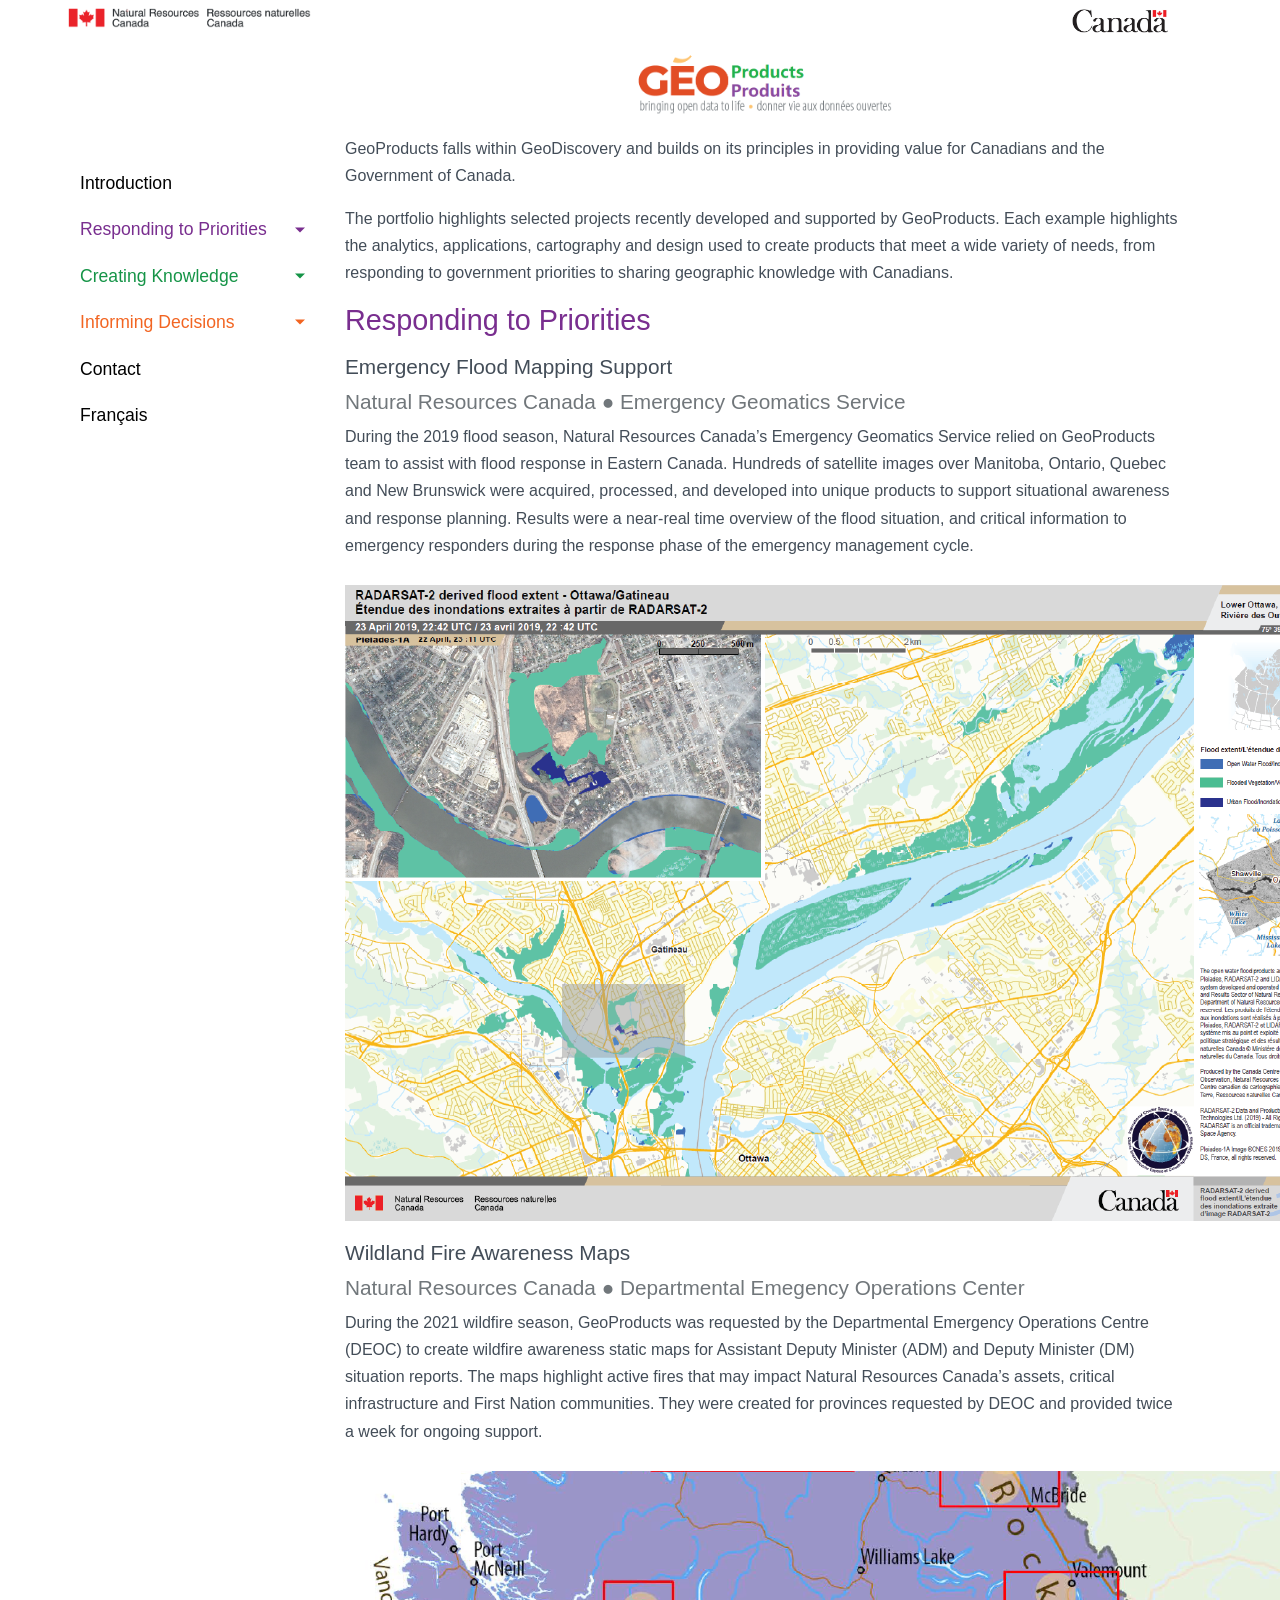
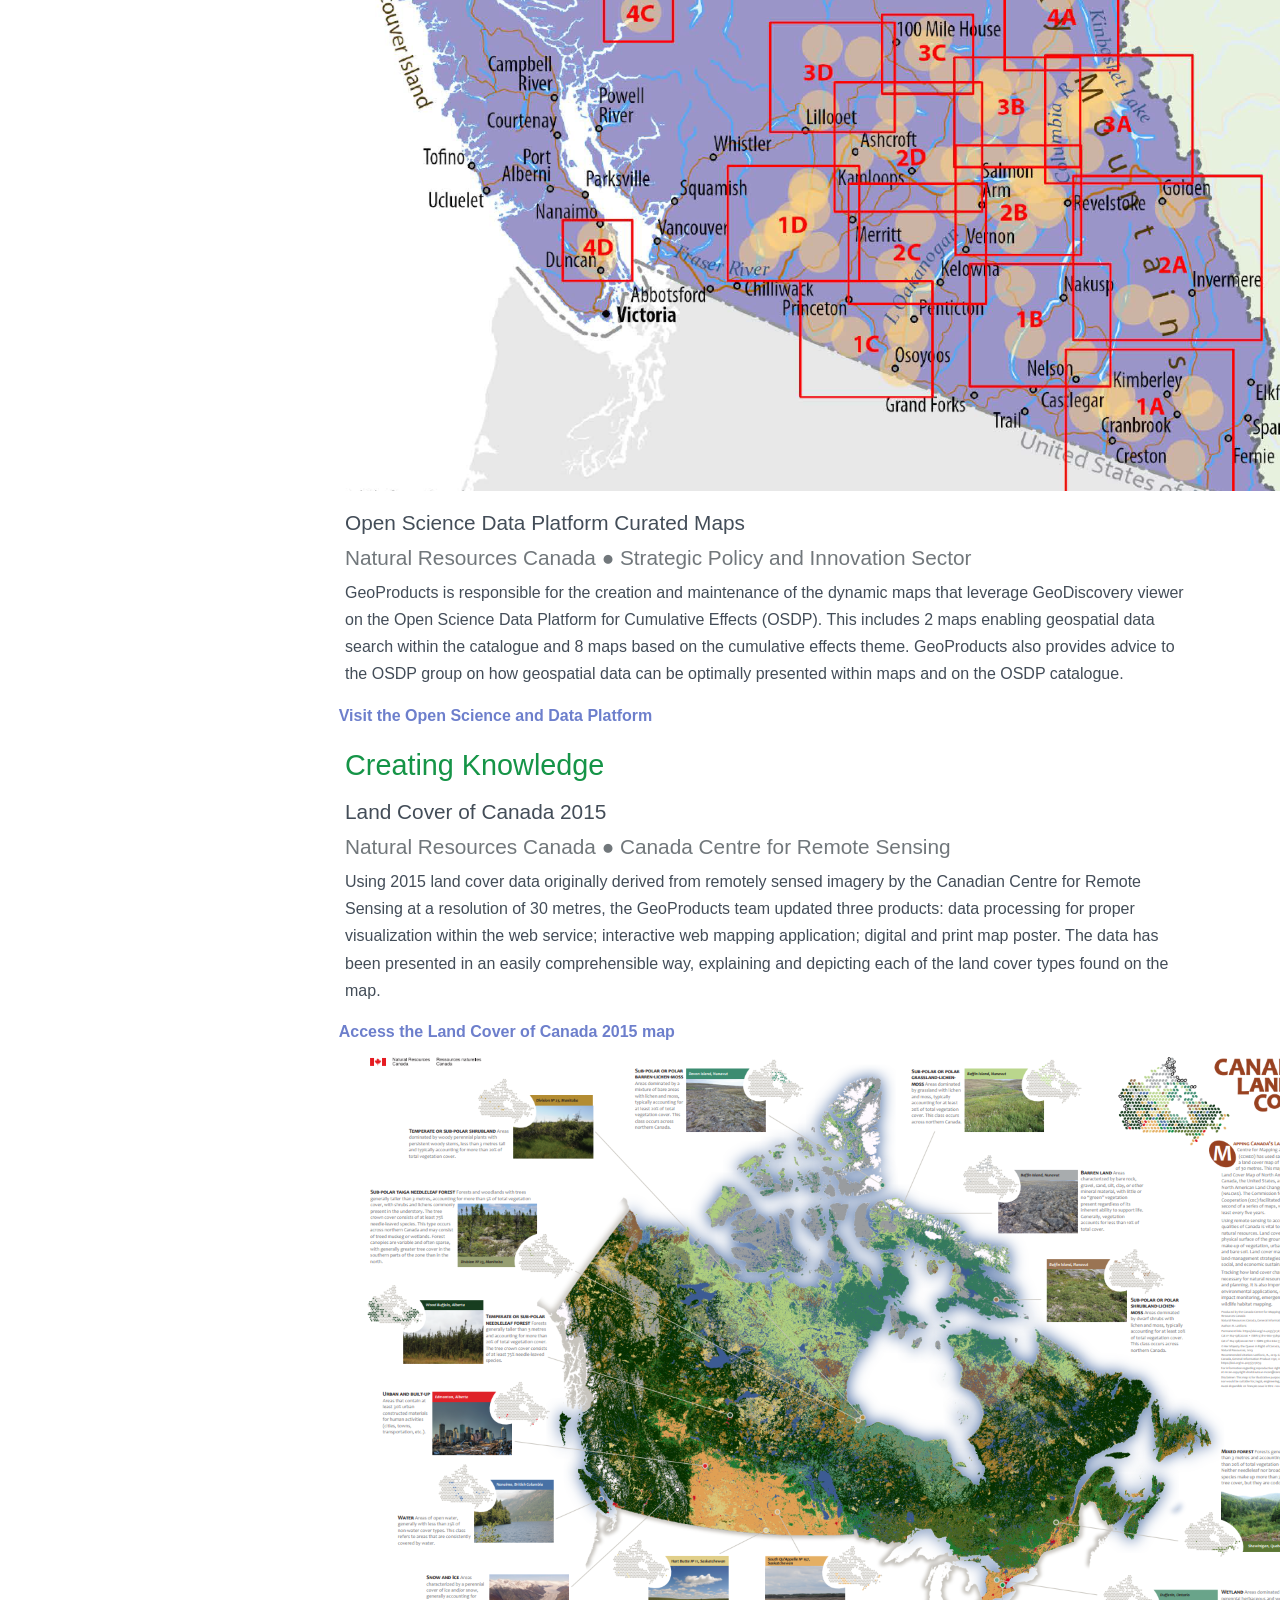
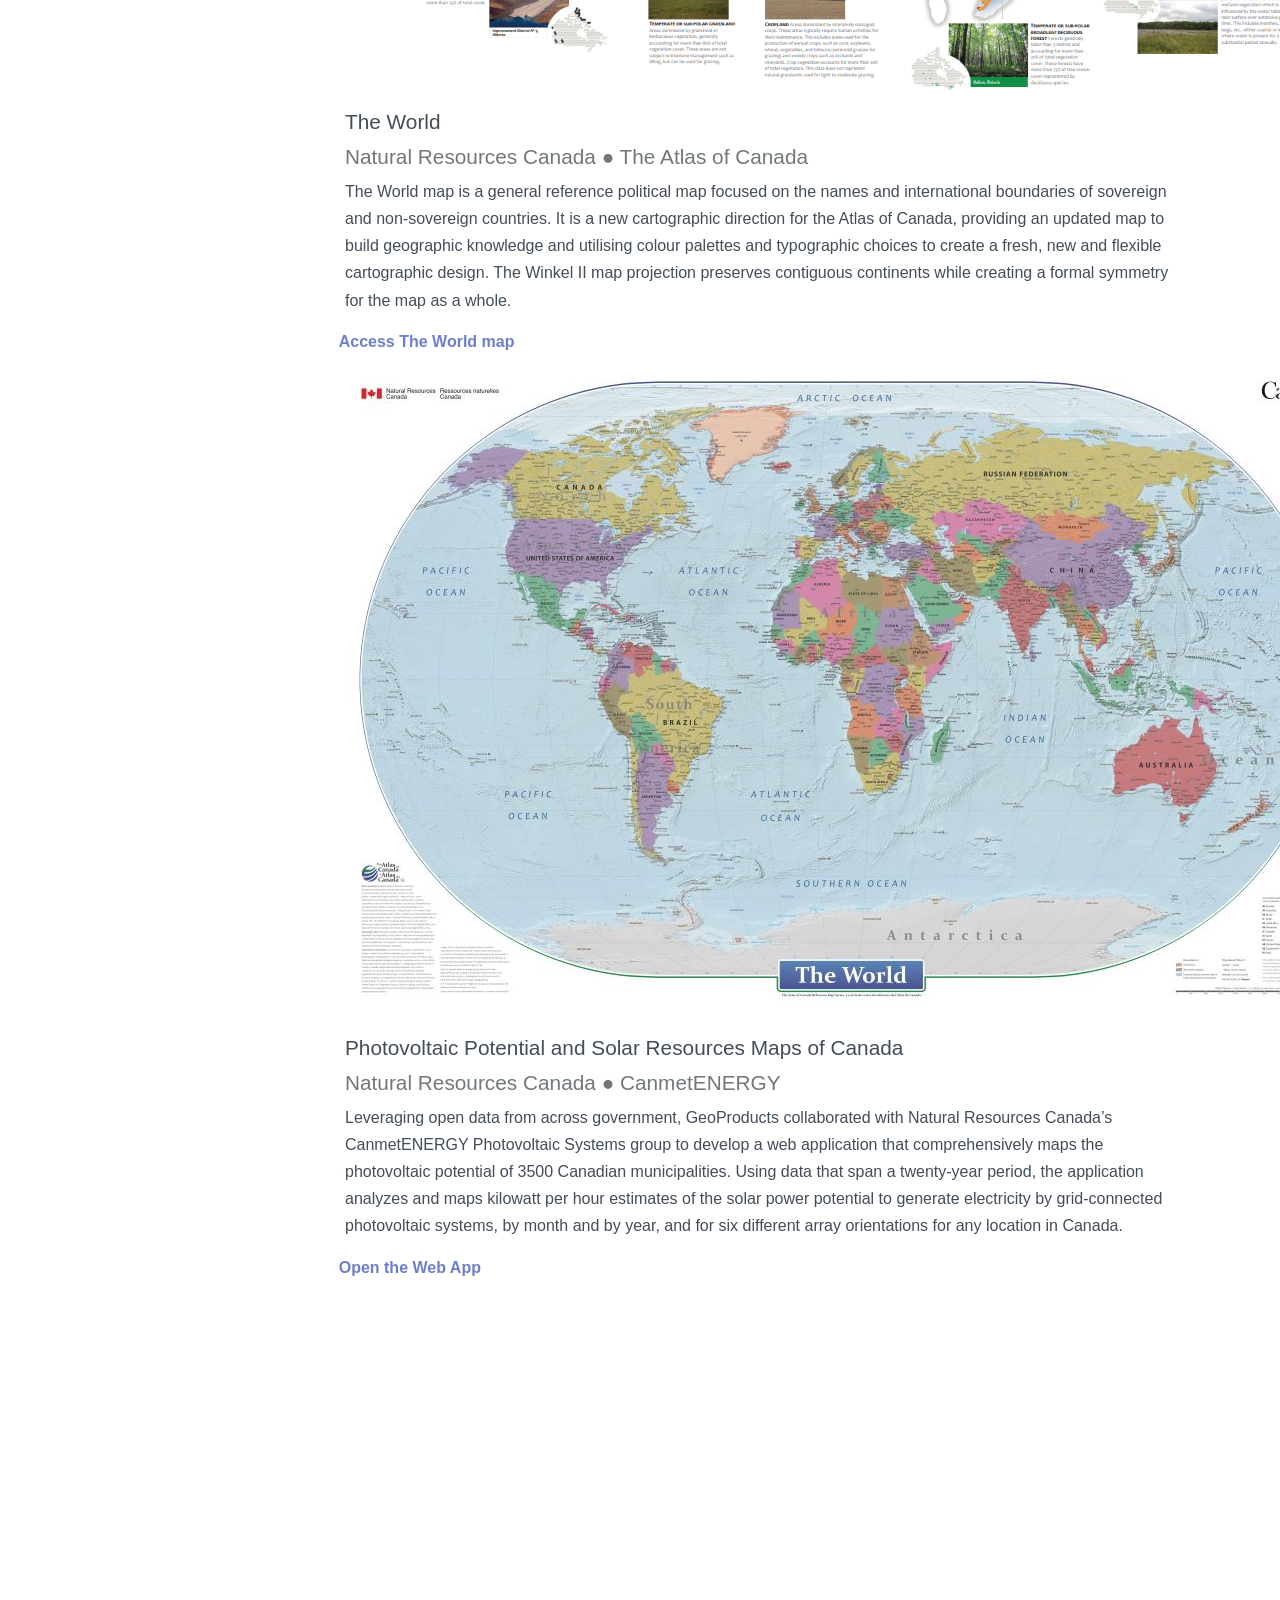
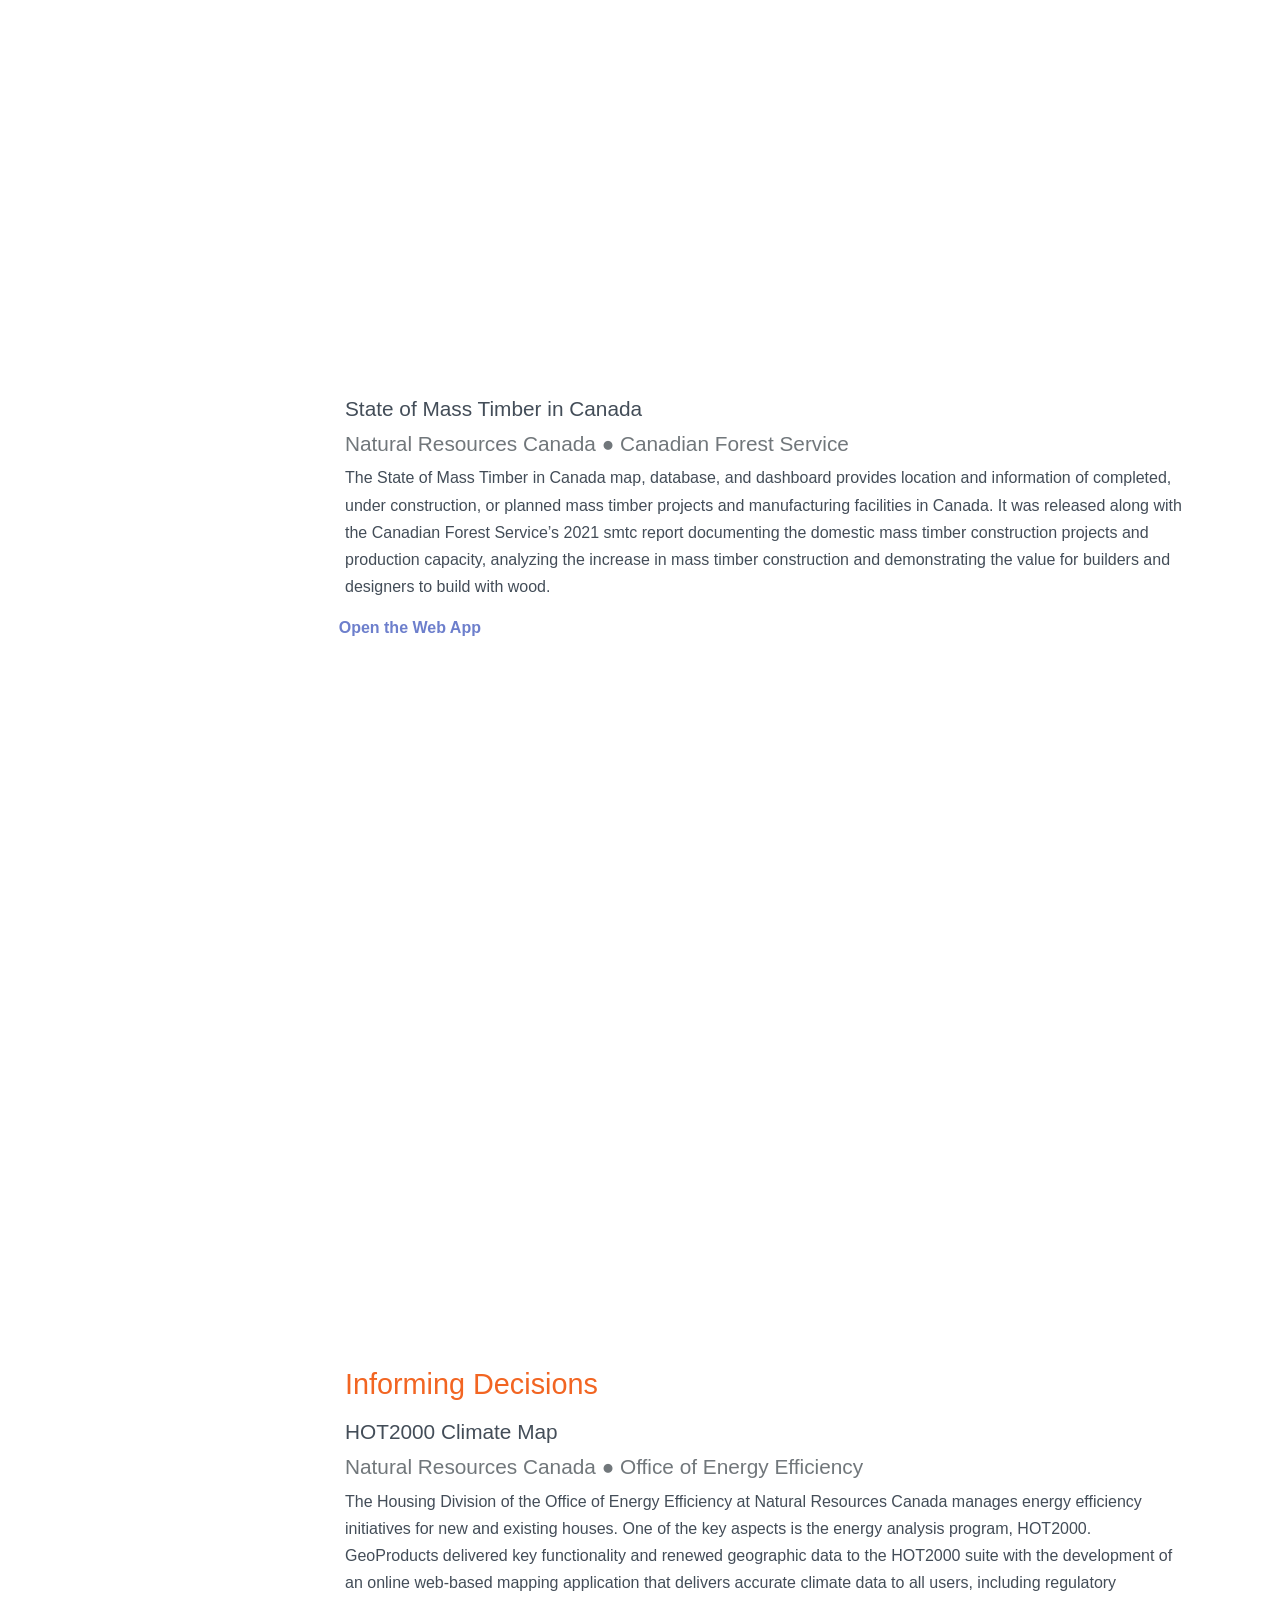
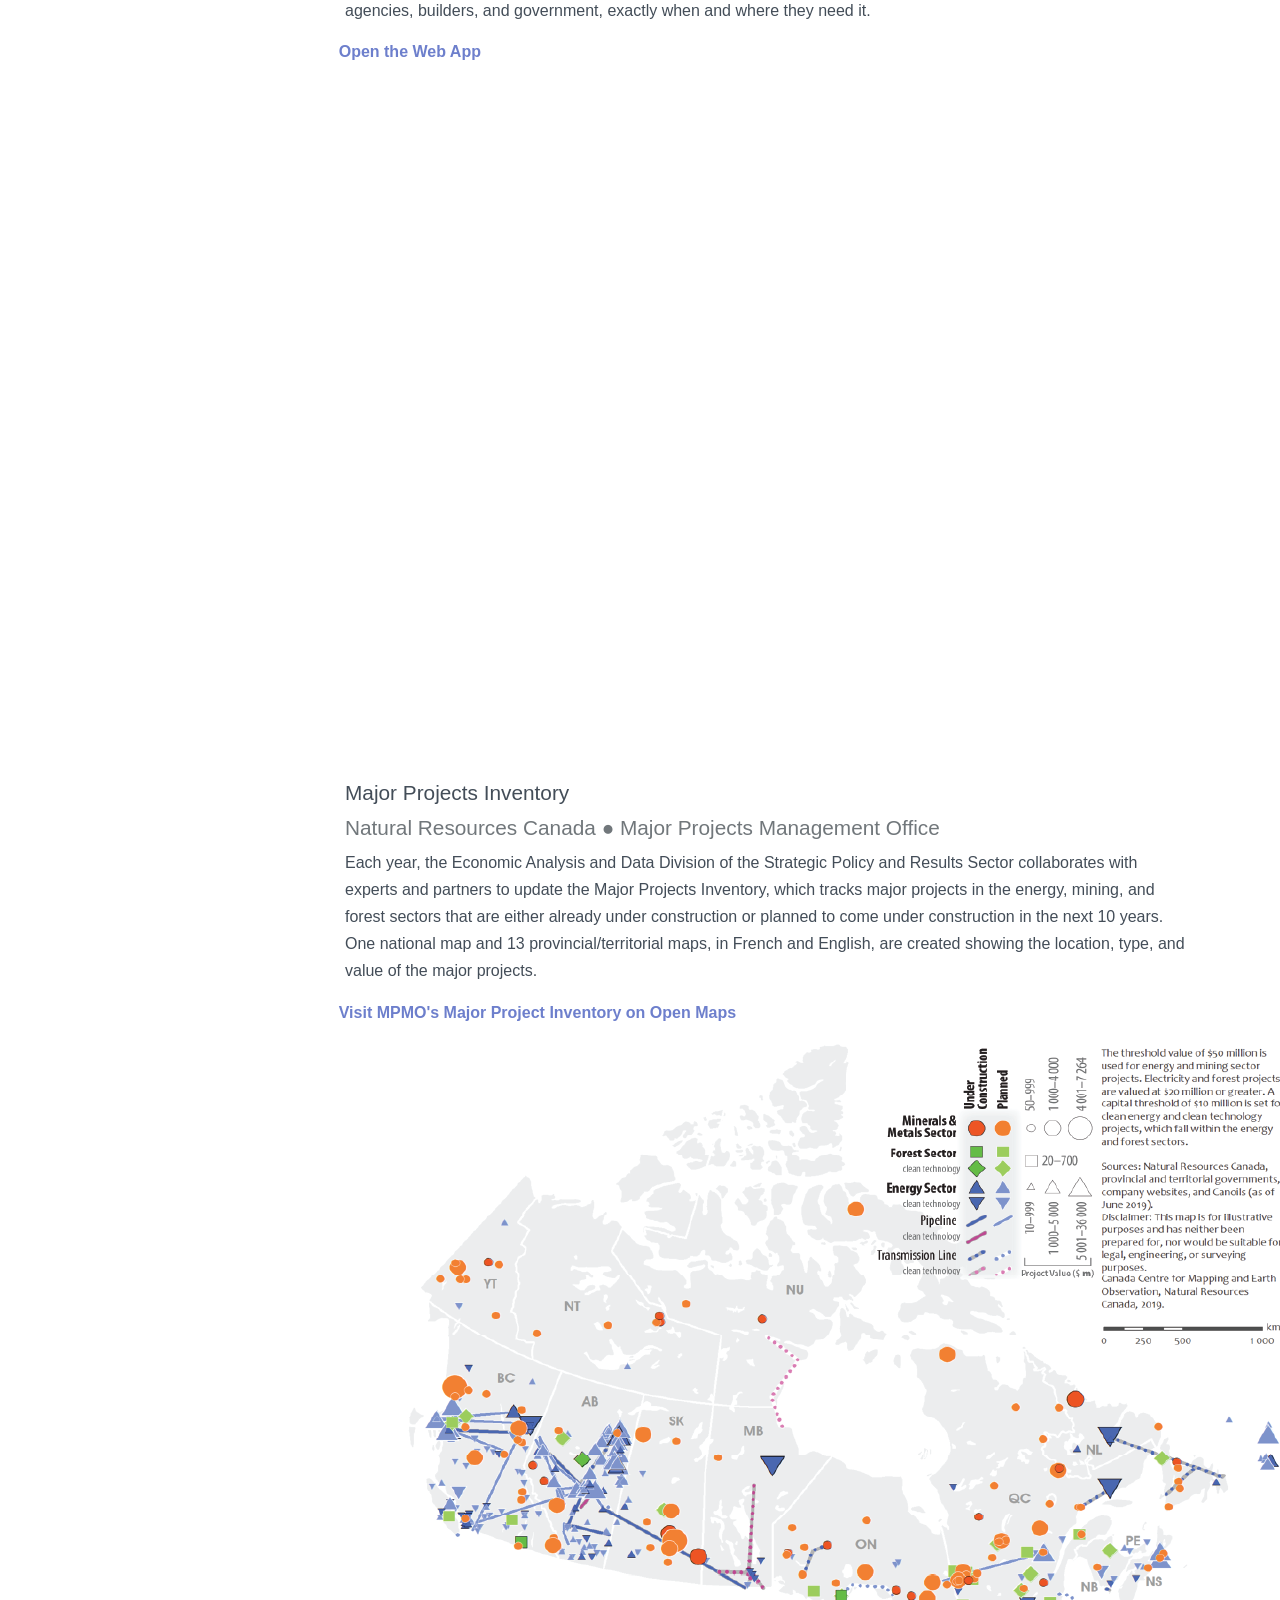
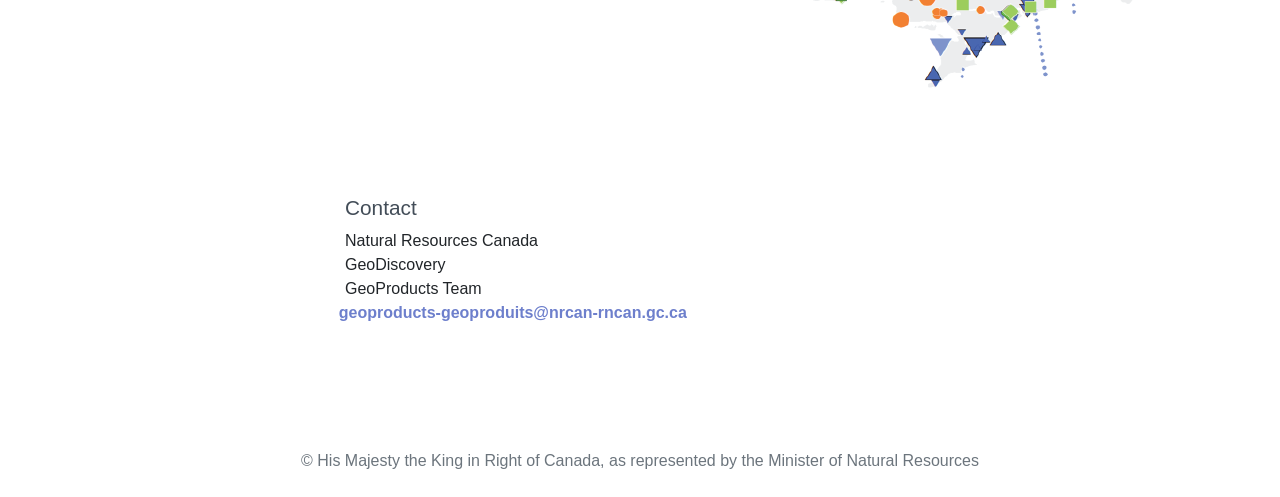
==== index.html @ 3a1aa197 "Update index.html" ====
<!DOCTYPE html>
<html>
    <head>
    <meta charset="utf-8">
    <meta name="viewport" content="width=device-width, initial-scale=1.0">
    <meta http-equiv="X-UA-Compatible" content="IE=edge">

    <title>GeoProducts Portfolio</title>
    <!-- Bootstrap CSS CDN -->
    <link rel="stylesheet" href="https://stackpath.bootstrapcdn.com/bootstrap/4.1.0/css/bootstrap.min.css" integrity="sha384-9gVQ4dYFwwWSjIDZnLEWnxCjeSWFphJiwGPXr1jddIhOegiu1FwO5qRGvFXOdJZ4" crossorigin="anonymous">
    <!-- Our Custom CSS -->
    <link rel="stylesheet" href="css/port_style.css">
	<!-- <script> function MyFunction(){ -->
				<!-- document.getElementById("focus").focus(); -->
			<!-- }  -->
	<!-- </script> -->
	 <!-- jQuery CDN - Slim version (=without AJAX) -->
    <script src="https://code.jquery.com/jquery-3.3.1.slim.min.js" integrity="sha384-q8i/X+965DzO0rT7abK41JStQIAqVgRVzpbzo5smXKp4YfRvH+8abtTE1Pi6jizo" crossorigin="anonymous"></script>
 <!-- Popper.JS -->
    <script src="https://cdnjs.cloudflare.com/ajax/libs/popper.js/1.14.0/umd/popper.min.js" integrity="sha384-cs/chFZiN24E4KMATLdqdvsezGxaGsi4hLGOzlXwp5UZB1LY//20VyM2taTB4QvJ" crossorigin="anonymous"></script>
 <!-- Bootstrap JS -->
    <script src="https://stackpath.bootstrapcdn.com/bootstrap/4.1.0/js/bootstrap.min.js" integrity="sha384-uefMccjFJAIv6A+rW+L4AHf99KvxDjWSu1z9VI8SKNVmz4sk7buKt/6v9KI65qnm" crossorigin="anonymous"></script>
	<script src="https://ajax.googleapis.com/ajax/libs/jquery/3.6.0/jquery.min.js"></script>
</head>

<body>

<!-- top bar logos -->
	<nav id="focus" class="navbar navbar-custom">
	  <div class="container-fluid">
		<div class="navbar-header">
			  <img id="nrcanlogo" src="images/nrcan_logo.PNG"  width="15%" height="" alt="Natural Resources Canada logo">
			  <img id="canlogo" src="images/can_logo3.PNG"  width="5%" height="" alt="Government of Canada logo">
		</div>
	  </div>
	</nav>
	
	<div class="wrapper">
<!-- Sidebar -->
        <nav id="sidebar">
			<ul class="list-unstyled components">
				<li class="">
					<a href="#content">Introduction</a>
				</li>
				<li>
					<a  href="#PrioritySubmenu" data-toggle="collapse" aria-expanded="false" class="dropdown-toggle" id="hpriority">Responding to Priorities</a>
					<ul class="collapse list-unstyled" id="PrioritySubmenu">
						<li>
							<a href="#flood">Emergency Flood Mapping Support</a>
						</li>
						<li>
							<a href="#fire">Wildland Fire Awareness Maps</a>
						</li>
						<li>
							<a href="#osdp">Open Science and Data Platform</a>
						</li>
					</ul>
				</li>
				<li>
					<a href="#CreateSubmenu" data-toggle="collapse" aria-expanded="false" class="dropdown-toggle" id="ck">Creating Knowledge</a>
					<ul class="collapse list-unstyled" id="CreateSubmenu">
						<li>
							<a href="#lcc">Land Cover of Canada 2015</a>
						</li>
						<li>
							<a href="#world">The World</a>
						</li>
						<li>
							<a href="#ppsr">Photovoltaic Potential and Solar Resources Maps of Canada</a>
						</li>
						<li>
							<a href="#smtc">State of Mass Timber in Canada Dashboard</a>
						</li>
					</ul>
				</li>
				<li>
					<a href="#InformSubmenu" data-toggle="collapse" aria-expanded="false" class="dropdown-toggle" id="id">Informing Decisions</a>
					<ul class="collapse list-unstyled" id="InformSubmenu">
						<li>
							<a href="#hot2000">HOT2000 Climate Map</a>
						</li>
						<li>
							<a href="#mpi">Major Project Inventory annual updates</a>
						</li>
					</ul>
				</li>
				<li>
					<a href="#contact">Contact</a>
				</li>
				<li>
					<a href="https://geoproducts-geoproduits.github.io/Portefeuille-GeoProduits/">Français</a>
				</li>
			</ul>
		</nav>
<!-- Portfolio content section -->
    <div id="content">
		<div id="intro" class="container-fluid">
			<div class="row">
				<img id="GIlogo2" src="images/Geoinsights_logo2.png"  width="30%" height="" alt="GeoProducts logo" >
		    </div>
<!--Introduction paragraph -->
			<div class="row">
		  		<div class="col-md-4 col-lg-12"><p>GeoProducts falls within GeoDiscovery and builds on its principles in providing value for Canadians and the Government of Canada.</p></div>
		  		<div class="col-md-4 col-lg-12"><p>The portfolio highlights selected projects recently developed and supported by GeoProducts. Each example highlights the analytics, applications, cartography and design used to create products that meet a wide variety of needs, from responding to government priorities to sharing geographic knowledge with Canadians.</p></div>
			</div>
		</div>
<!-- Content for Responding to Priorities theme-->
		<div class="section_one">
			<div class="container-fluid">
				<h1 id="hpriority1">Responding to Priorities</h1>
			</div>
			<div class="container-fluid">
				<h3 id="flood">Emergency Flood Mapping Support</h3>
				<div class="row">
					<h4 class="col-md-4 col-lg-12" id="dept">Natural Resources Canada &#9679 Emergency Geomatics Service</h4>
				</div>
				<p id="description">During the 2019 ﬂood season, Natural Resources Canada’s Emergency Geomatics Service relied on GeoProducts team to assist with ﬂood response in Eastern Canada. Hundreds of satellite images over Manitoba, Ontario, Quebec and New Brunswick were acquired, processed, and developed into unique products to support situational awareness and response planning. Results were a near-real time overview of the ﬂood situation, and critical information to emergency responders during the response phase of the emergency management cycle. </p>
				<img class = "projimg" src="images/flood_lrg.png" alt="Flood Extent static maps 2019">
			</div>
			<div class="container-fluid">
				<h3 id="fire">Wildland Fire Awareness Maps</h3>
				<div class="row">
					<h4 class="col-md-4 col-lg-12" id="">Natural Resources Canada &#9679 Departmental Emegency Operations Center</h4>
				</div>
				<p id="">During the 2021 wildﬁre season, GeoProducts was requested by the Departmental Emergency Operations Centre (DEOC) to create wildﬁre awareness static maps for Assistant Deputy Minister (ADM) and Deputy Minister (DM) situation reports. The maps highlight active ﬁres that may impact Natural Resources Canada’s assets, critical infrastructure and First Nation communities. They were created for provinces requested by DEOC and provided twice a week for ongoing support. </p>
				<img class = "projimg" src="images/fires_lrg2.png" alt="Wildland Fire Map">
			</div>
			<div class="container-fluid">
				<h3 id="osdp">Open Science Data Platform Curated Maps</h3>
				<div class="row">
					<h4 class="col-md-4 col-lg-12" id="">Natural Resources Canada &#9679 Strategic Policy and Innovation Sector</h4>
				</div>
				<p id="">GeoProducts is responsible for the creation and maintenance of the dynamic maps that leverage GeoDiscovery viewer on the Open Science Data Platform for Cumulative Effects (OSDP). This includes 2 maps enabling geospatial data search within the catalogue and 8 maps based on the cumulative effects theme. GeoProducts also provides advice to the OSDP group on how geospatial data can be optimally presented within maps and on the OSDP catalogue. </p>
				<div class="row">
					<a href="https://osdp-psdo.canada.ca/dp/en" target="_blank" class="appurl">Visit the Open Science and Data Platform</a>
				</div>
			</div>
		</div>
<!-- Content for Creating Knowledge theme -->
		<div class="section_two">
			<div class="container-fluid">
				<h1 id="ck1">Creating Knowledge</h1>
			</div>
			<div class="container-fluid">
				<h3 id="lcc">Land Cover of Canada 2015</h3>
				<div class="row">
					<h4 class="col-md-4 col-lg-12" id="">Natural Resources Canada &#9679 Canada Centre for Remote Sensing</h4>
				</div>
				<p>Using 2015 land cover data originally derived from remotely sensed imagery by the Canadian Centre for Remote Sensing at a resolution of 30 metres, the GeoProducts team updated three products: data processing for proper visualization within the web service; interactive web mapping application; digital and print map poster. The data has been presented in an easily comprehensible way, explaining and depicting each of the land cover types found on the map.  </p>
				<div class="row">
					<a href = "https://doi.org/10.4095/315659" target="_blank" class="appurl">Access the Land Cover of Canada 2015 map</a>
				</div>
				<img class="projimg" src="images/lcc_lrg.PNG" alt= "Canada's Land Cover map version 2015">
			</div>
			<div class="container-fluid">
				<h3 id="world">The World</h3>
				<div class="row">
					<h4 class="col-md-4 col-lg-12" id="">Natural Resources Canada &#9679 The Atlas of Canada</h4>
				</div>
				<p>The World map is a general reference political map focused on the names and international boundaries of sovereign and non-sovereign countries. It is a new cartographic direction for the Atlas of Canada, providing an updated map to build geographic knowledge and utilising colour palettes and typographic choices to create a fresh, new and flexible cartographic design. The Winkel II map projection preserves contiguous continents while creating a formal symmetry for the map as a whole.  </p>
				<div class="row">
					<a href = "https://open.canada.ca/data/en/dataset/8f1749a5-ac67-467a-9c01-752b375127c3" target="_blank" class="appurl">Access The World map</a>
			    </div>
				<img class="projimg" src="images/TheWorld_lrg.jpg" alt= "The World map">
			</div>
			<div class="container-fluid">
				<h3 id="ppsr">Photovoltaic Potential and Solar Resources Maps of Canada</h3>
				<div class="row">
					<h4 class="col-md-4 col-lg-12" id="">Natural Resources Canada &#9679 CanmetENERGY</h4>
				</div>
				<p>Leveraging open data from across government, GeoProducts collaborated with Natural Resources Canada’s CanmetENERGY Photovoltaic Systems group to develop a web application that comprehensively maps the photovoltaic potential of 3500 Canadian municipalities. Using data that span a twenty-year period, the application analyzes and maps kilowatt per hour estimates of the solar power potential to generate electricity by grid-connected photovoltaic systems, by month and by year, and for six different array orientations for any location in Canada. </p>
				<div class="row">
					<a href = "https://arcgis.com/apps/webappviewer/index.html?id=c91106a7d8c446a19dd1909fd93645d3" target="_blank" class="appurl">Open the Web App</a>
				</div>
				<div>
					<iframe class="myframe" id="ppsrIframe" src="about:blank" data-src="https://arcgis.com/apps/webappviewer/index.html?id=c91106a7d8c446a19dd1909fd93645d3" width="1100" height="700" scrolling = "no" frameborder="0" marginheight="0" marginwidth="0"></iframe>
				</div>
			</div>
			<div class="container-fluid">
				<h3 id="smtc">State of Mass Timber in Canada</h3>
				<div class="row">
					<h4 class="col-md-4 col-lg-12" id="">Natural Resources Canada &#9679 Canadian Forest Service</h4>
				</div>
				<p id="">The State of Mass Timber in Canada map, database, and dashboard provides location and information of completed, under construction, or planned mass timber projects and manufacturing facilities in Canada. It was released along with the Canadian Forest Service’s 2021 smtc report documenting the domestic mass timber construction projects and production capacity, analyzing the increase in mass timber construction and demonstrating the value for builders and designers to build with wood. </p>
				<div class="row">
					<a href = "https://arcgis.com/apps/dashboards/041e338d2a4d4b3a82ff2c238a9f0f93" target="_blank" class="appurl">Open the Web App </a>
				</div>
				<div>
					<iframe id="stmcIframe" class="myframe" width="1100" height="700" frameborder="0" scrolling="no" marginheight="0" marginwidth="0" src="https://arcgis.com/apps/dashboards/041e338d2a4d4b3a82ff2c238a9f0f93"></iframe>
				</div>
			</div>
		</div>
<!-- Content for Informing Decisions theme -->
		<div class="section_three">
			<div class="container-fluid">
				<h1 id="id2">Informing Decisions</h1>
			</div>
			<div class="container-fluid">
				<h3 id="hot2000">HOT2000 Climate Map</h3>
				<div class="row">
					<h4 class="col-md-4 col-lg-12" id="">Natural Resources Canada &#9679 Office of Energy Efficiency</h4>
				</div>
				<p>The Housing Division of the Office of Energy Efficiency at Natural Resources Canada manages energy efficiency initiatives for new and existing houses. One of the key aspects is the energy analysis program, HOT2000. GeoProducts delivered key functionality and renewed geographic data to the HOT2000 suite with the development of an online web-based mapping application that delivers accurate climate data to all users, including regulatory agencies, builders, and government, exactly when and where they need it.</p>
				<div class="row">
					<a href = "https://arcgis.com/apps/webappviewer/index.html?id=1f4a2a144bc1406f9deca7713986ced2" target="_blank" class="appurl">Open the Web App</a>
				</div>
				<div>
					<iframe class="myframe" id="hot2000Iframe" src="about:blank" data-src="https://arcgis.com/apps/webappviewer/index.html?id=1f4a2a144bc1406f9deca7713986ced2" width="1100" height="700" frameborder="0" scrolling="no" marginheight="0" marginwidth="0"></iframe>

				</div>
			</div>
		<div class="container-fluid">
				<h3 id="mpi">Major Projects Inventory</h3>
				<div class="row">
					<h4 class="col-md-4 col-lg-12" id="">Natural Resources Canada &#9679 Major Projects Management Office</h4>
				</div>
				<p>Each year, the Economic Analysis and Data Division of the Strategic Policy and Results Sector collaborates with experts and partners to update the Major Projects Inventory, which tracks major projects in the energy, mining, and forest sectors that are either already under construction or planned to come under construction in the next 10 years. One national map and 13 provincial/territorial maps, in French and English, are created showing the location, type, and value of the major projects.</p>

				<div class="row">
					<a href = "https://open.canada.ca/data/en/dataset/f5f2db55-31e4-42fb-8c73-23e1c44de9b2" target="_blank" class="appurl">Visit MPMO's Major Project Inventory on Open Maps</a>
				</div>
				<img class="projimg" src="images/mpi_lrg.png" alt= "Major Projects Inventory static map sample">
			</div>

		</div>
		<div class="container-fluid">
			<h3 id="contact">Contact</h3>
			<div class="row">
				<div class="col-md-4 col-lg-12">Natural Resources Canada</div>
				<div class="col-md-4 col-lg-12">GeoDiscovery</div>
				<div class="col-md-4 col-lg-12">GeoProducts Team</div>
				<a href="mailto:geoproducts-geoproduits@nrcan-rncan.gc.ca" class="appurl"> geoproducts-geoproduits@nrcan-rncan.gc.ca</a>
			</div>
		</div>
    </div>
</div>
<!--footer -->
<footer class="text-center text-lg-start text-muted">
	<!-- Copyright -->
  <div class="text-center p-4" style="background-color: #FFFFFF;">
    <a class="text-reset fw-bold">© His Majesty the King in Right of Canada, as represented by the Minister of Natural Resources</a>
  </div>
</footer>
<script>
let myMap = document.getElementsByClassName('myframe');
let myMap1= document.getElementById("hot2000Iframe");
let myMap2= document.getElementById("ppsrIframe");

function observerFn1(entries) {
   
    let myMapEntry = entries[0]; // we have only one entry
    if(myMapEntry.isIntersecting) {
        myMap1.src = myMap1.getAttribute("data-src");
    } else {
        myMap1.src="";
    }
};
function observerFn2(entries) {
   
    let myMapEntry = entries[0]; // we have only one entry
    if(myMapEntry.isIntersecting) {
		myMap2.src = myMap2.getAttribute("data-src");
    } else {
		myMap2.src="";
    }
};

let observer1 = new IntersectionObserver(observerFn1);
let observer2 = new IntersectionObserver(observerFn2);

observer1.observe(myMap1);
observer2.observe(myMap2);

</script>
    </body>
</html>
---- css/port_style.css ----
@charset "UTF-8";
/* Body */
.wrapper {
    display: flex;
    width: 100%;
	align-items:stretch;
	margin-top:0px;
}

#sidebar.active {
    margin-left: -250px;
}

a[data-toggle="collapse"] {
    position: relative;
}

.dropdown-toggle::after {
    display: block;
    position: absolute;
    top: 50%;
    right: 20px;
    transform: translateY(-50%);
}

@media (max-width: 768px) {
    #sidebar {
        margin-left: -250px;
    }
    #sidebar.active {
        margin-left: 0;
    }

}

body {
    font-family: 'myriad-pro', sans-serif;
    background: #FFFFF;
}
/* Modify the background color */
.navbar{
	background-color: #FFFFFF;
	width:100%;
	overflow:hidden;
}
.navbar-custom{
	width:100%;
	background-color: #FFFFFF;
	overflow:hidden;
}
.navbar-header{
	width:100%;
	background-color: #FFFFFF;
}

#geologo{
	display:block; 
	margin-left: 3%;
	margin-right:auto;
	padding-top:10px;
}
#canlogo{
	display:block; 
	float:right; 
	margin-right:80px;
}
#nrcanlogo{
	display:block; 
	float:left; 
	margin-left:100px;
}
#GIlogo2{
	margin: 0 auto;
	padding-bottom:20px;
}

img{
	padding-top:0px;
	padding-bottom:10px;
}
.projimg{
	padding-top:10px;
	padding-bottom:10px;
	width: auto;
}
#content{
	margin-left: 480px;
	margin-right: 480px;
	margin-top: 0px;
	margin-bottom: 100px;

}

#intro{
	margin-top: 0px;
}
p {
    font-family: 'myriad-pro', sans-serif;
    font-size: 1em;
    font-weight: 300;
    line-height: 1.7em;
    color: #434D58;
	text-align:left;
}

h1{
	text-align: left;
	font-size:1.8em;
	padding-top:0px;
}
#hpriority{
	color:#792E8F;
}
#hpriority1{
	color:#792E8F;
}
#ck{
	color:#159447;
}
#ck1{
	color:#159447;
}
#id{
	color:#F26522;
}
#id2{
	color:#F26522;
}
h2{
	color: #434D58;
	font-size:1.3em;
	padding-top:2px;
}
h3{
	color: #434D58;
	font-size:1.3em;
	padding-top:10px;
}
h4{
	color:#71777B;
	font-size:1.3em;
	padding-top:2px;
}

.section_one{
	padding-bottom:20px;
}
.section_two{
	padding-bottom:20px;
}
.section_three{
	padding-bottom:20px;
}

.appurl{
	color:#6d7fcc;
	font-weight:bold;
	padding-left:1%;
}
a, a:hover, a:focus {
    color: inherit;
    text-decoration: none;
    transition: all 0.3s;
}

#sidebar {
    width: 255px;
    position: fixed;
    top: 145px;
    left: 120px;
	bottom:500px;
    height: 100vh;
    z-index: 999;
    background: #FFFF;
    color: #000000;
    transition: all 0.3s;
	font-family:'myriad-pro', sans-serif;
}

#sidebar .sidebar-header {
    padding: 10px;
    background: #FFFF;
}

#sidebar ul.components {
    padding: 0px 0;
}

#sidebar ul p {
    color: #000000;
    padding: 10px;
}

#sidebar ul li a {
    padding: 10px;
    font-size: 1.1em;
    display: block;
}
#sidebar ul li a:hover {
    color: #7386D5;
    background: #fff;
}

ul ul a {
    font-size: 0.9em !important;
    padding-left: 30px !important;
    background: #fff;
}

@media (max-width: 1600px) {
    #content {
		margin-left:330px;
		width:68%;
		max-width:1500px;
    }
	#sidebar{
		margin-left:-50px;
		top:160px;
	}
/*
	img{
		width:100%;
	}
*/
	#canlogo{
		width:8%;
	}
	#nrcanlogo{
		width:20%;
		margin-left:3%;
	}
	#GIlogo2{
		width:30%;
	}
	#geologo{
		width:50%;
	}


}
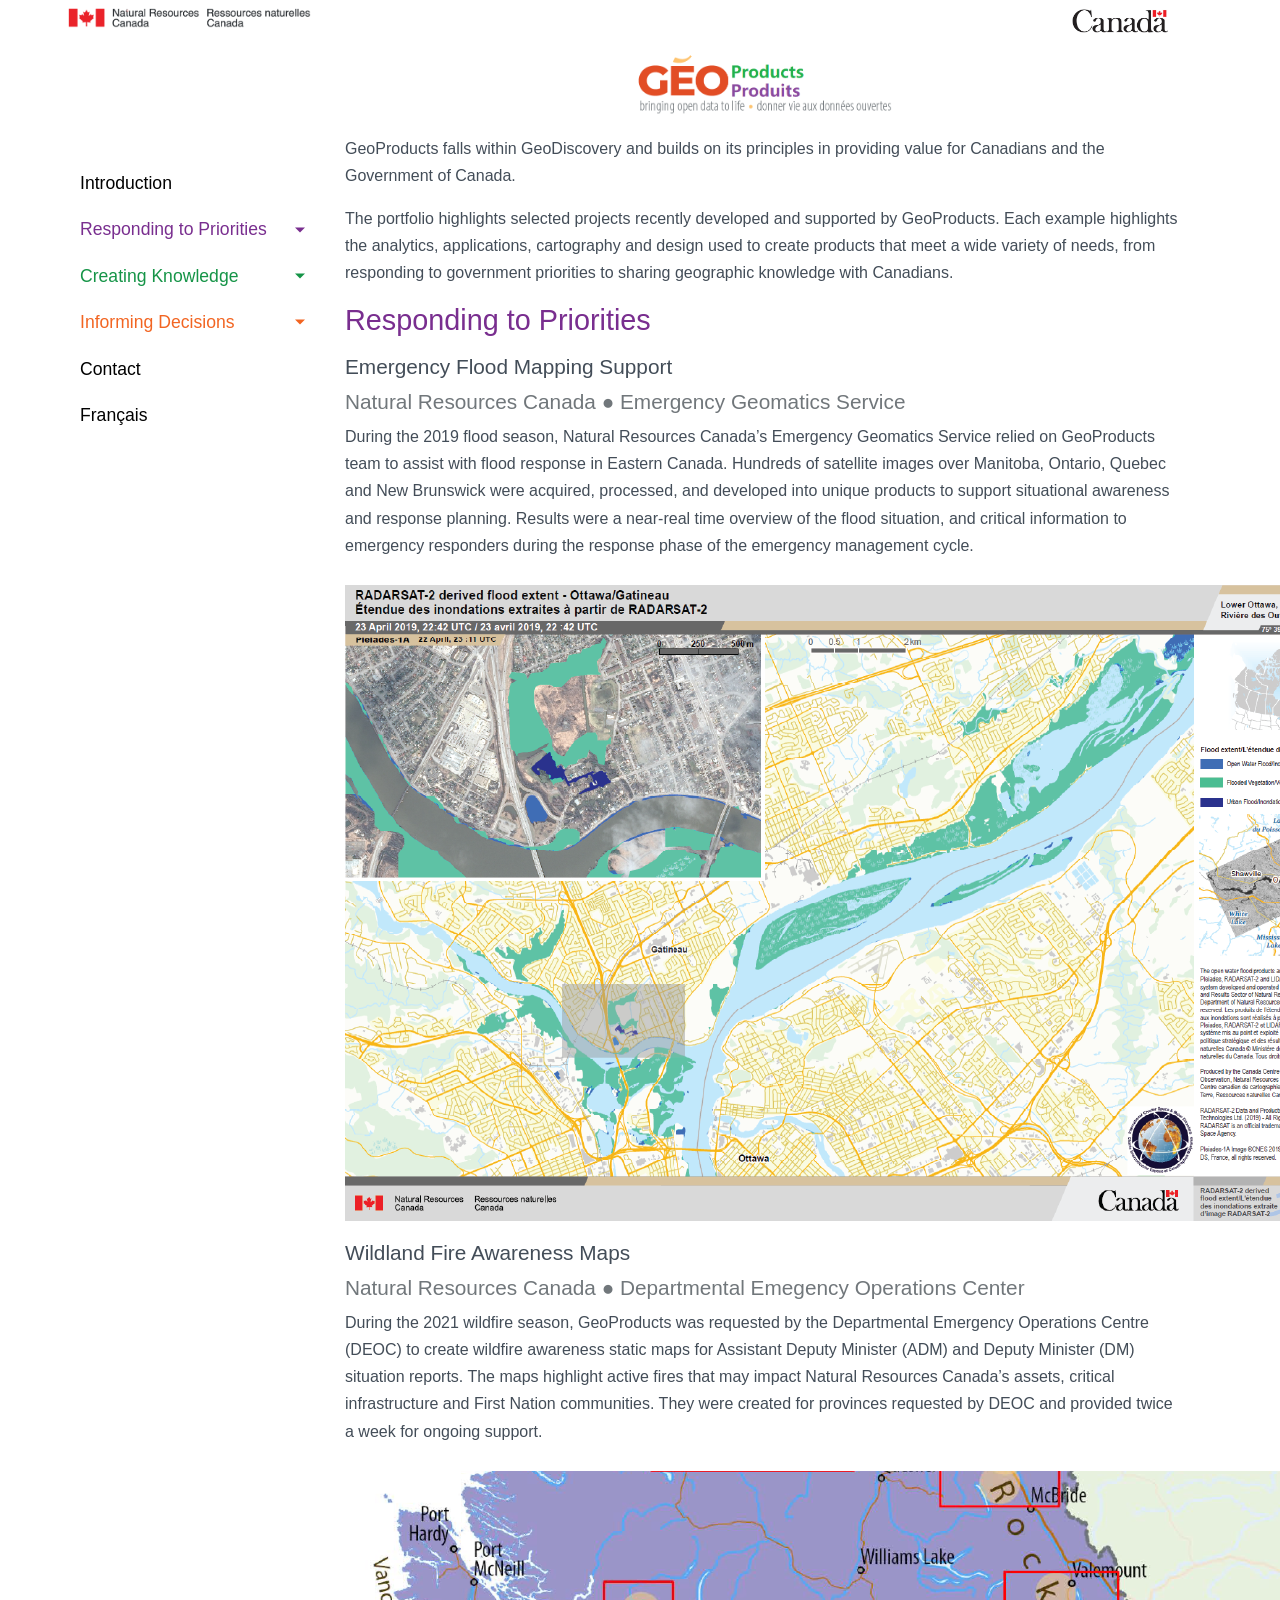
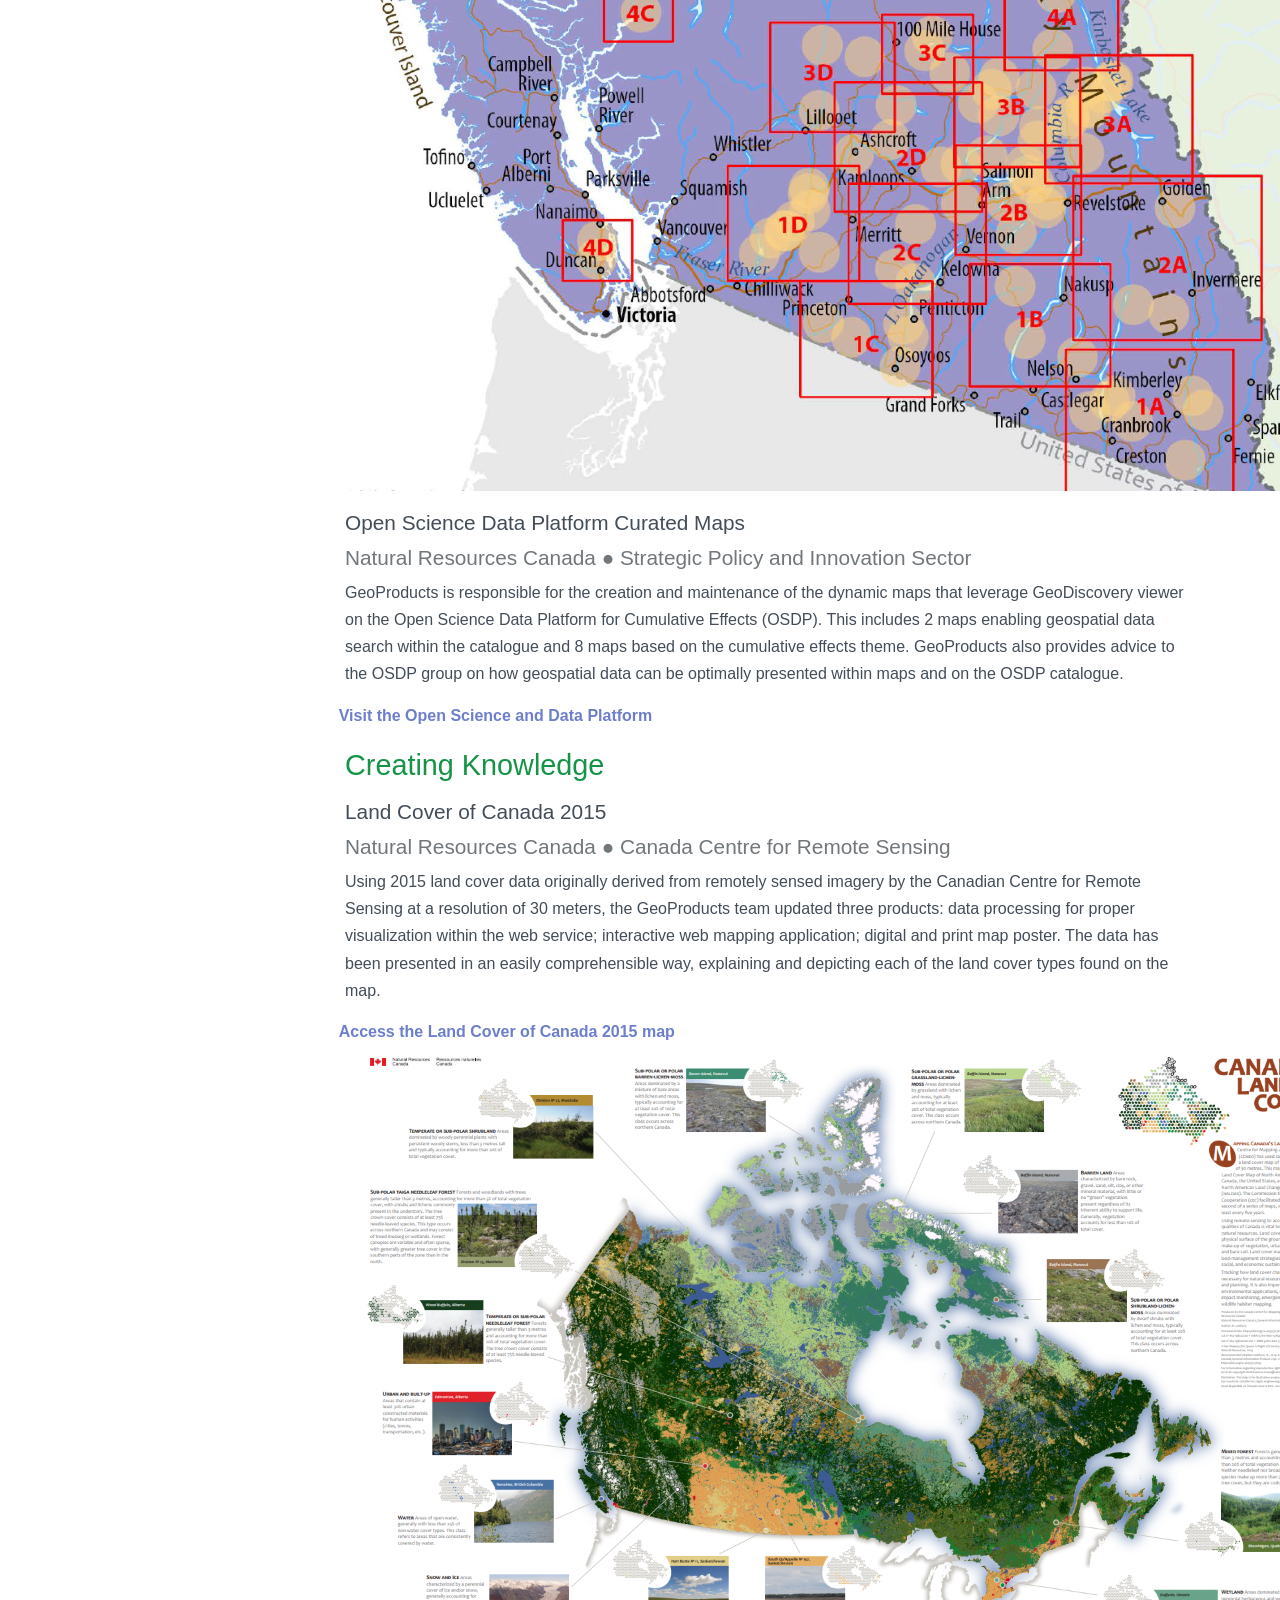
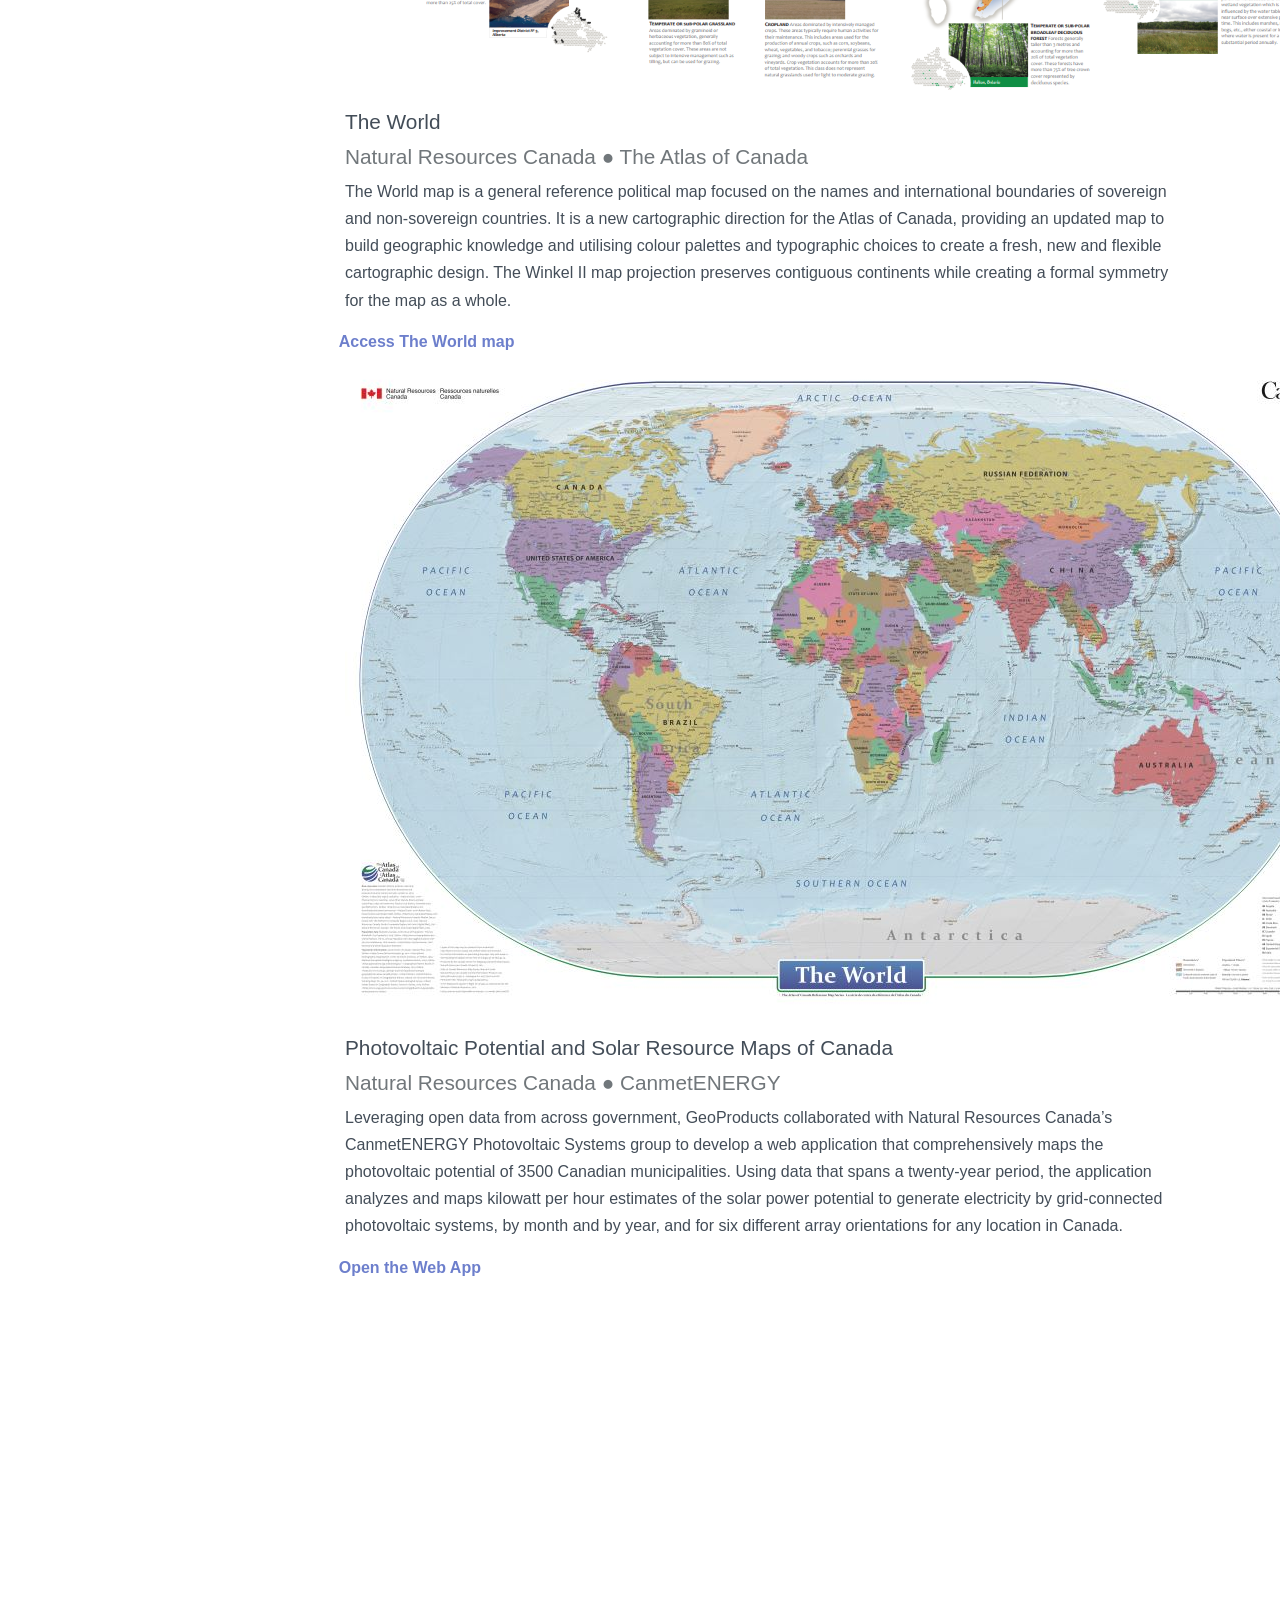
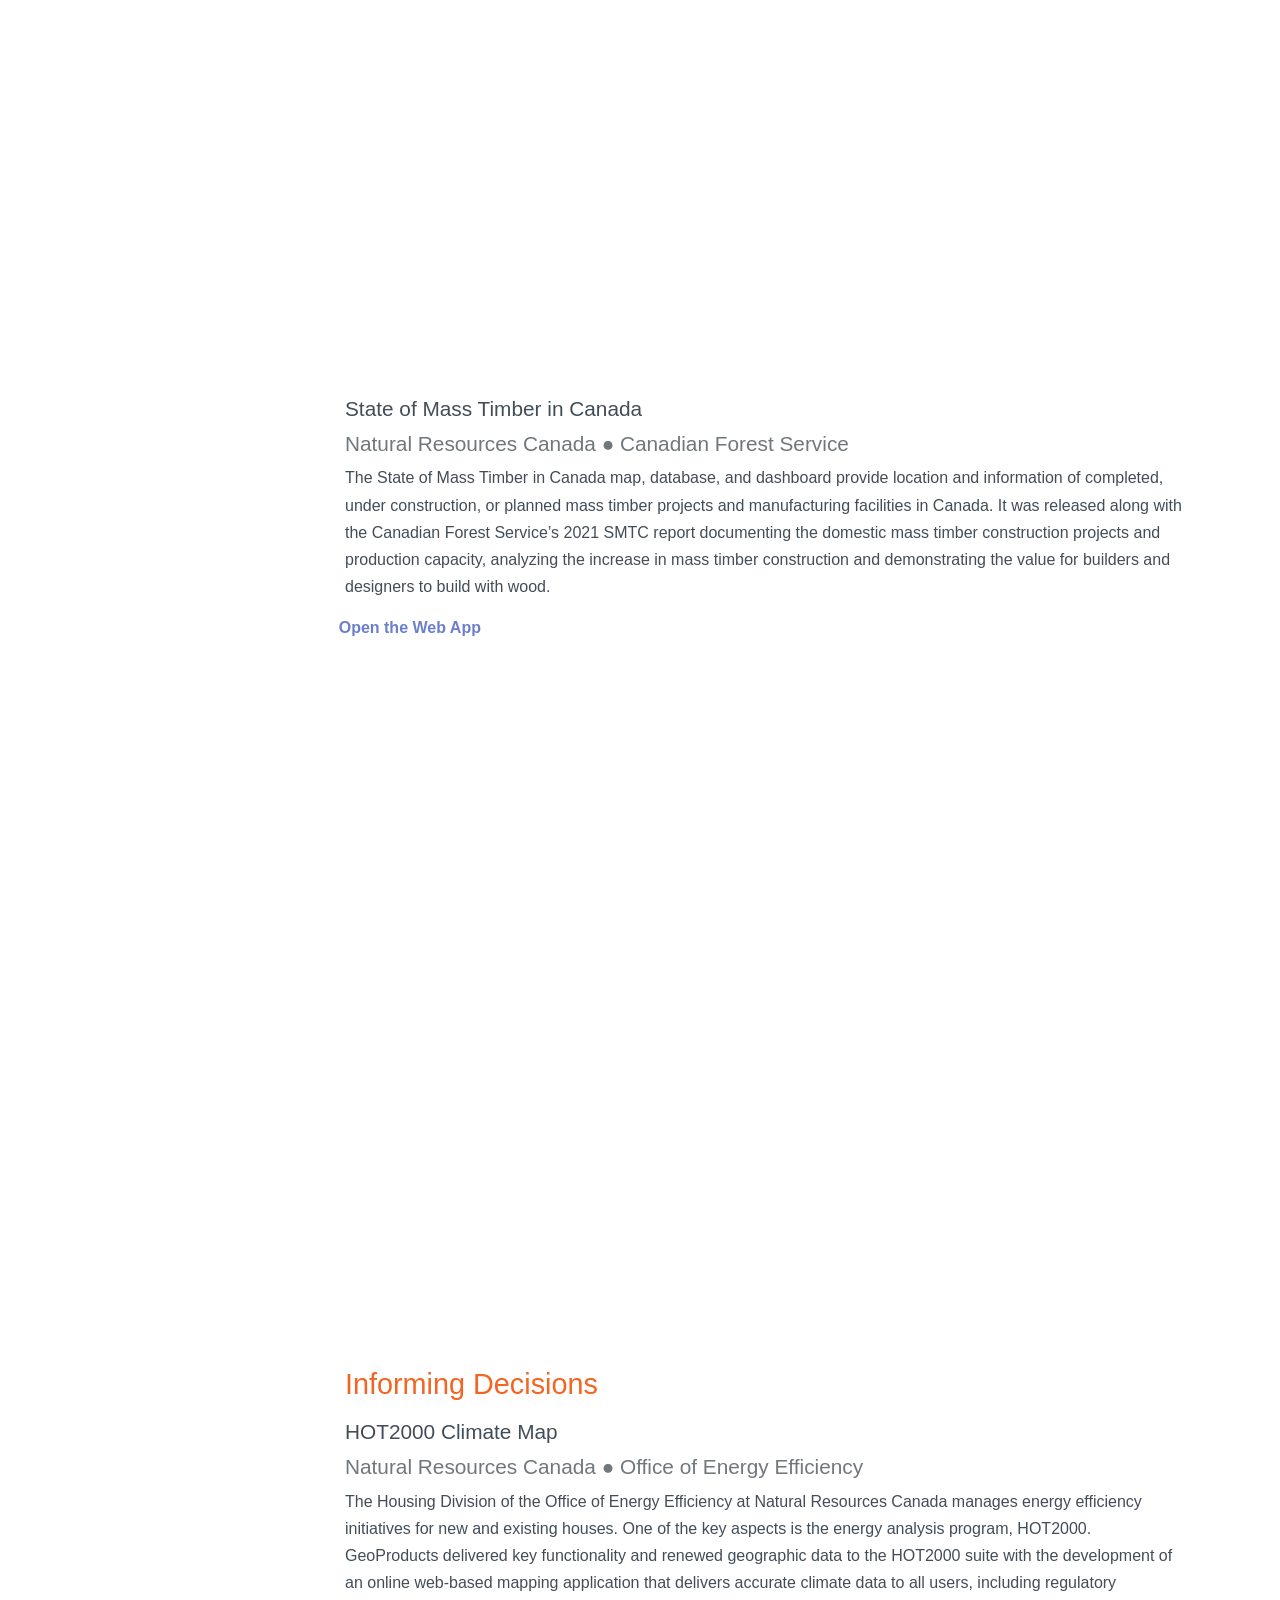
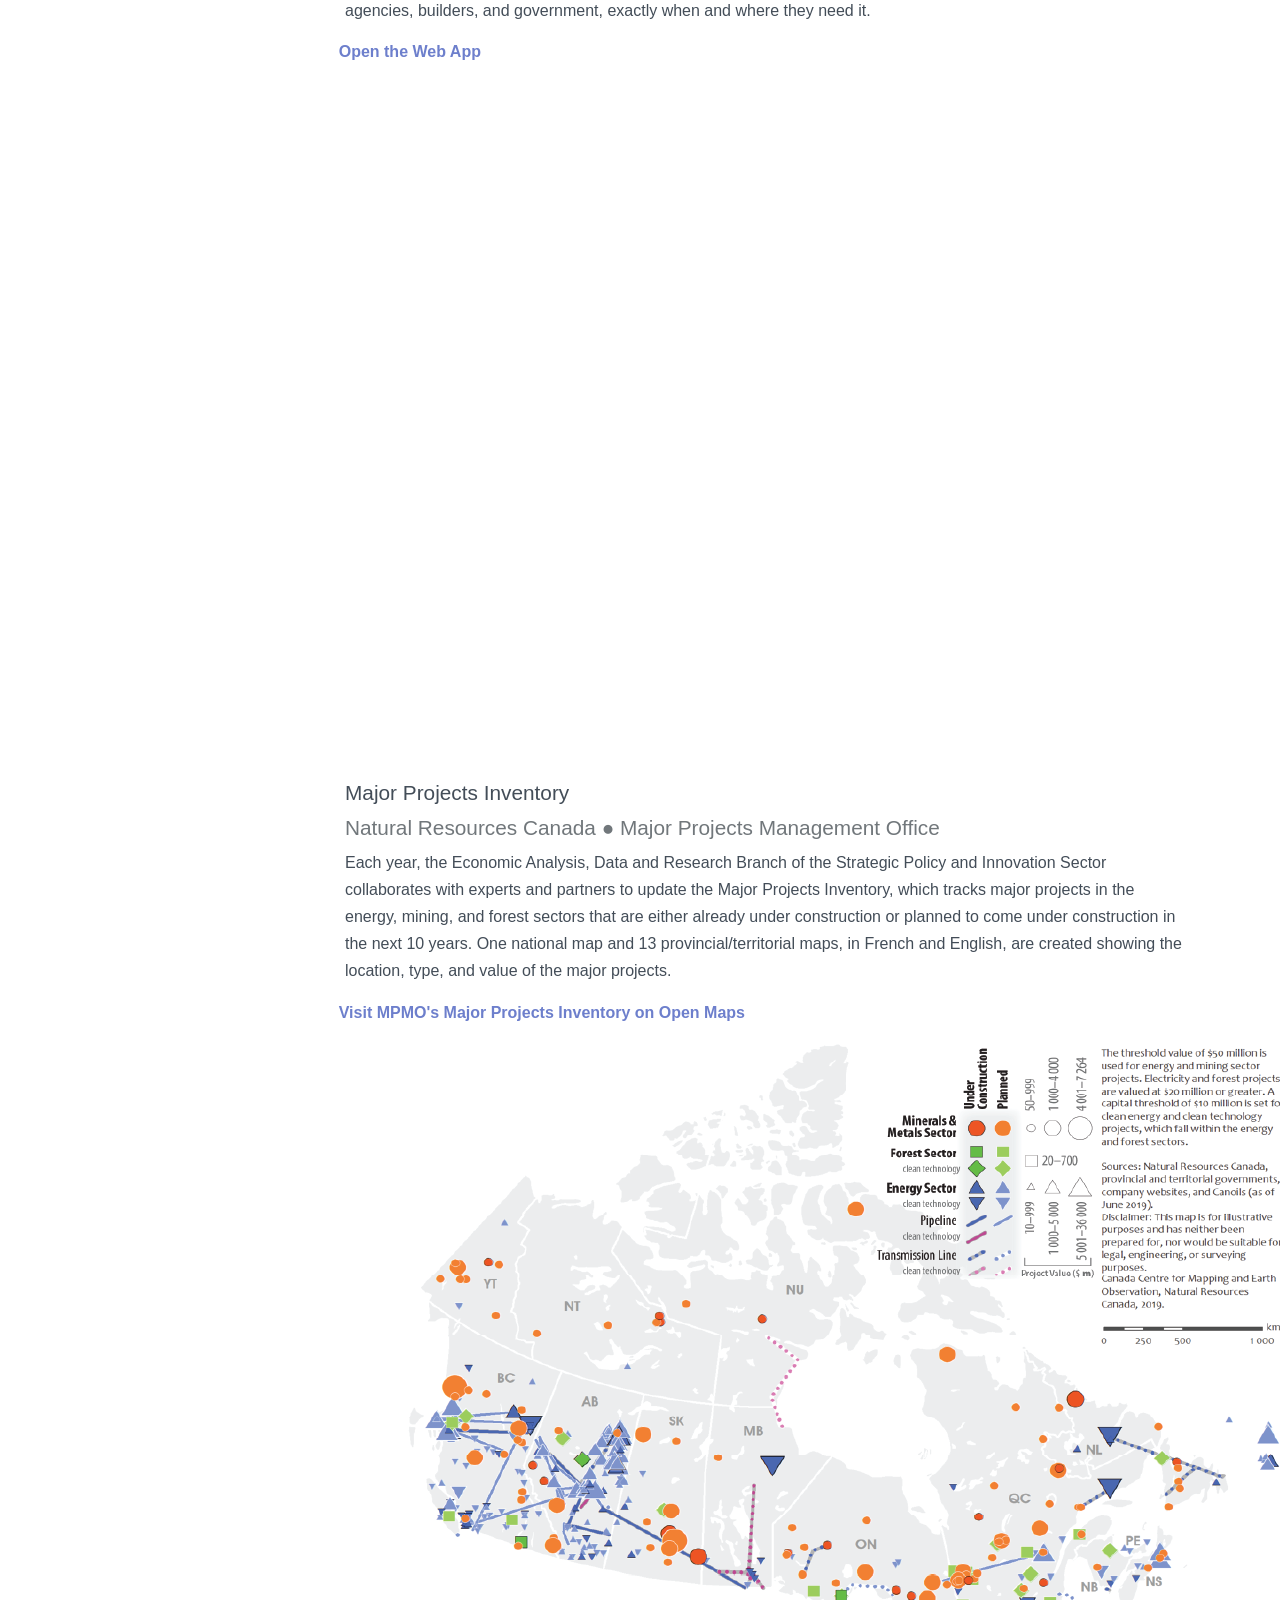
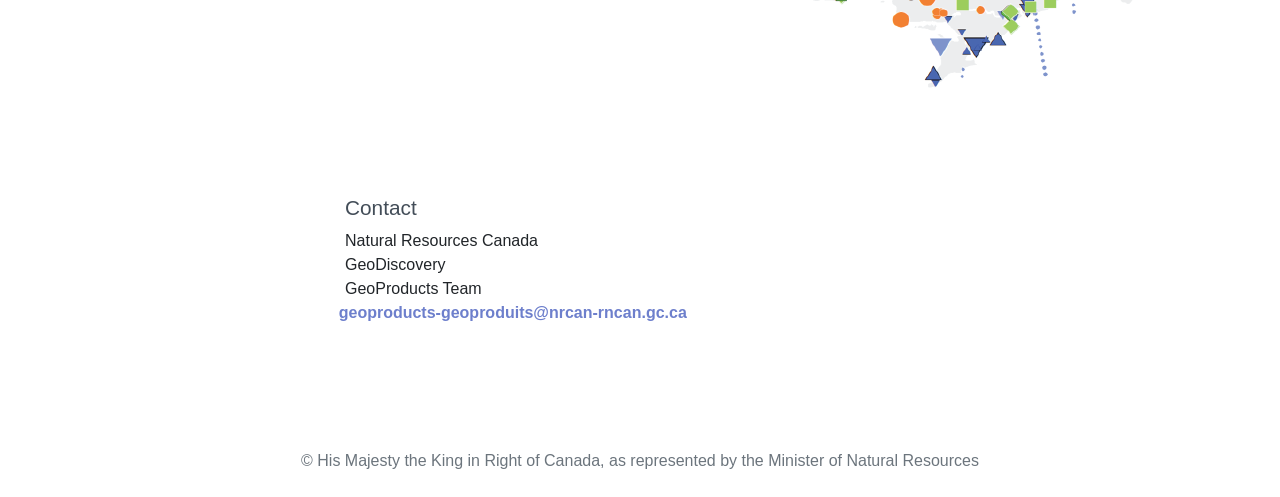
==== commit 325a94ed: "Update index.html" ====
--- a/index.html
+++ b/index.html
@@ -66,7 +66,7 @@
 							<a href="#world">The World</a>
 						</li>
 						<li>
-							<a href="#ppsr">Photovoltaic Potential and Solar Resources Maps of Canada</a>
+							<a href="#ppsr">Photovoltaic Potential and Solar Resource Maps of Canada</a>
 						</li>
 						<li>
 							<a href="#smtc">State of Mass Timber in Canada Dashboard</a>
@@ -80,7 +80,7 @@
 							<a href="#hot2000">HOT2000 Climate Map</a>
 						</li>
 						<li>
-							<a href="#mpi">Major Project Inventory annual updates</a>
+							<a href="#mpi">Major Projects Inventory annual updates</a>
 						</li>
 					</ul>
 				</li>
@@ -146,7 +146,7 @@
 				<div class="row">
 					<h4 class="col-md-4 col-lg-12" id="">Natural Resources Canada &#9679 Canada Centre for Remote Sensing</h4>
 				</div>
-				<p>Using 2015 land cover data originally derived from remotely sensed imagery by the Canadian Centre for Remote Sensing at a resolution of 30 metres, the GeoProducts team updated three products: data processing for proper visualization within the web service; interactive web mapping application; digital and print map poster. The data has been presented in an easily comprehensible way, explaining and depicting each of the land cover types found on the map.  </p>
+				<p>Using 2015 land cover data originally derived from remotely sensed imagery by the Canadian Centre for Remote Sensing at a resolution of 30 meters, the GeoProducts team updated three products: data processing for proper visualization within the web service; interactive web mapping application; digital and print map poster. The data has been presented in an easily comprehensible way, explaining and depicting each of the land cover types found on the map.  </p>
 				<div class="row">
 					<a href = "https://doi.org/10.4095/315659" target="_blank" class="appurl">Access the Land Cover of Canada 2015 map</a>
 				</div>
@@ -164,11 +164,11 @@
 				<img class="projimg" src="images/TheWorld_lrg.jpg" alt= "The World map">
 			</div>
 			<div class="container-fluid">
-				<h3 id="ppsr">Photovoltaic Potential and Solar Resources Maps of Canada</h3>
+				<h3 id="ppsr">Photovoltaic Potential and Solar Resource Maps of Canada</h3>
 				<div class="row">
 					<h4 class="col-md-4 col-lg-12" id="">Natural Resources Canada &#9679 CanmetENERGY</h4>
 				</div>
-				<p>Leveraging open data from across government, GeoProducts collaborated with Natural Resources Canada’s CanmetENERGY Photovoltaic Systems group to develop a web application that comprehensively maps the photovoltaic potential of 3500 Canadian municipalities. Using data that span a twenty-year period, the application analyzes and maps kilowatt per hour estimates of the solar power potential to generate electricity by grid-connected photovoltaic systems, by month and by year, and for six different array orientations for any location in Canada. </p>
+				<p>Leveraging open data from across government, GeoProducts collaborated with Natural Resources Canada’s CanmetENERGY Photovoltaic Systems group to develop a web application that comprehensively maps the photovoltaic potential of 3500 Canadian municipalities. Using data that spans a twenty-year period, the application analyzes and maps kilowatt per hour estimates of the solar power potential to generate electricity by grid-connected photovoltaic systems, by month and by year, and for six different array orientations for any location in Canada. </p>
 				<div class="row">
 					<a href = "https://arcgis.com/apps/webappviewer/index.html?id=c91106a7d8c446a19dd1909fd93645d3" target="_blank" class="appurl">Open the Web App</a>
 				</div>
@@ -181,7 +181,7 @@
 				<div class="row">
 					<h4 class="col-md-4 col-lg-12" id="">Natural Resources Canada &#9679 Canadian Forest Service</h4>
 				</div>
-				<p id="">The State of Mass Timber in Canada map, database, and dashboard provides location and information of completed, under construction, or planned mass timber projects and manufacturing facilities in Canada. It was released along with the Canadian Forest Service’s 2021 smtc report documenting the domestic mass timber construction projects and production capacity, analyzing the increase in mass timber construction and demonstrating the value for builders and designers to build with wood. </p>
+				<p id="">The State of Mass Timber in Canada map, database, and dashboard provide location and information of completed, under construction, or planned mass timber projects and manufacturing facilities in Canada. It was released along with the Canadian Forest Service’s 2021 SMTC report documenting the domestic mass timber construction projects and production capacity, analyzing the increase in mass timber construction and demonstrating the value for builders and designers to build with wood. </p>
 				<div class="row">
 					<a href = "https://arcgis.com/apps/dashboards/041e338d2a4d4b3a82ff2c238a9f0f93" target="_blank" class="appurl">Open the Web App </a>
 				</div>
@@ -214,10 +214,10 @@
 				<div class="row">
 					<h4 class="col-md-4 col-lg-12" id="">Natural Resources Canada &#9679 Major Projects Management Office</h4>
 				</div>
-				<p>Each year, the Economic Analysis and Data Division of the Strategic Policy and Results Sector collaborates with experts and partners to update the Major Projects Inventory, which tracks major projects in the energy, mining, and forest sectors that are either already under construction or planned to come under construction in the next 10 years. One national map and 13 provincial/territorial maps, in French and English, are created showing the location, type, and value of the major projects.</p>
-
-				<div class="row">
-					<a href = "https://open.canada.ca/data/en/dataset/f5f2db55-31e4-42fb-8c73-23e1c44de9b2" target="_blank" class="appurl">Visit MPMO's Major Project Inventory on Open Maps</a>
+				<p>Each year, the Economic Analysis, Data and Research Branch of the Strategic Policy and Innovation Sector collaborates with experts and partners to update the Major Projects Inventory, which tracks major projects in the energy, mining, and forest sectors that are either already under construction or planned to come under construction in the next 10 years. One national map and 13 provincial/territorial maps, in French and English, are created showing the location, type, and value of the major projects.</p>
+
+				<div class="row">
+					<a href = "https://open.canada.ca/data/en/dataset/f5f2db55-31e4-42fb-8c73-23e1c44de9b2" target="_blank" class="appurl">Visit MPMO's Major Projects Inventory on Open Maps</a>
 				</div>
 				<img class="projimg" src="images/mpi_lrg.png" alt= "Major Projects Inventory static map sample">
 			</div>
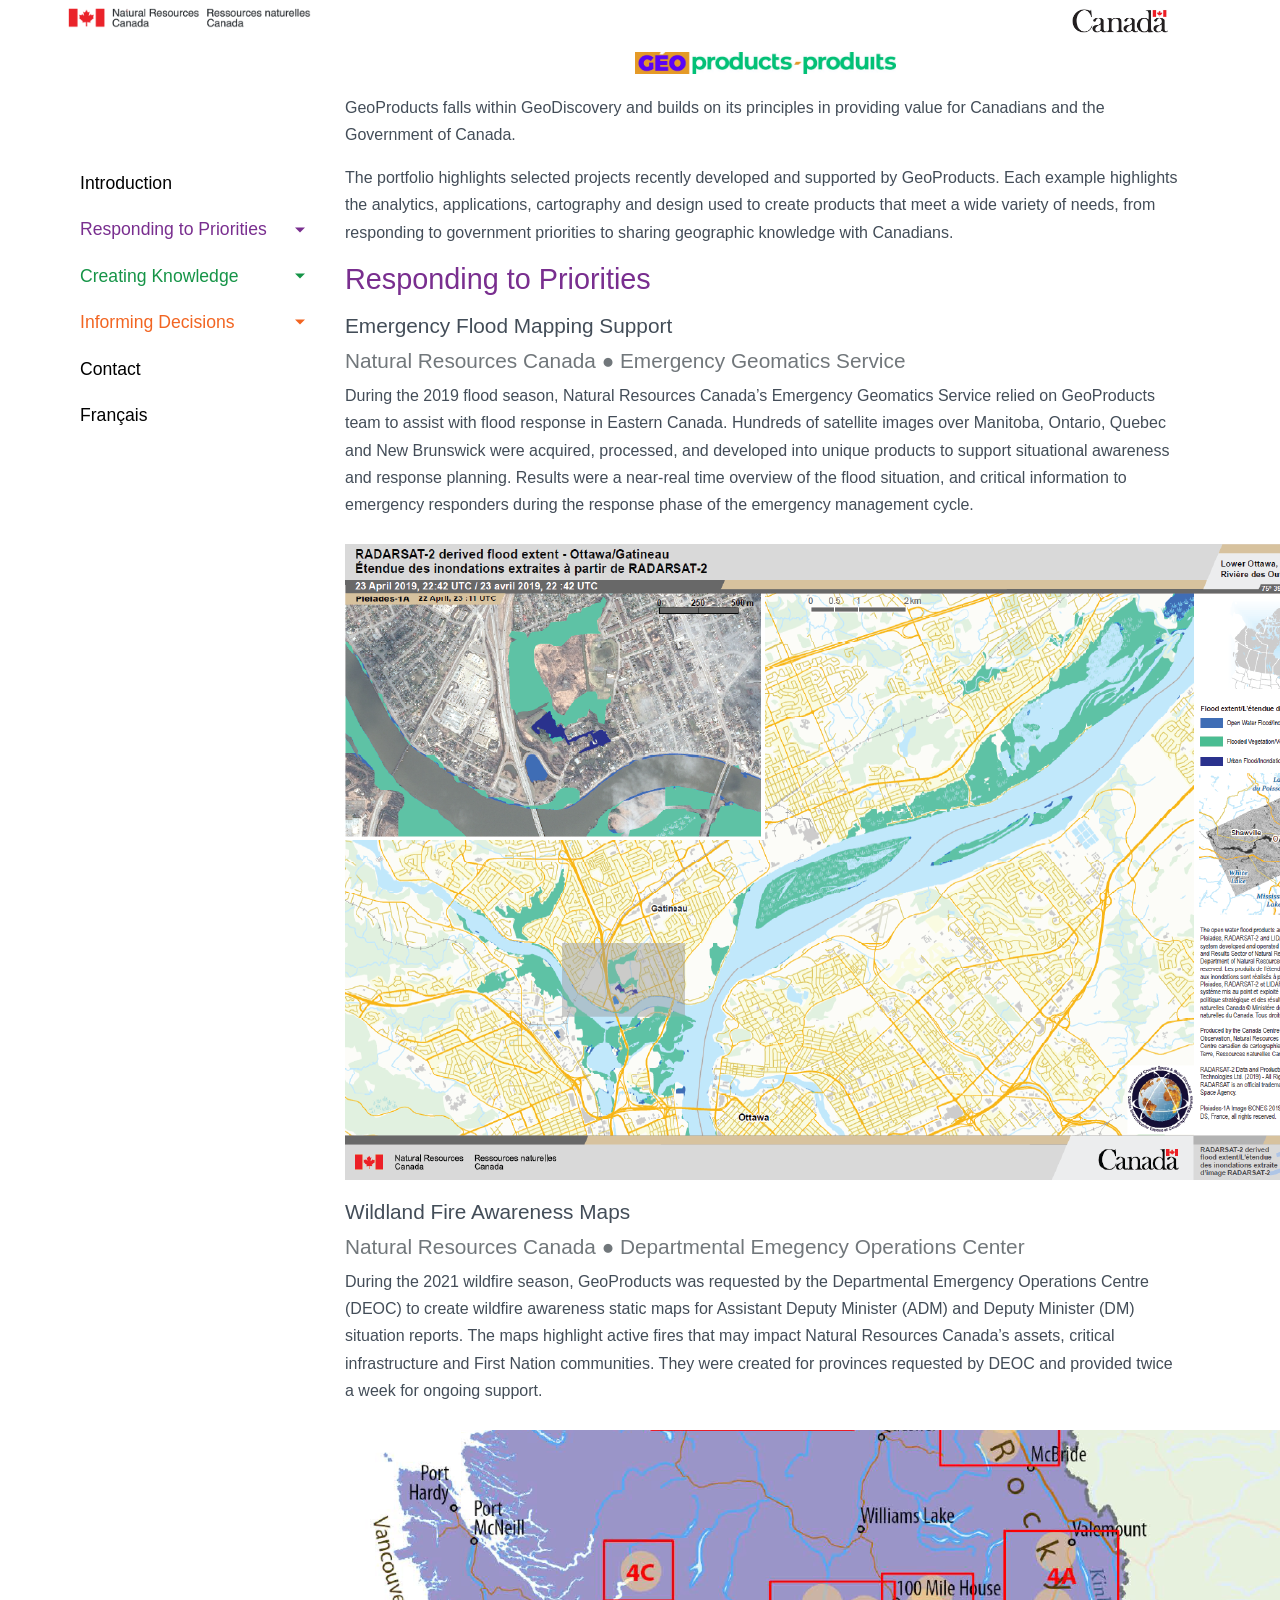
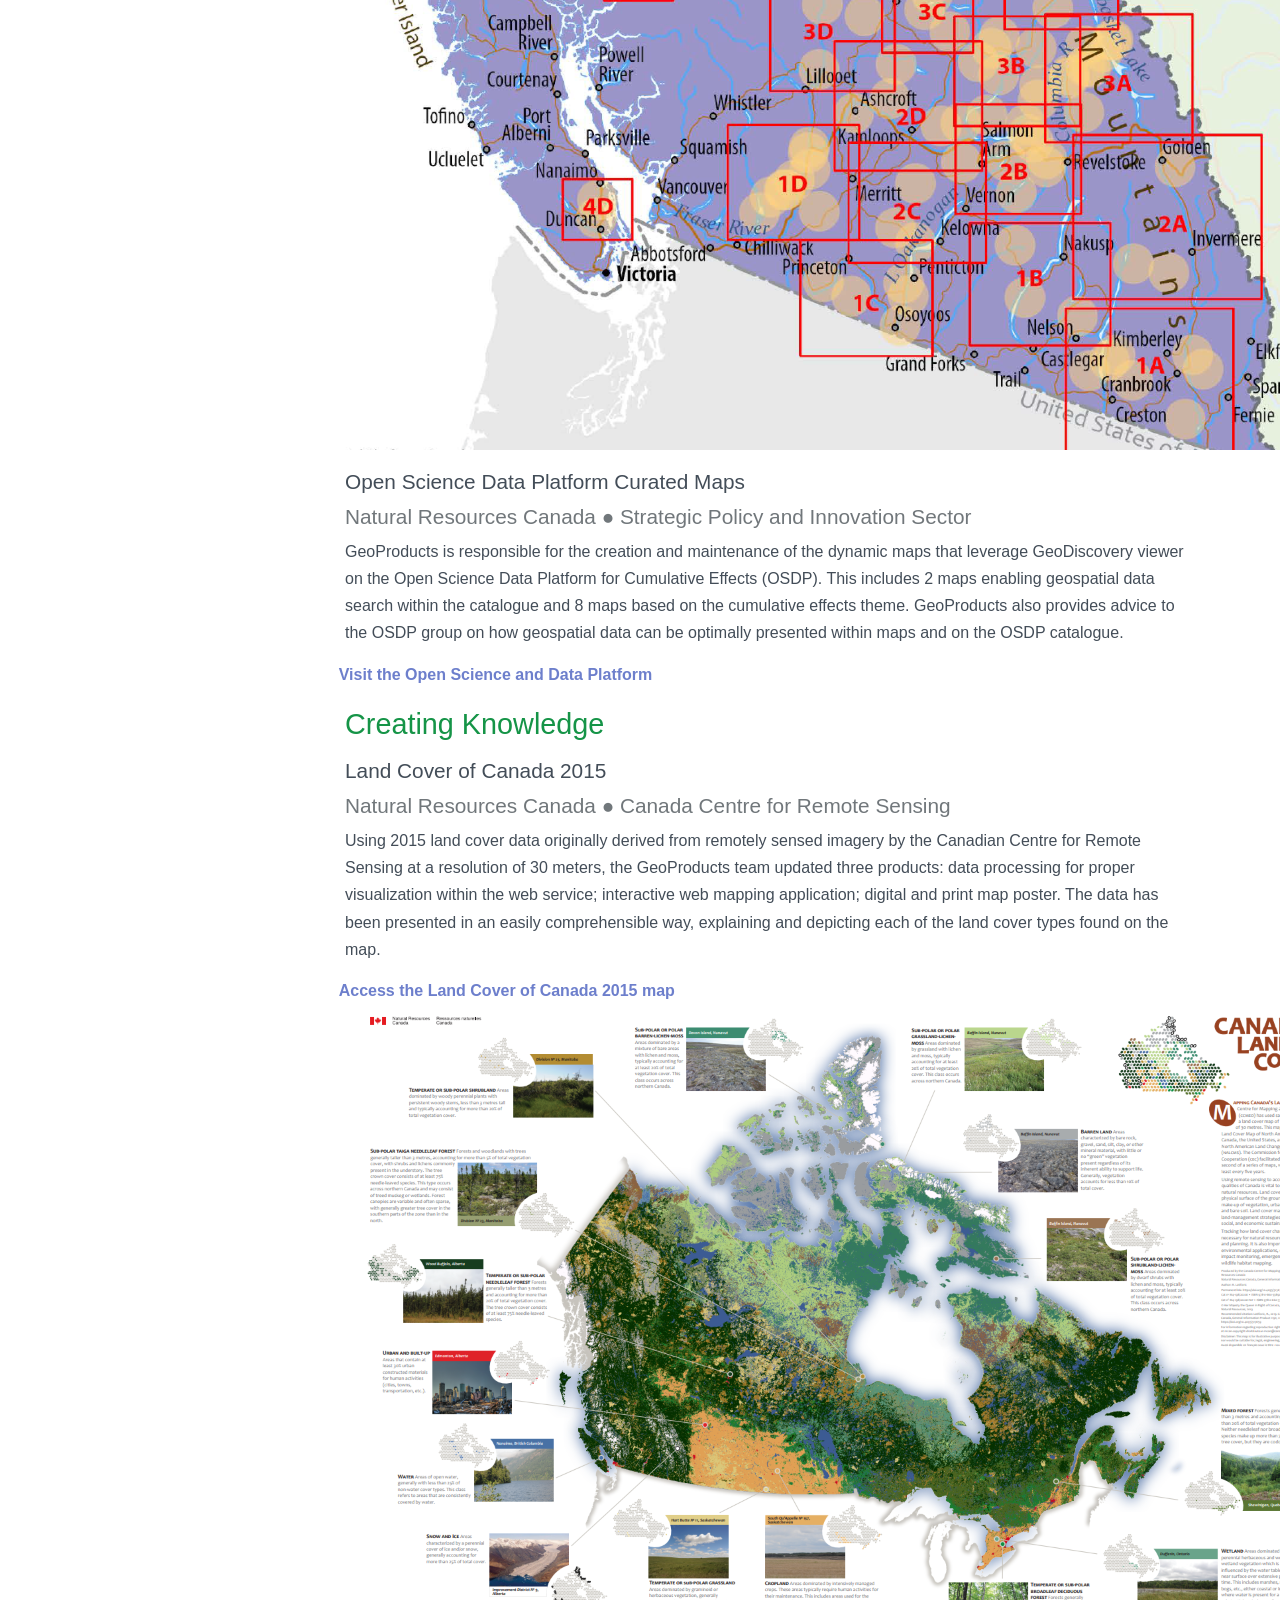
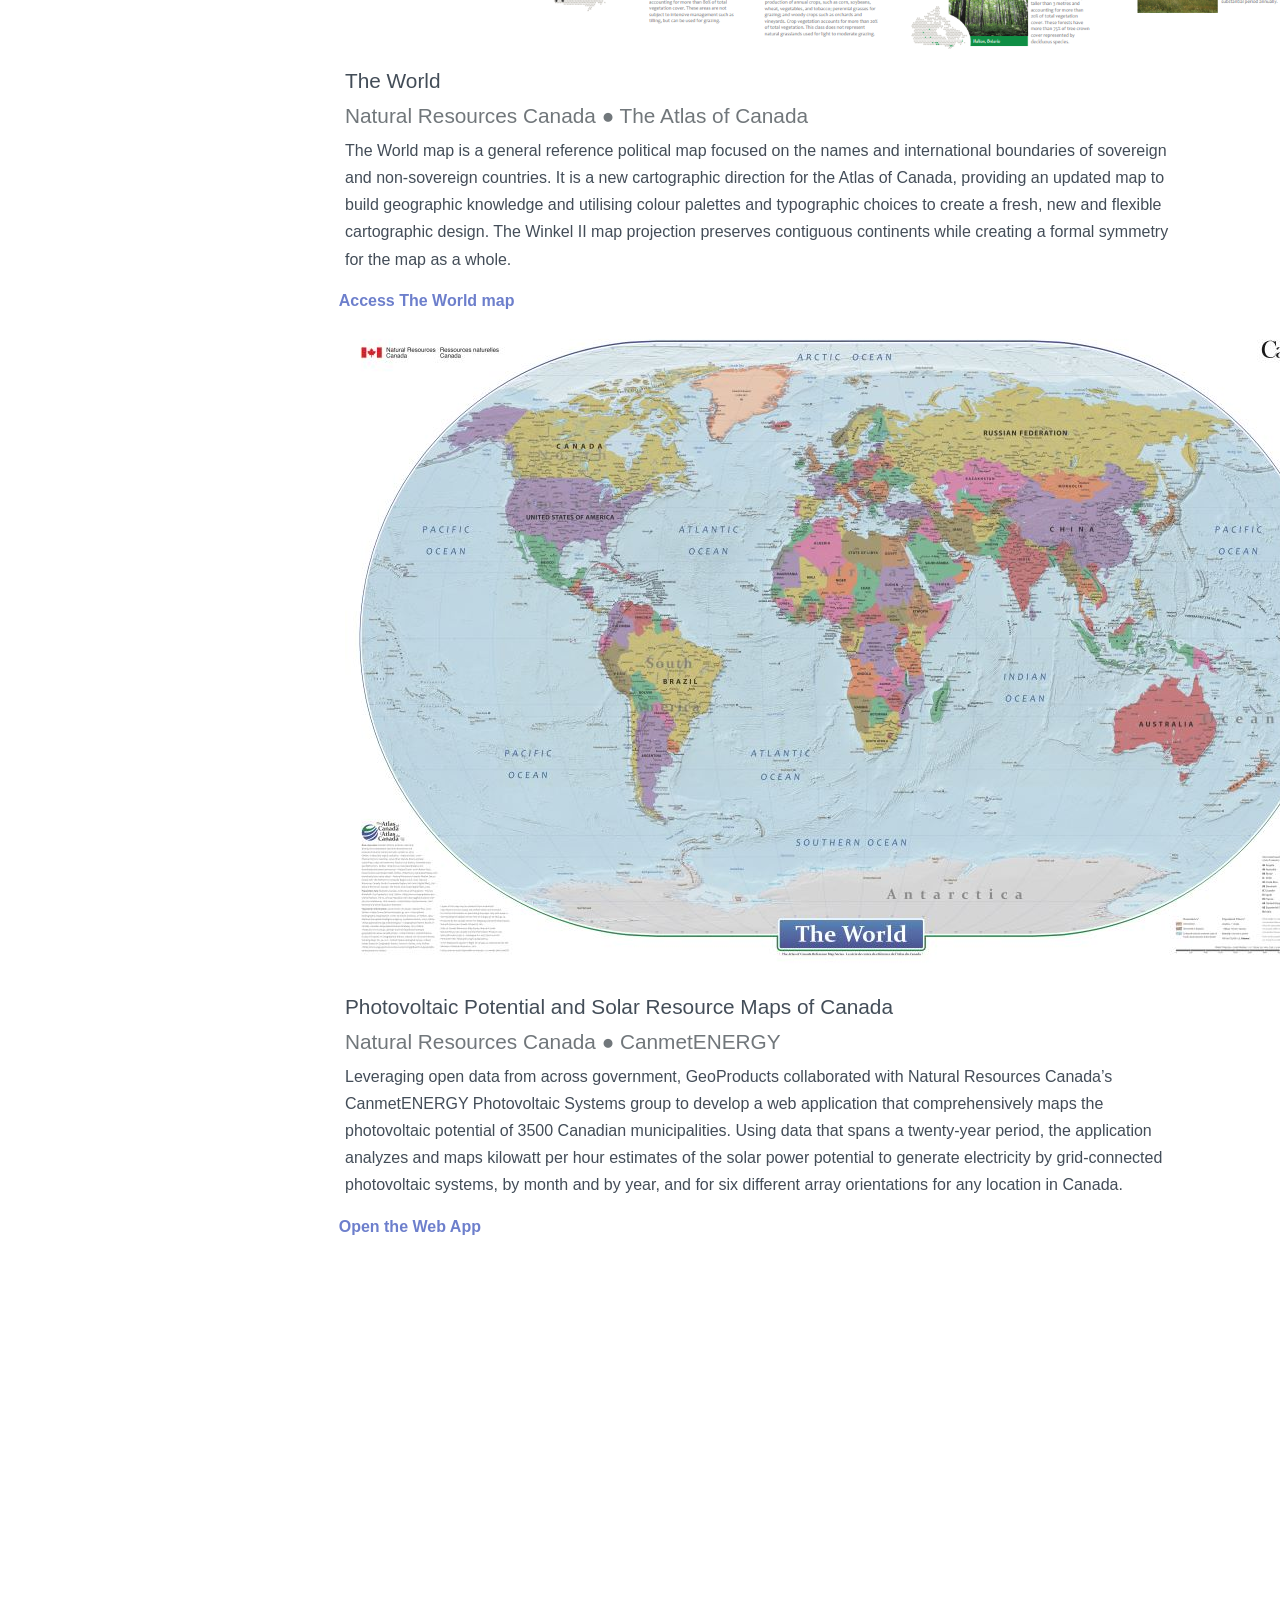
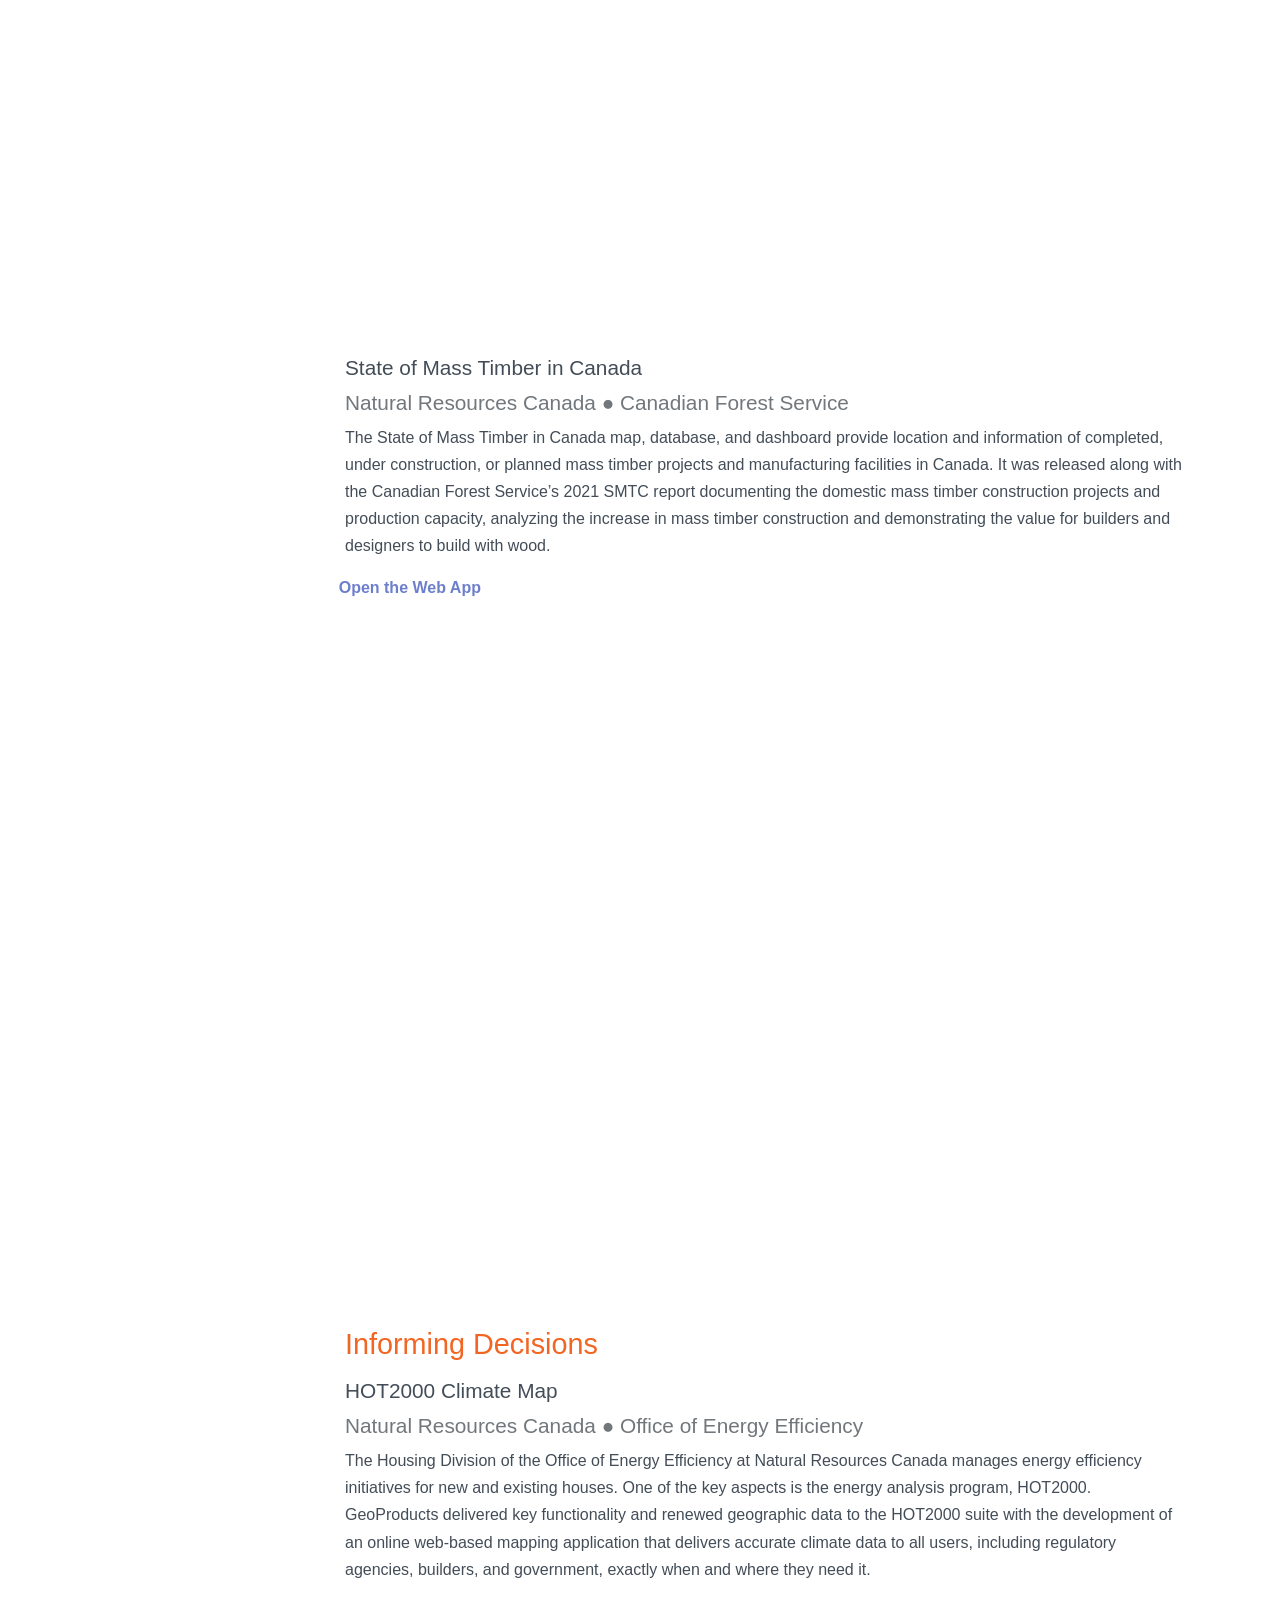
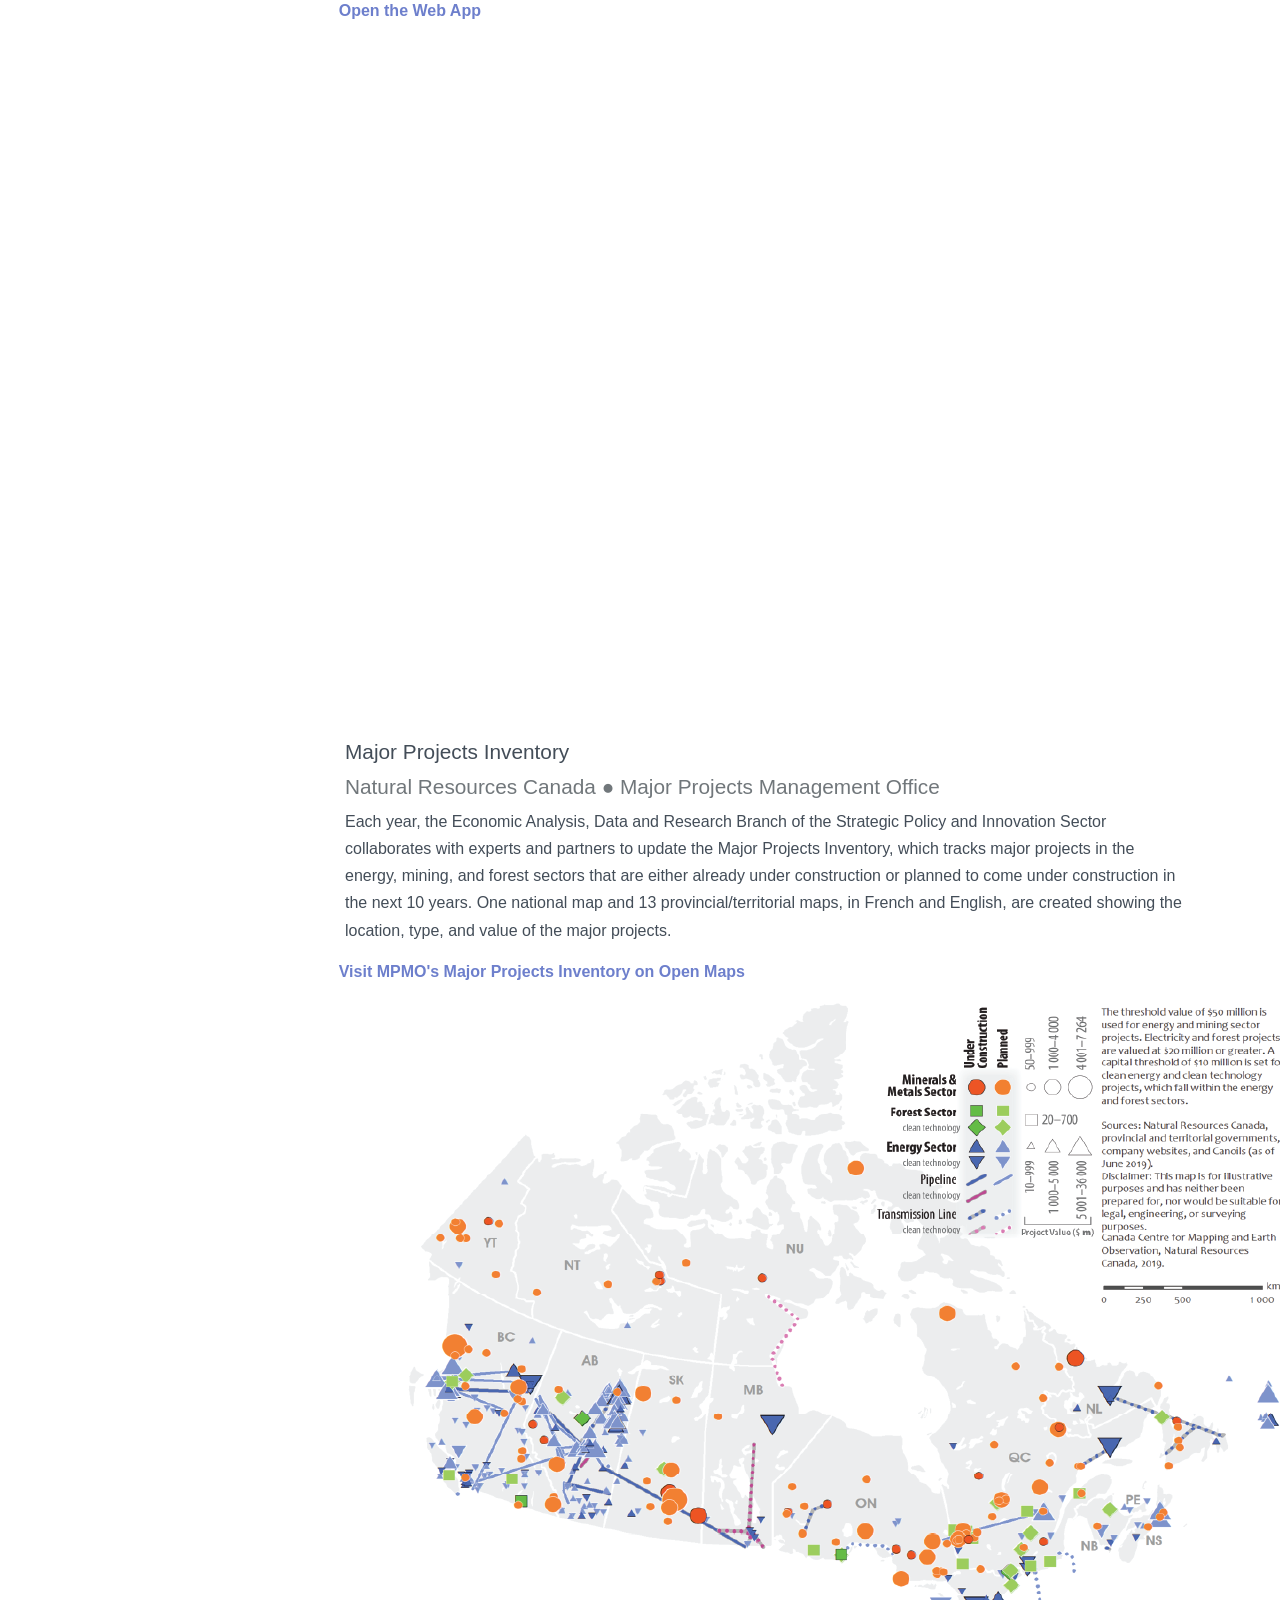
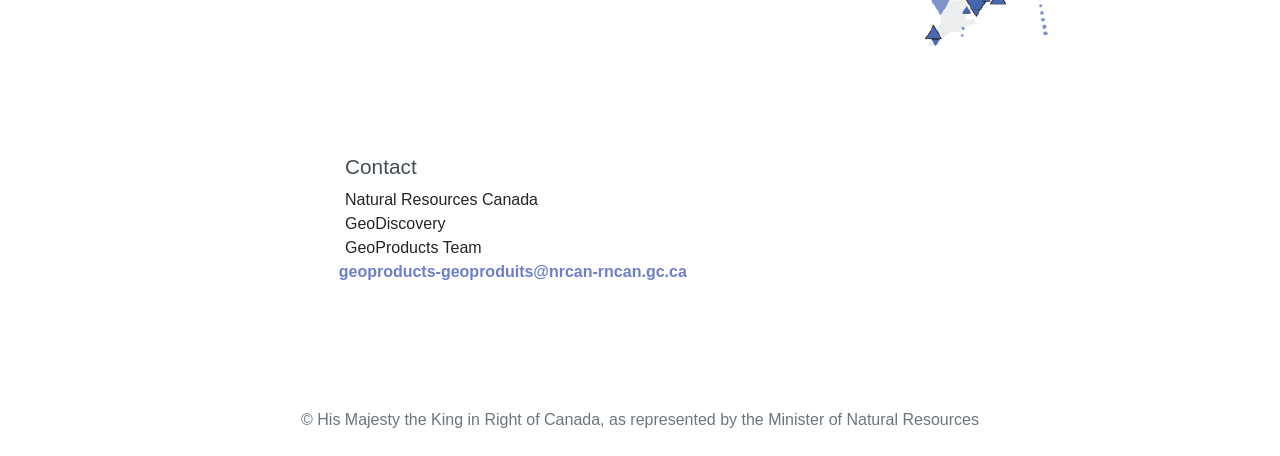
==== commit ba8326df: "Update index.html" ====
--- a/index.html
+++ b/index.html
@@ -96,7 +96,7 @@
     <div id="content">
 		<div id="intro" class="container-fluid">
 			<div class="row">
-				<img id="GIlogo2" src="images/Geoinsights_logo2.png"  width="30%" height="" alt="GeoProducts logo" >
+				<img id="GIlogo2" src="images/GeoProductsLogo.jpg"  width="30%" height="" alt="GeoProducts logo" >
 		    </div>
 <!--Introduction paragraph -->
 			<div class="row">
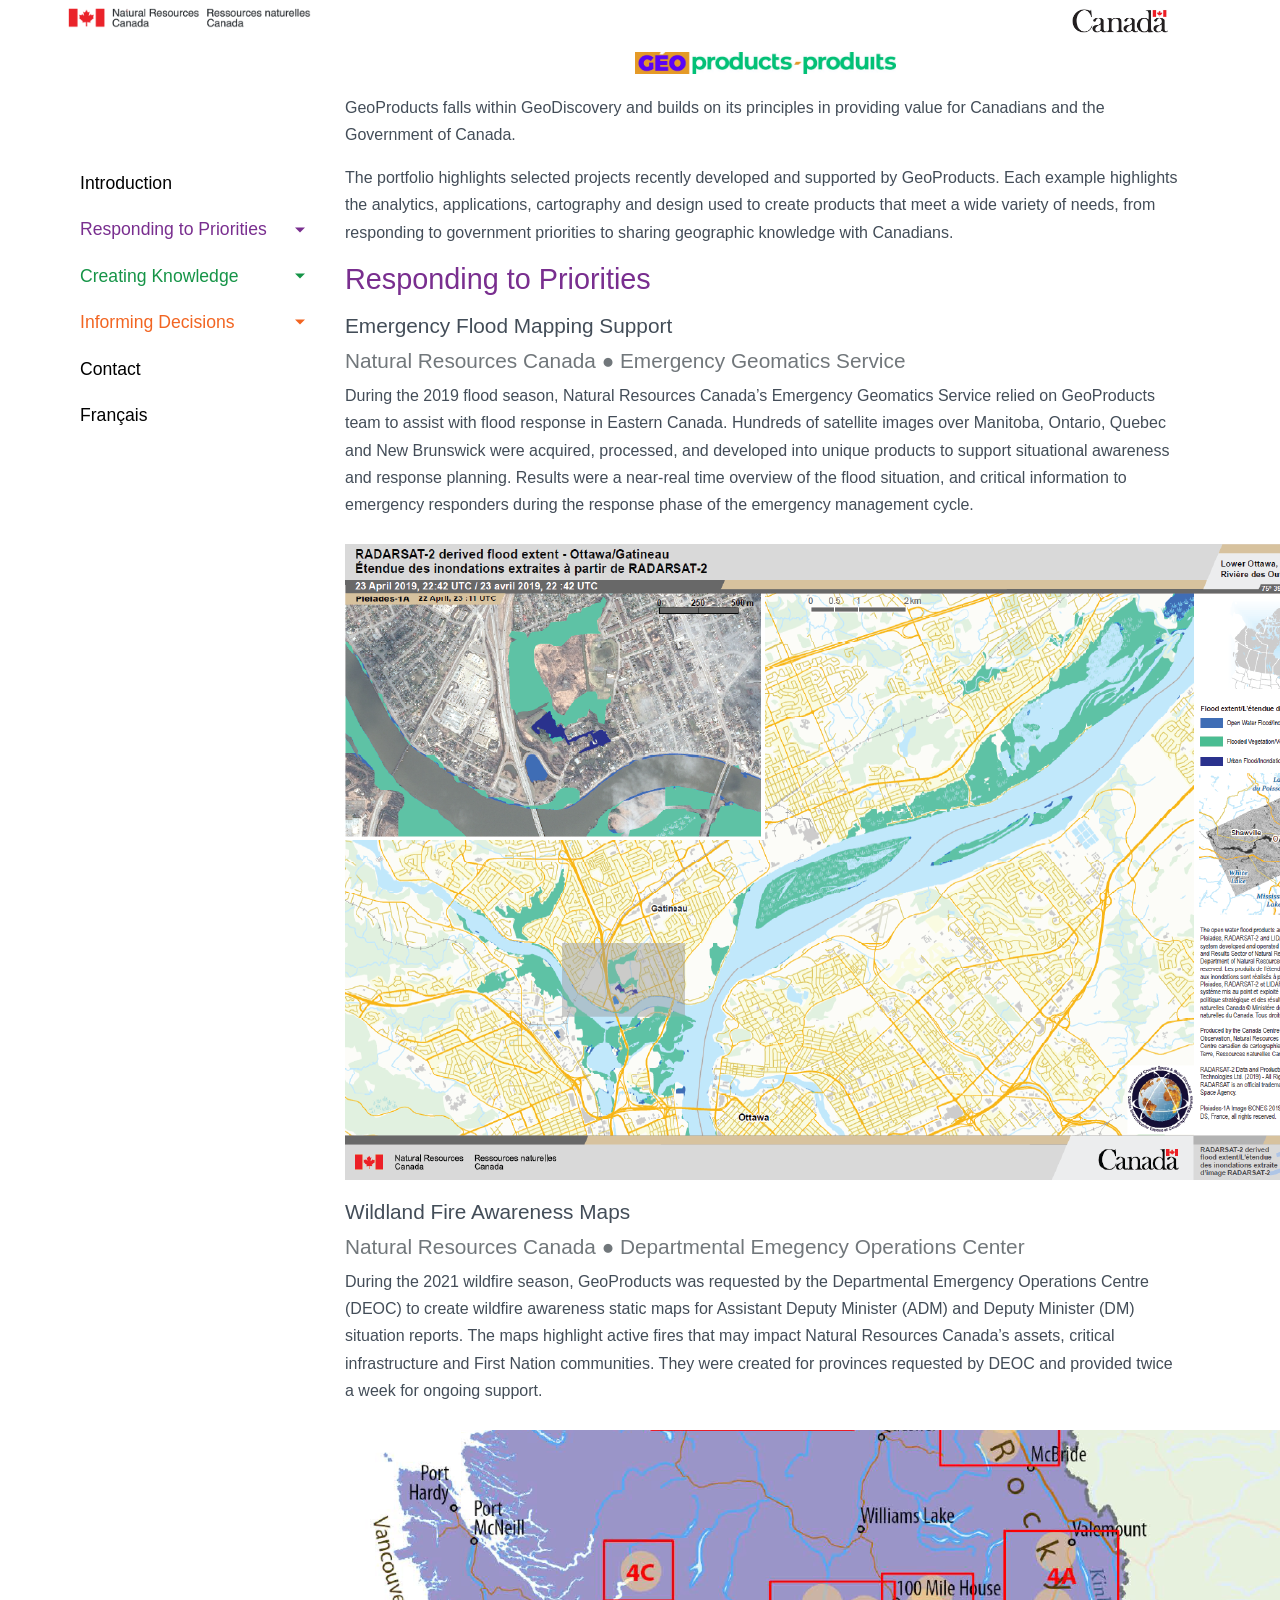
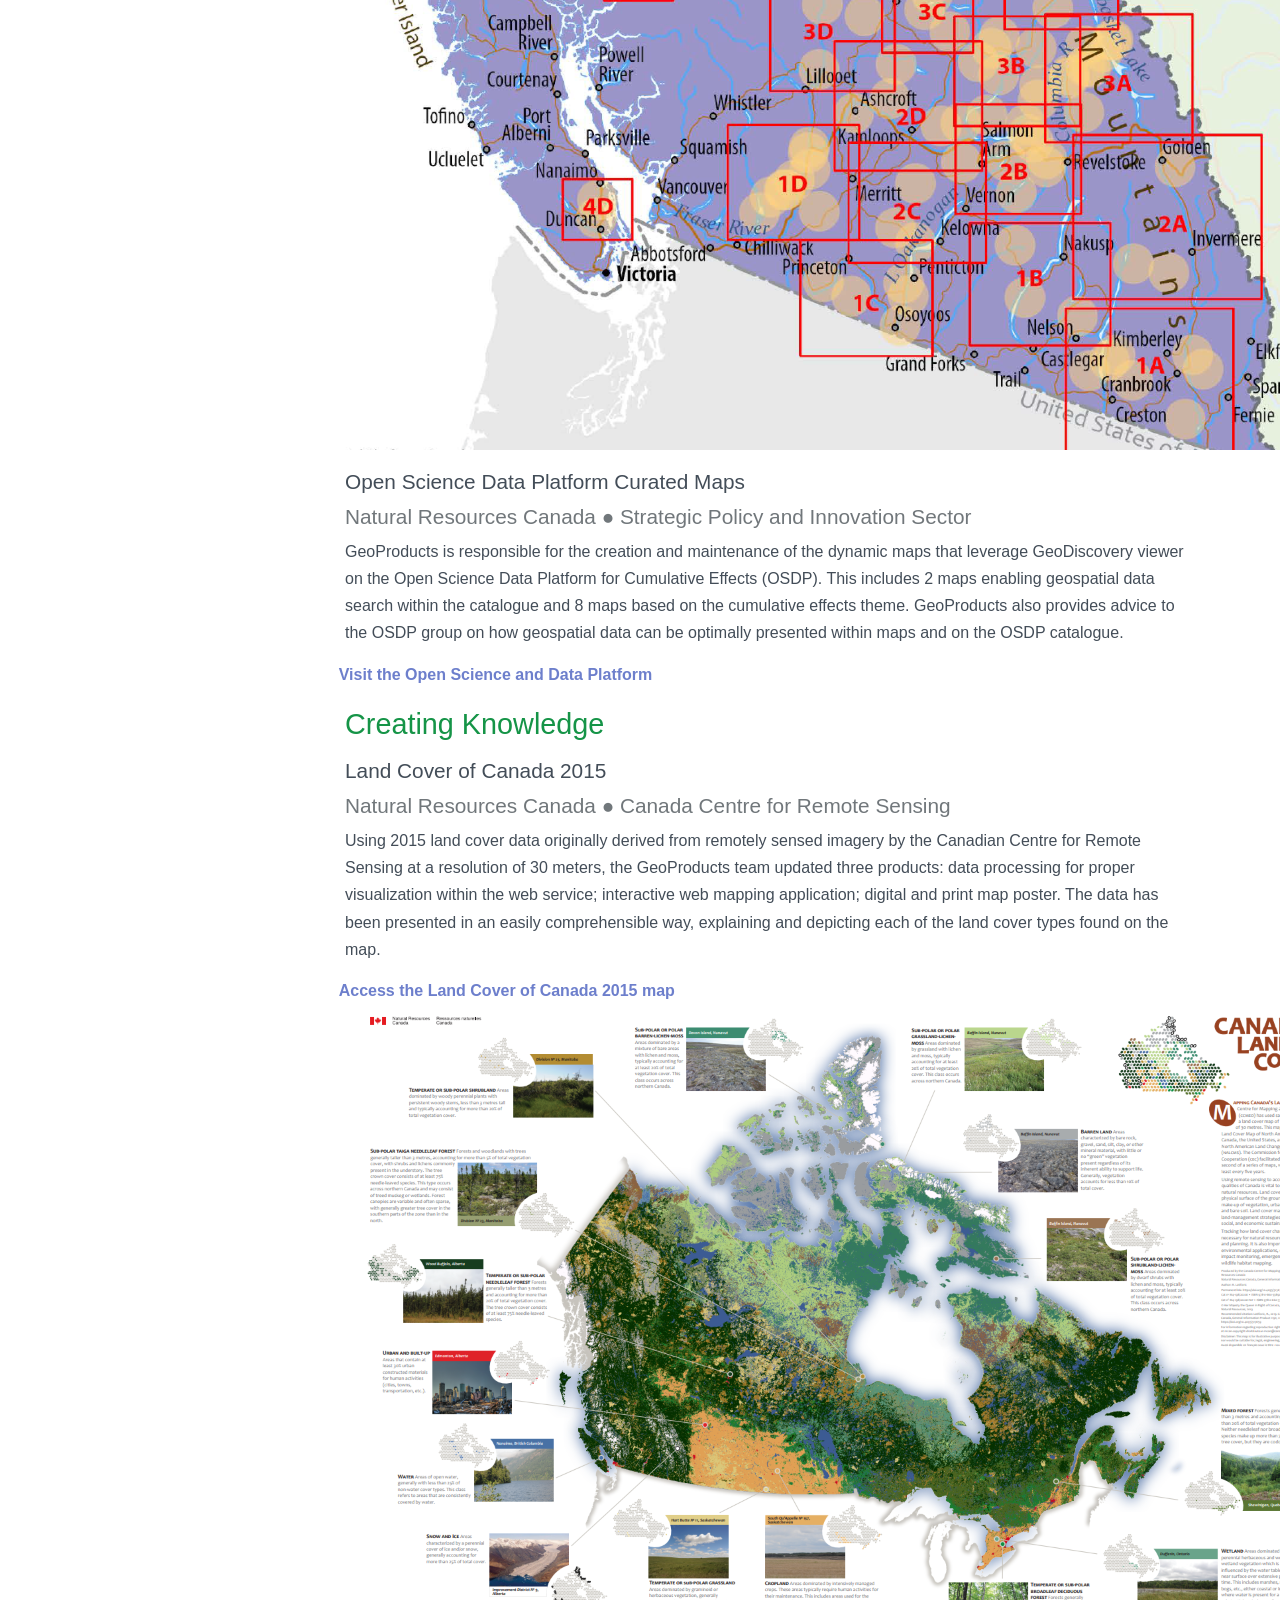
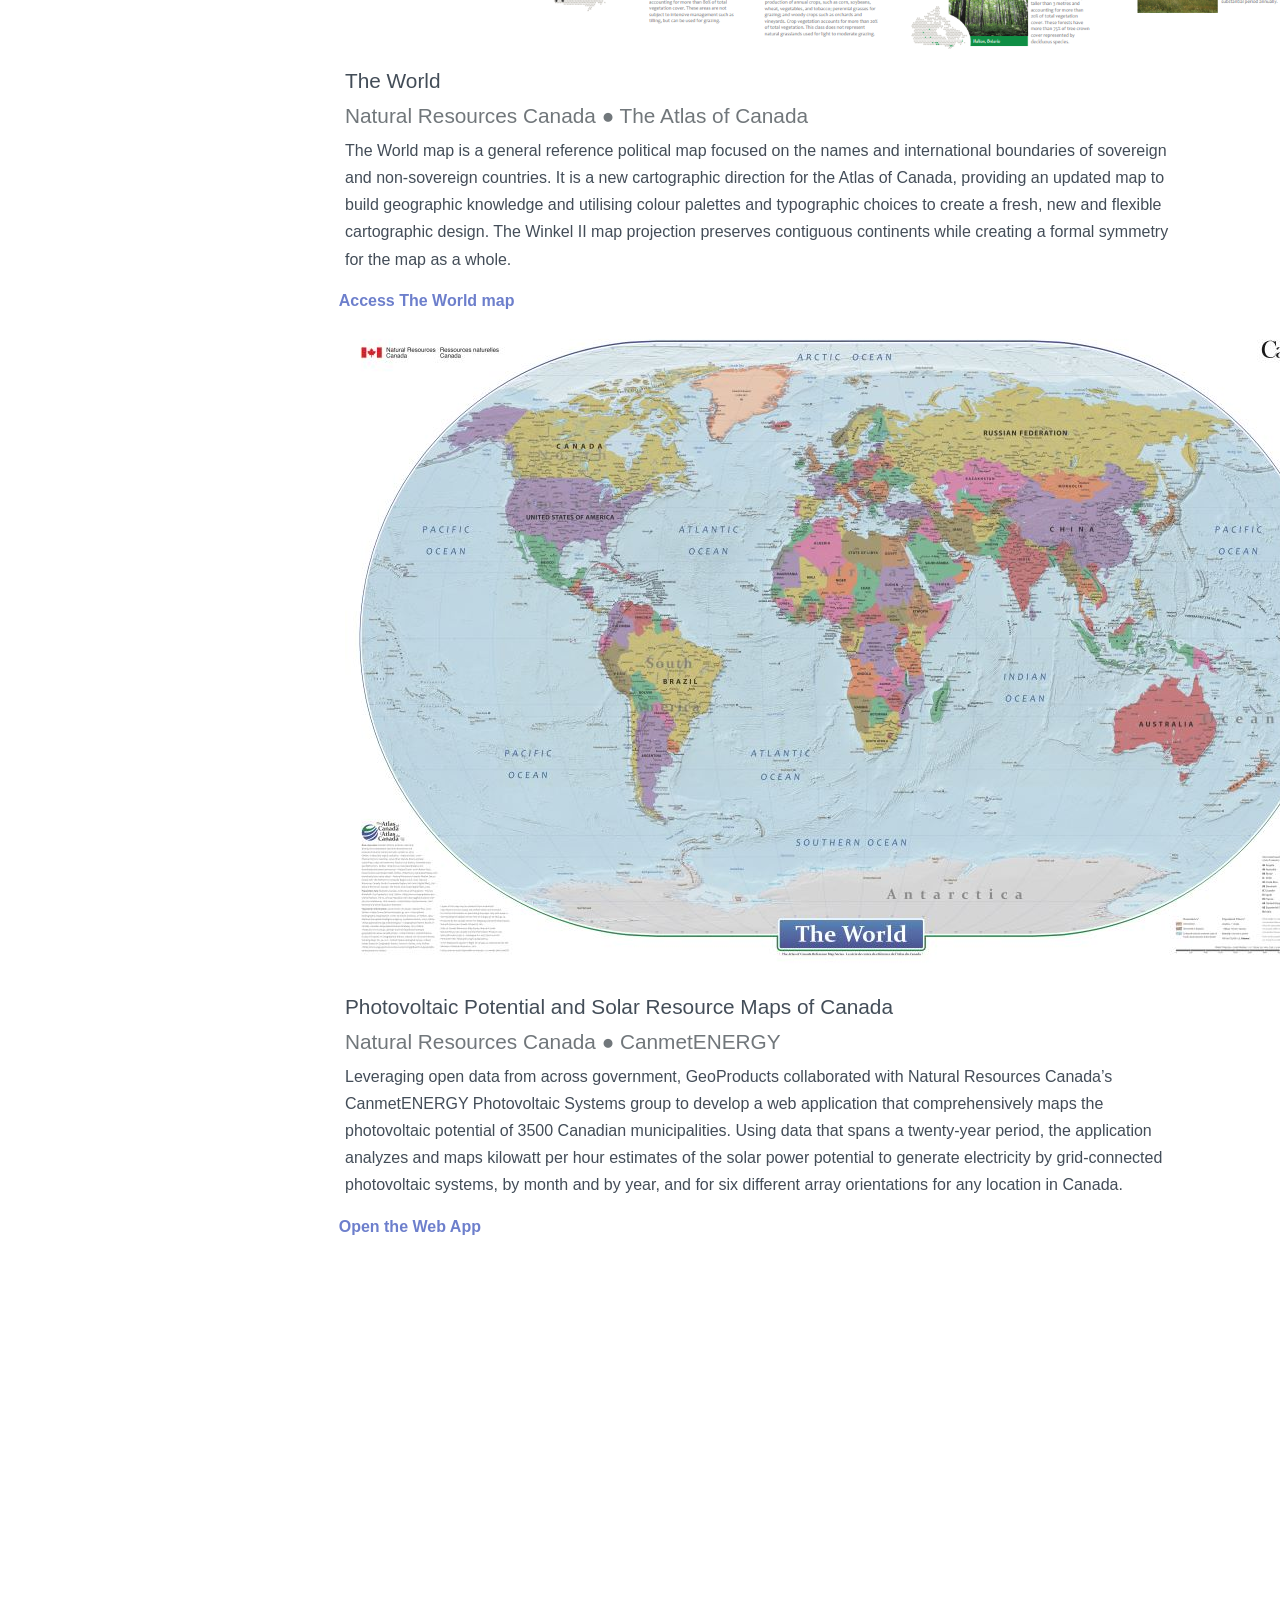
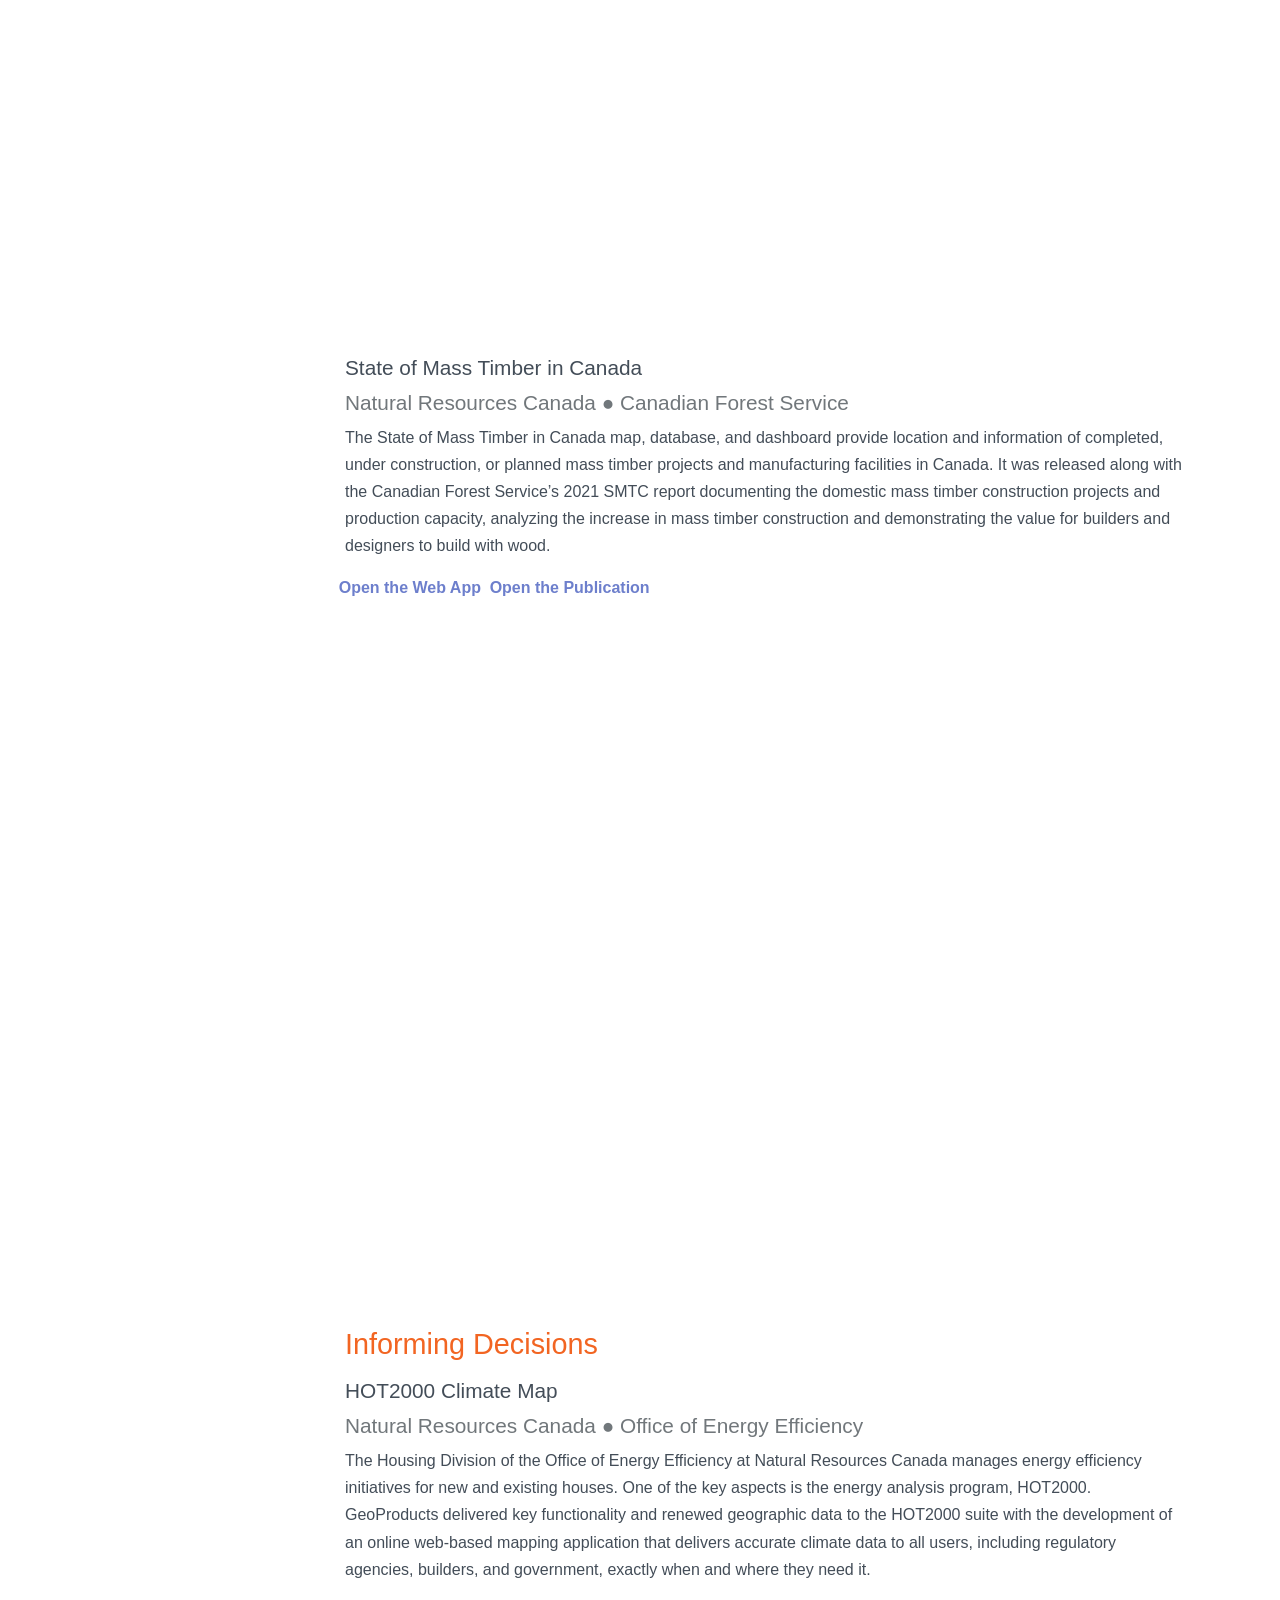
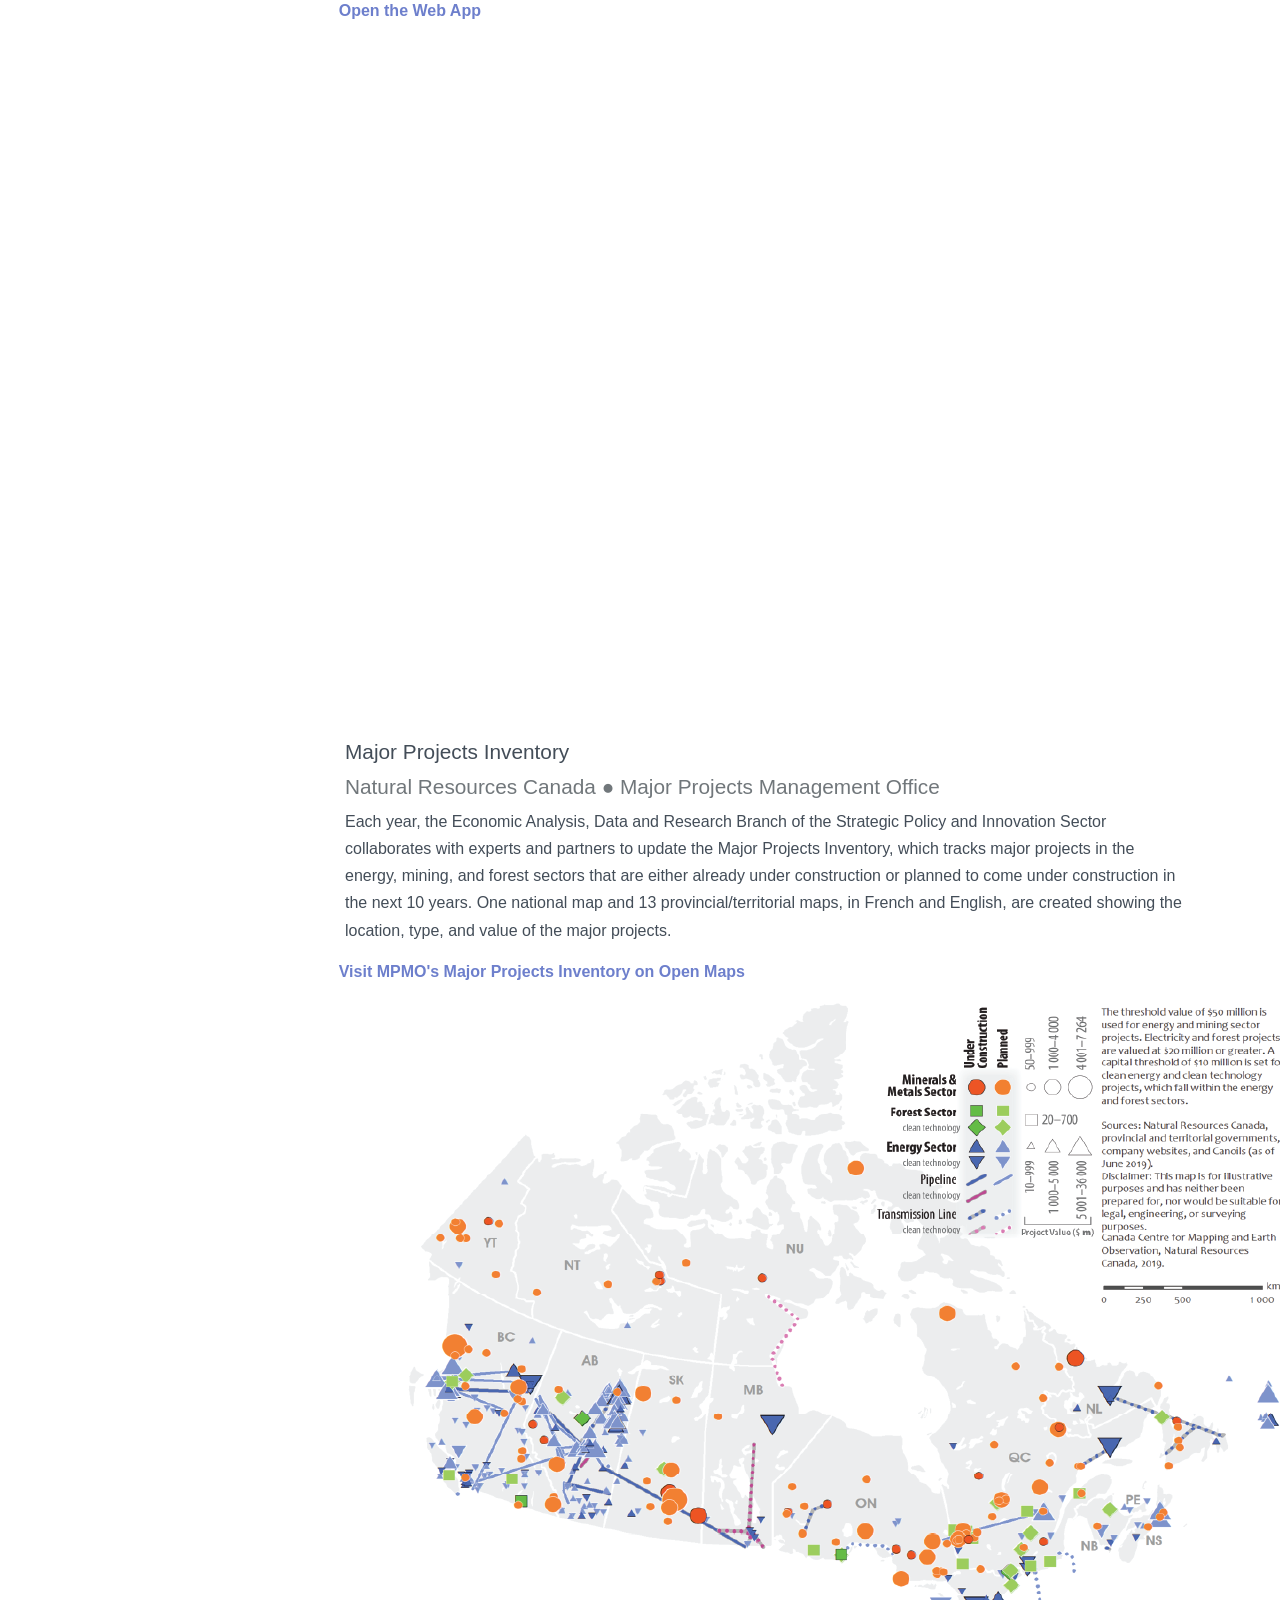
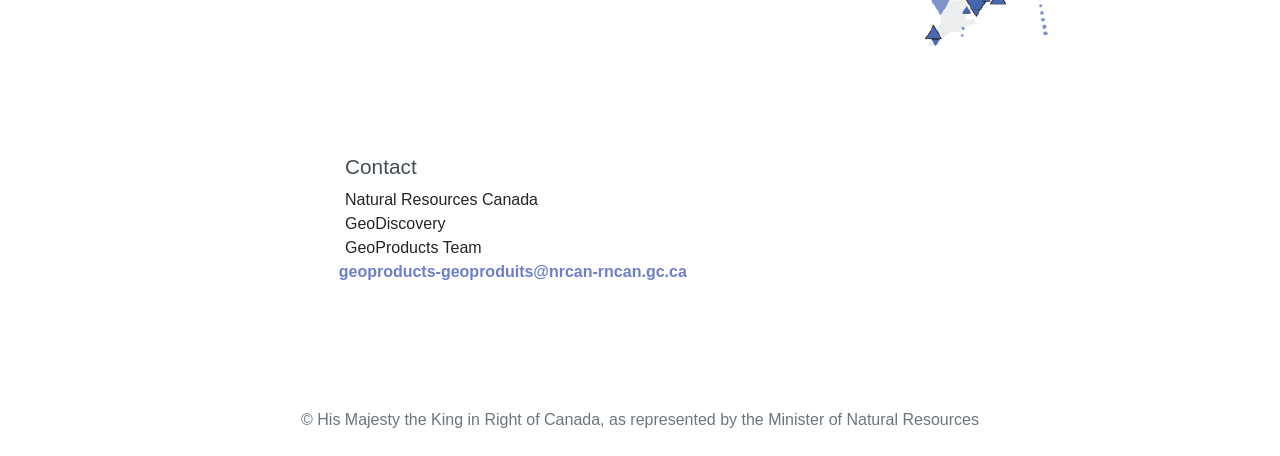
==== commit d14e4870: "Update index.html" ====
--- a/index.html
+++ b/index.html
@@ -184,6 +184,7 @@
 				<p id="">The State of Mass Timber in Canada map, database, and dashboard provide location and information of completed, under construction, or planned mass timber projects and manufacturing facilities in Canada. It was released along with the Canadian Forest Service’s 2021 SMTC report documenting the domestic mass timber construction projects and production capacity, analyzing the increase in mass timber construction and demonstrating the value for builders and designers to build with wood. </p>
 				<div class="row">
 					<a href = "https://arcgis.com/apps/dashboards/041e338d2a4d4b3a82ff2c238a9f0f93" target="_blank" class="appurl">Open the Web App </a>
+					<a href = "https://cfs.nrcan.gc.ca/publications?id=40364" target="_blank" class="appurl">Open the Publication </a>
 				</div>
 				<div>
 					<iframe id="stmcIframe" class="myframe" width="1100" height="700" frameborder="0" scrolling="no" marginheight="0" marginwidth="0" src="https://arcgis.com/apps/dashboards/041e338d2a4d4b3a82ff2c238a9f0f93"></iframe>
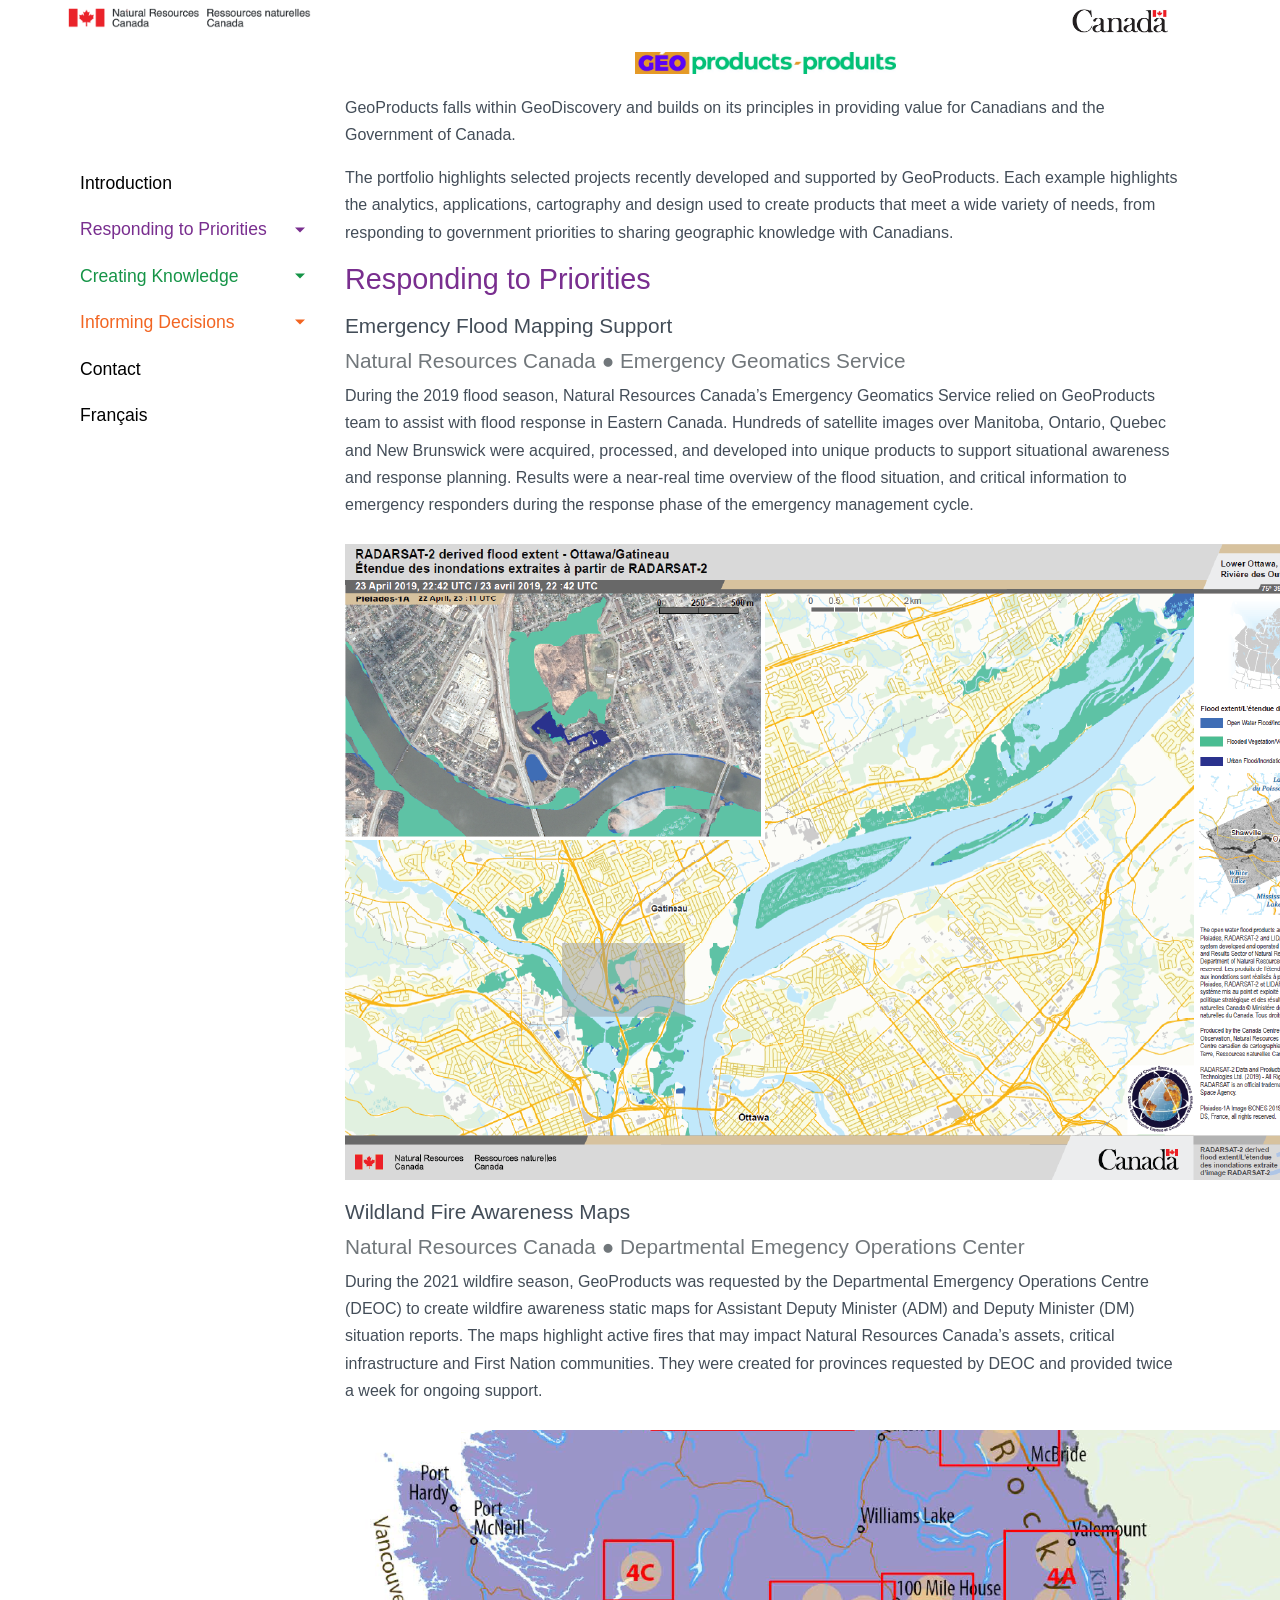
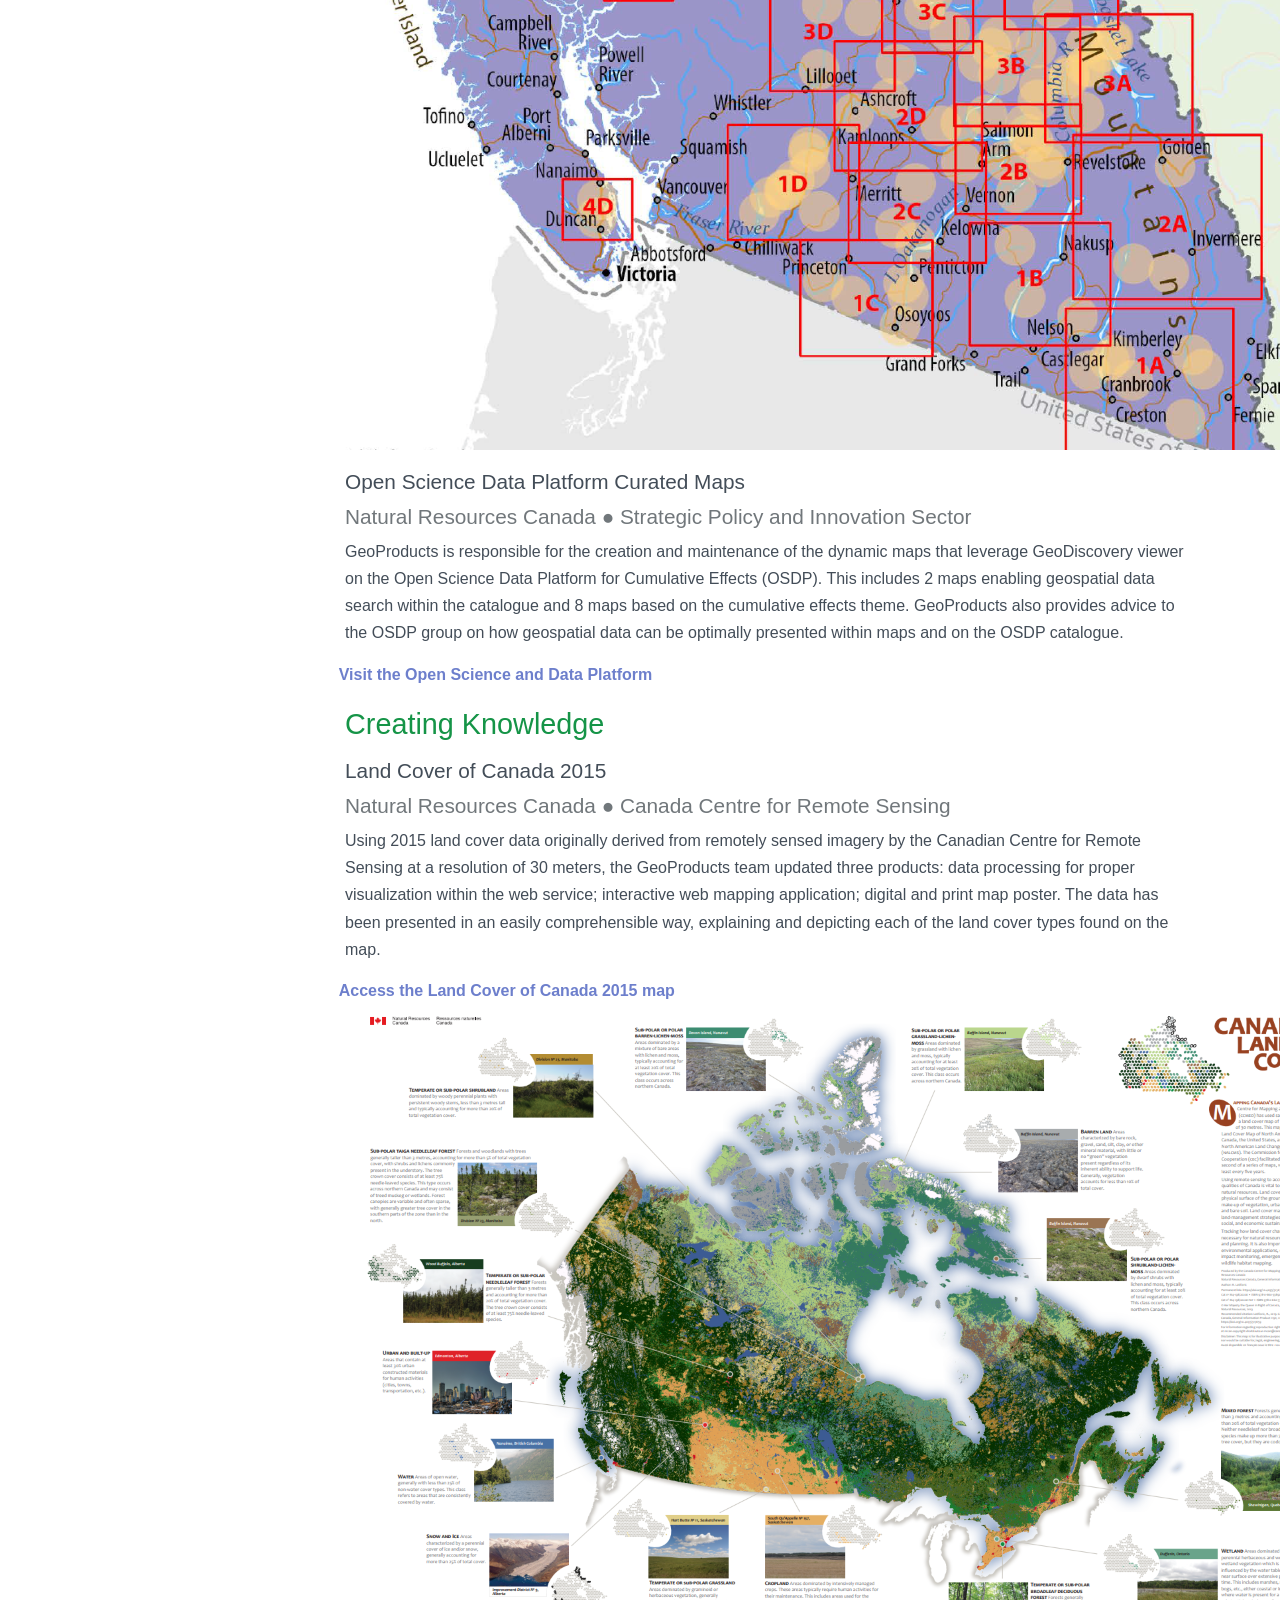
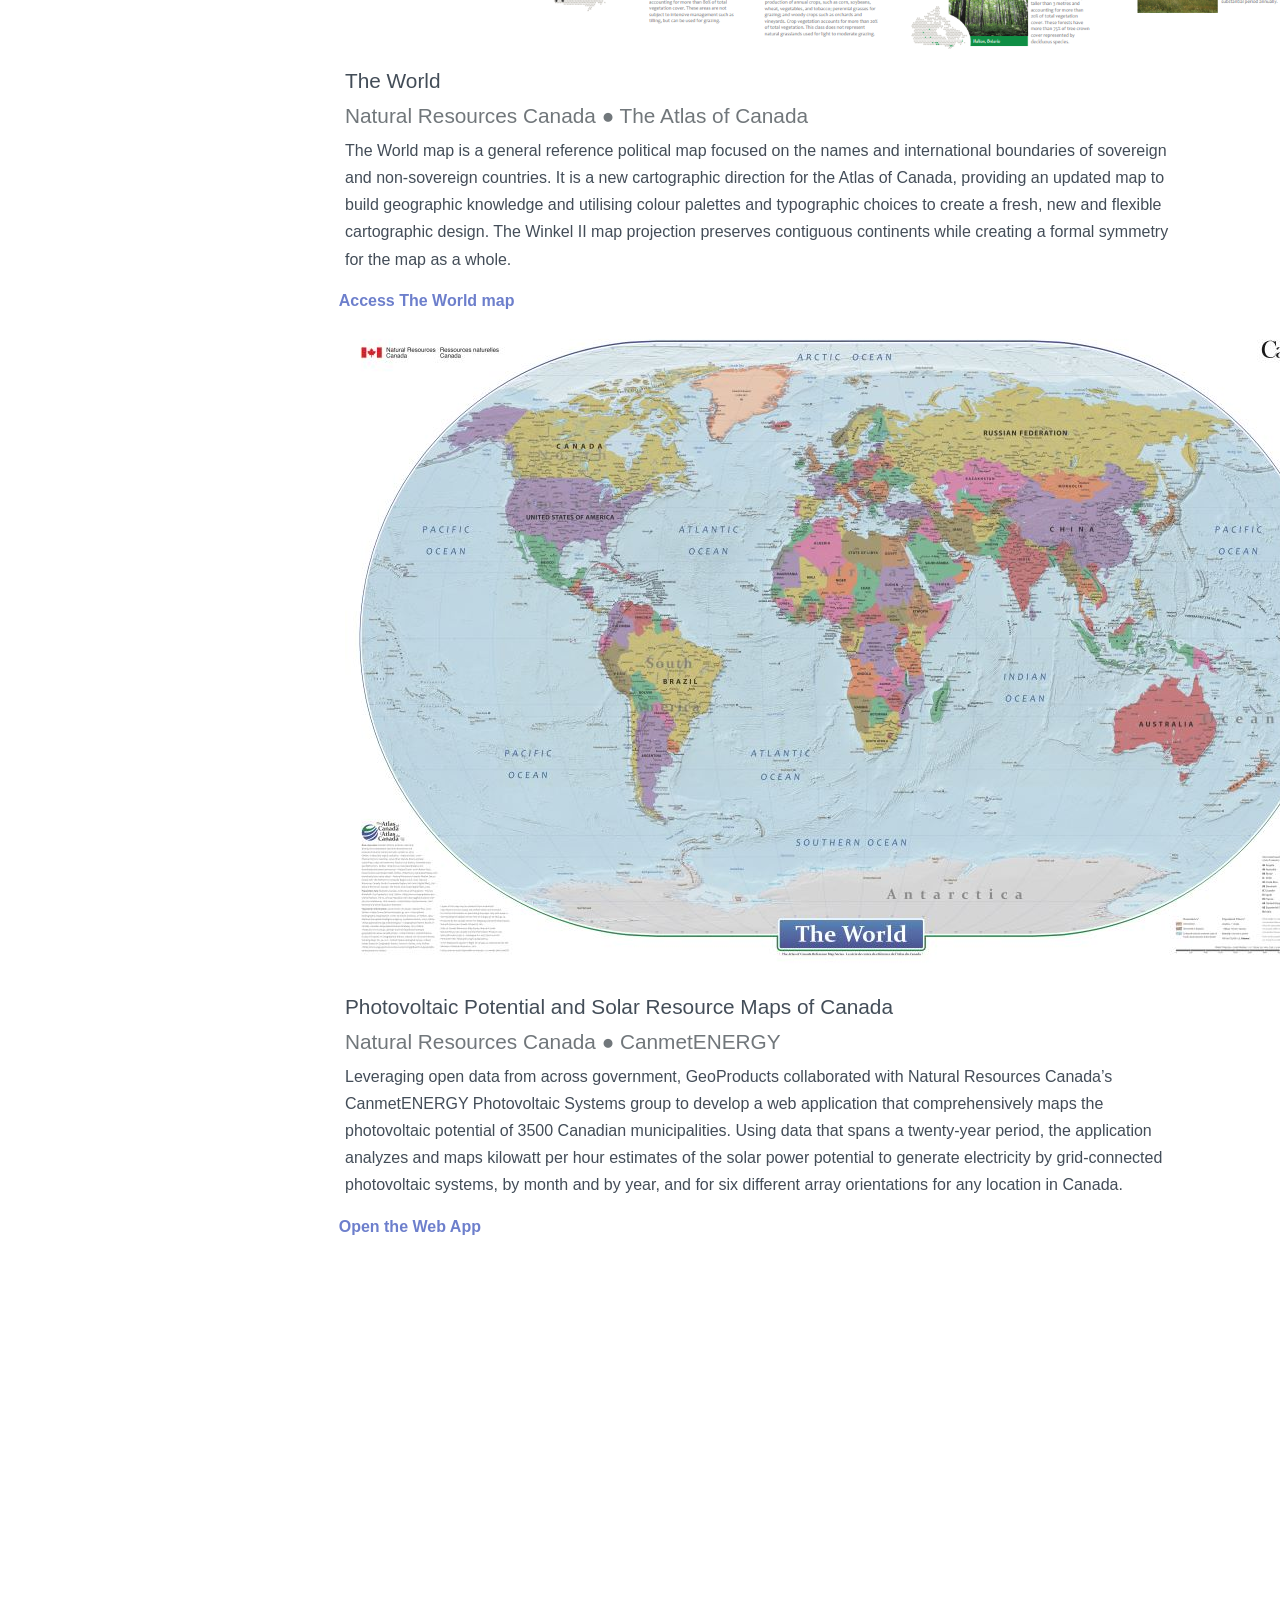
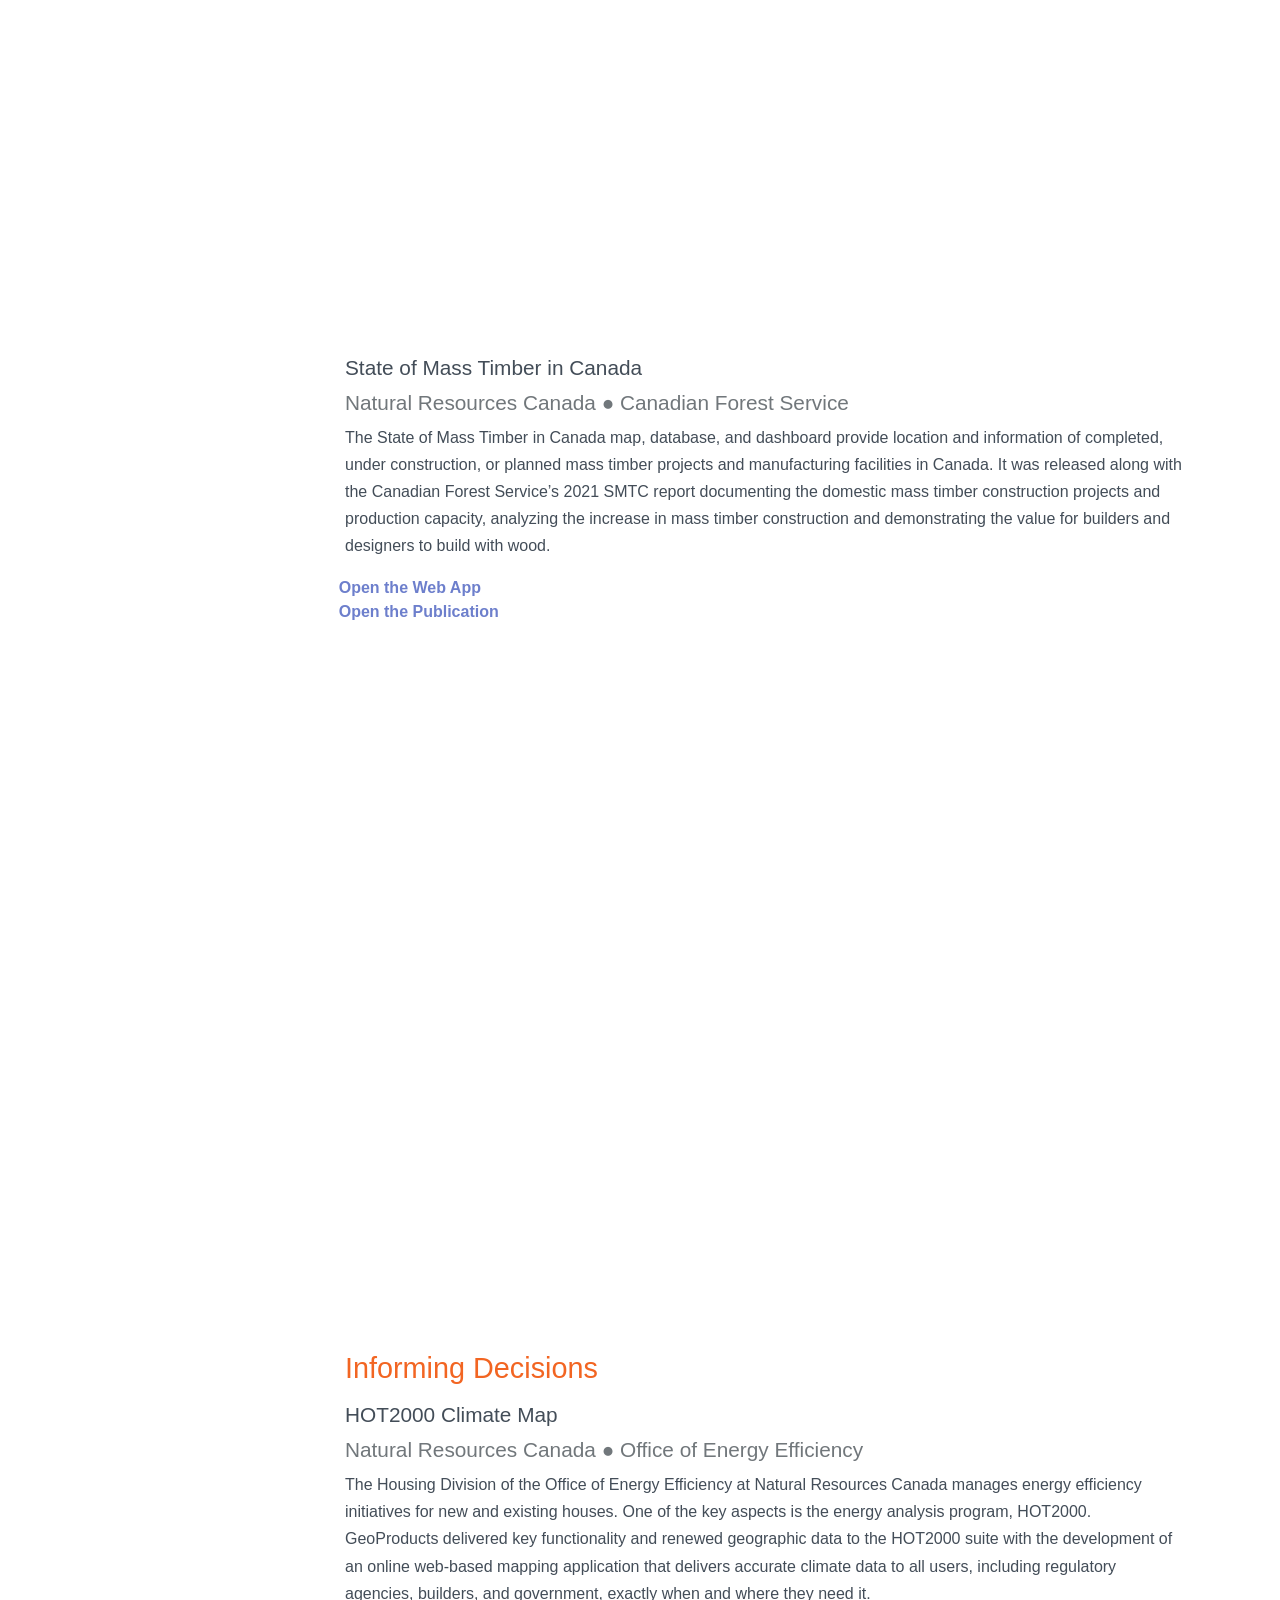
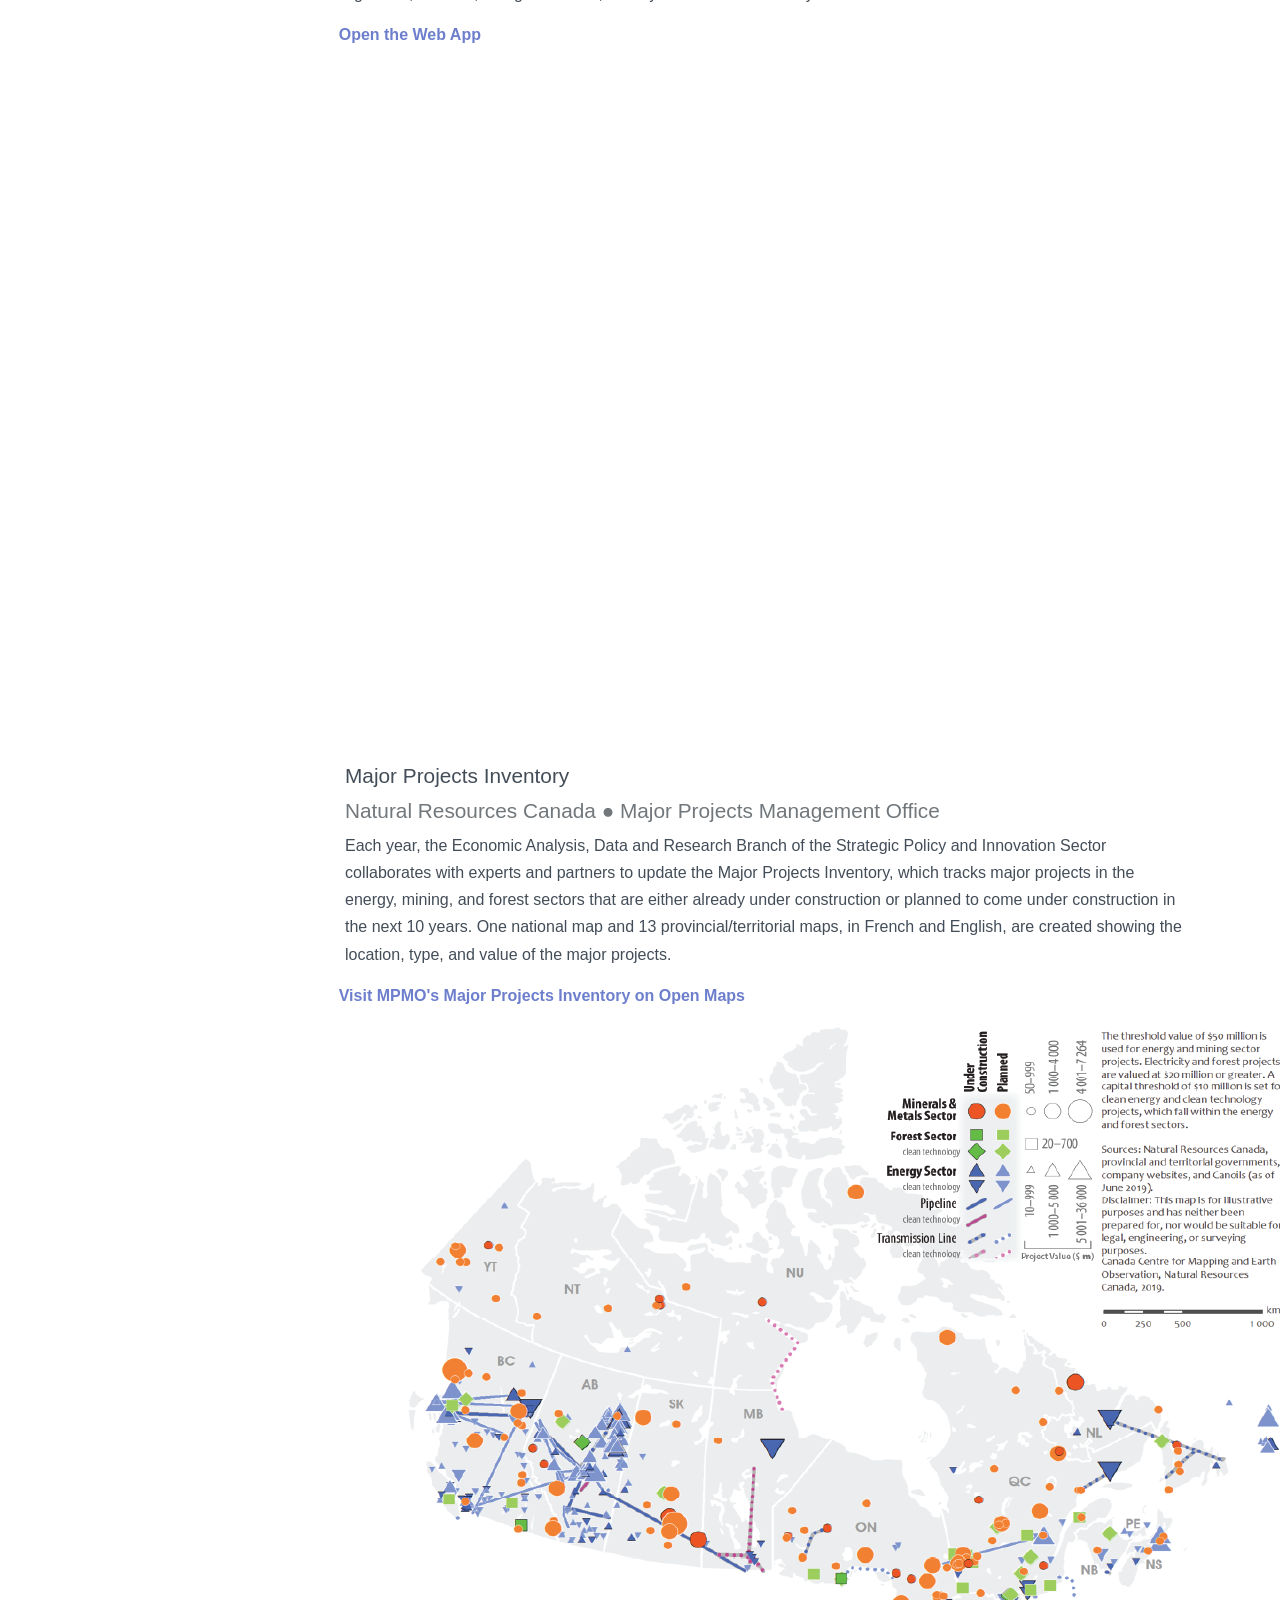
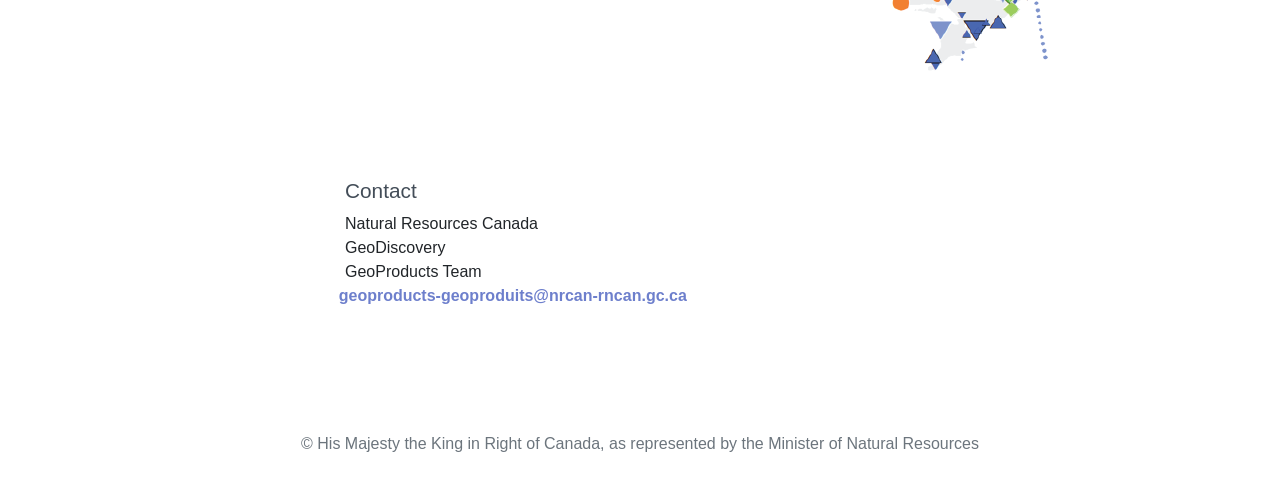
==== commit aac49884: "Update index.html" ====
--- a/index.html
+++ b/index.html
@@ -183,7 +183,8 @@
 				</div>
 				<p id="">The State of Mass Timber in Canada map, database, and dashboard provide location and information of completed, under construction, or planned mass timber projects and manufacturing facilities in Canada. It was released along with the Canadian Forest Service’s 2021 SMTC report documenting the domestic mass timber construction projects and production capacity, analyzing the increase in mass timber construction and demonstrating the value for builders and designers to build with wood. </p>
 				<div class="row">
-					<a href = "https://arcgis.com/apps/dashboards/041e338d2a4d4b3a82ff2c238a9f0f93" target="_blank" class="appurl">Open the Web App </a>
+					<a href = "https://arcgis.com/apps/dashboards/041e338d2a4d4b3a82ff2c238a9f0f93" target="_blank" class="appurl">Open the Web App </a></div>
+				<div class="row">
 					<a href = "https://cfs.nrcan.gc.ca/publications?id=40364" target="_blank" class="appurl">Open the Publication </a>
 				</div>
 				<div>
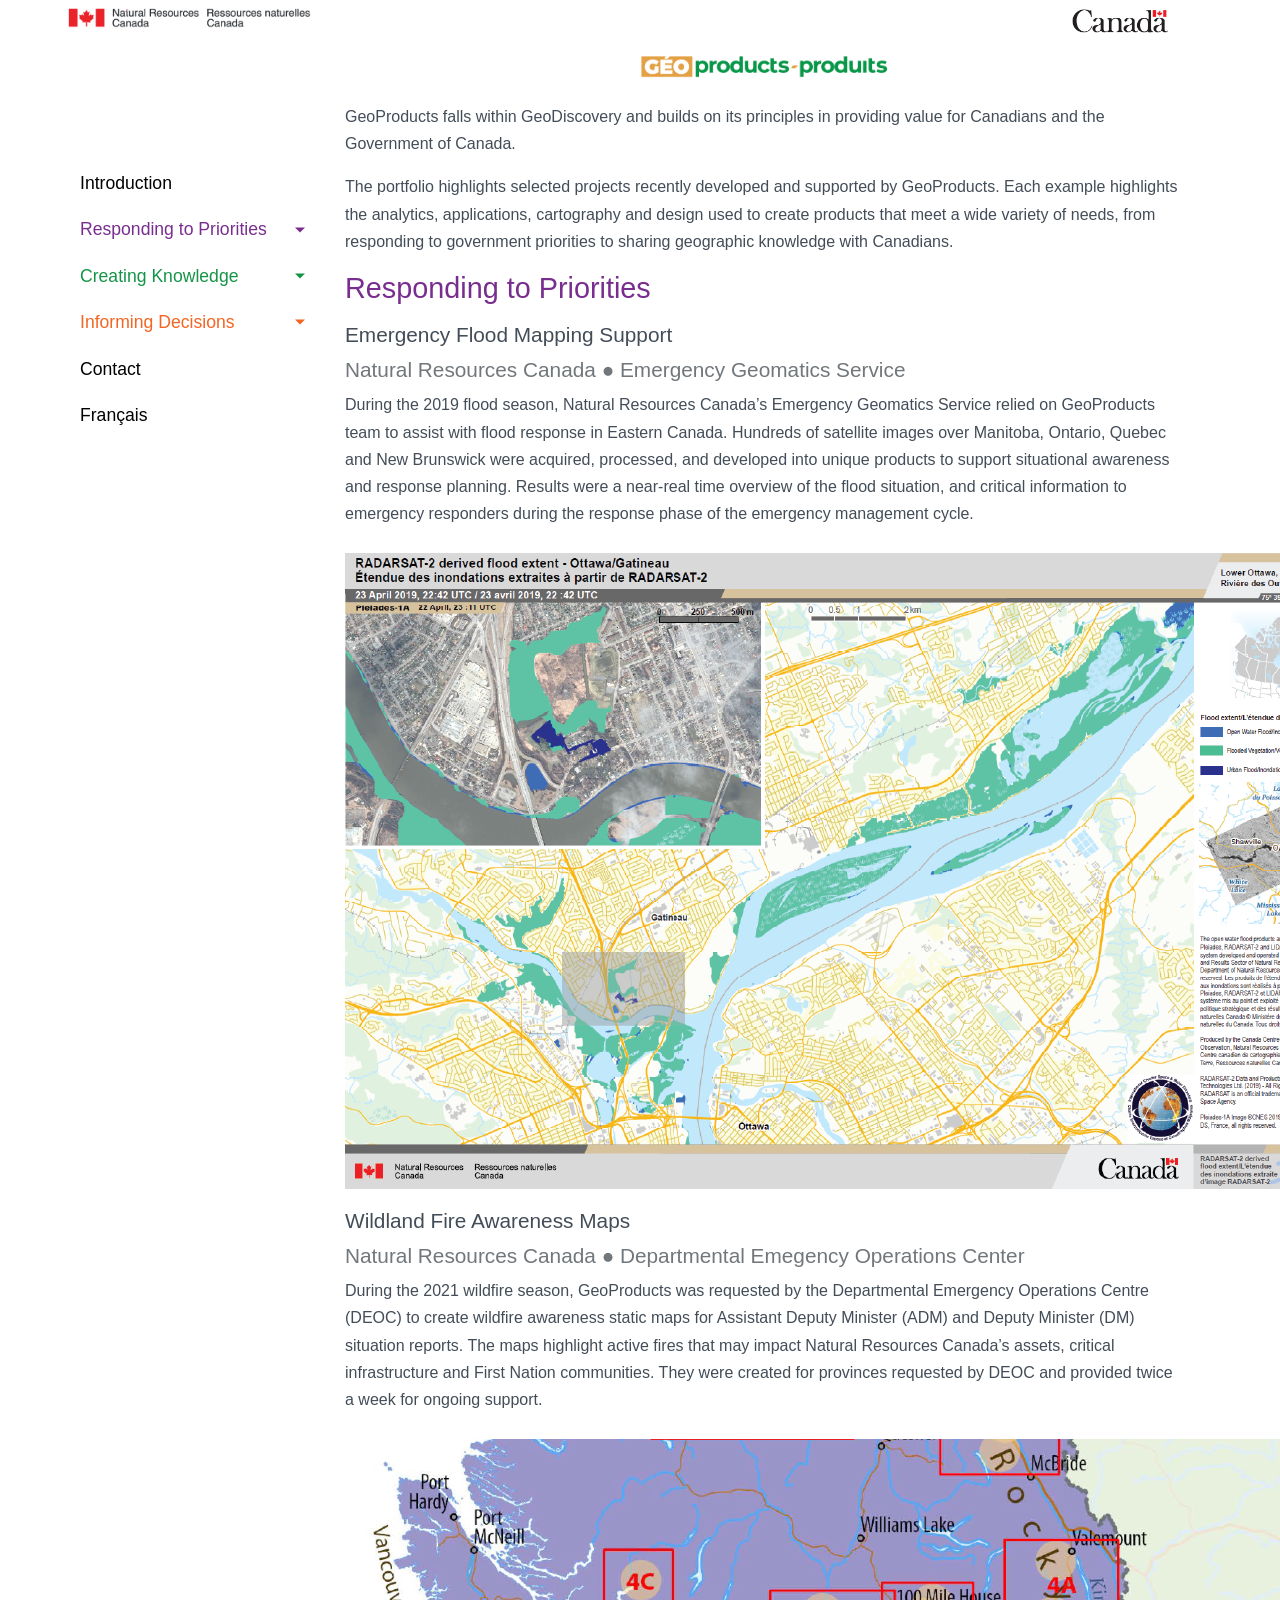
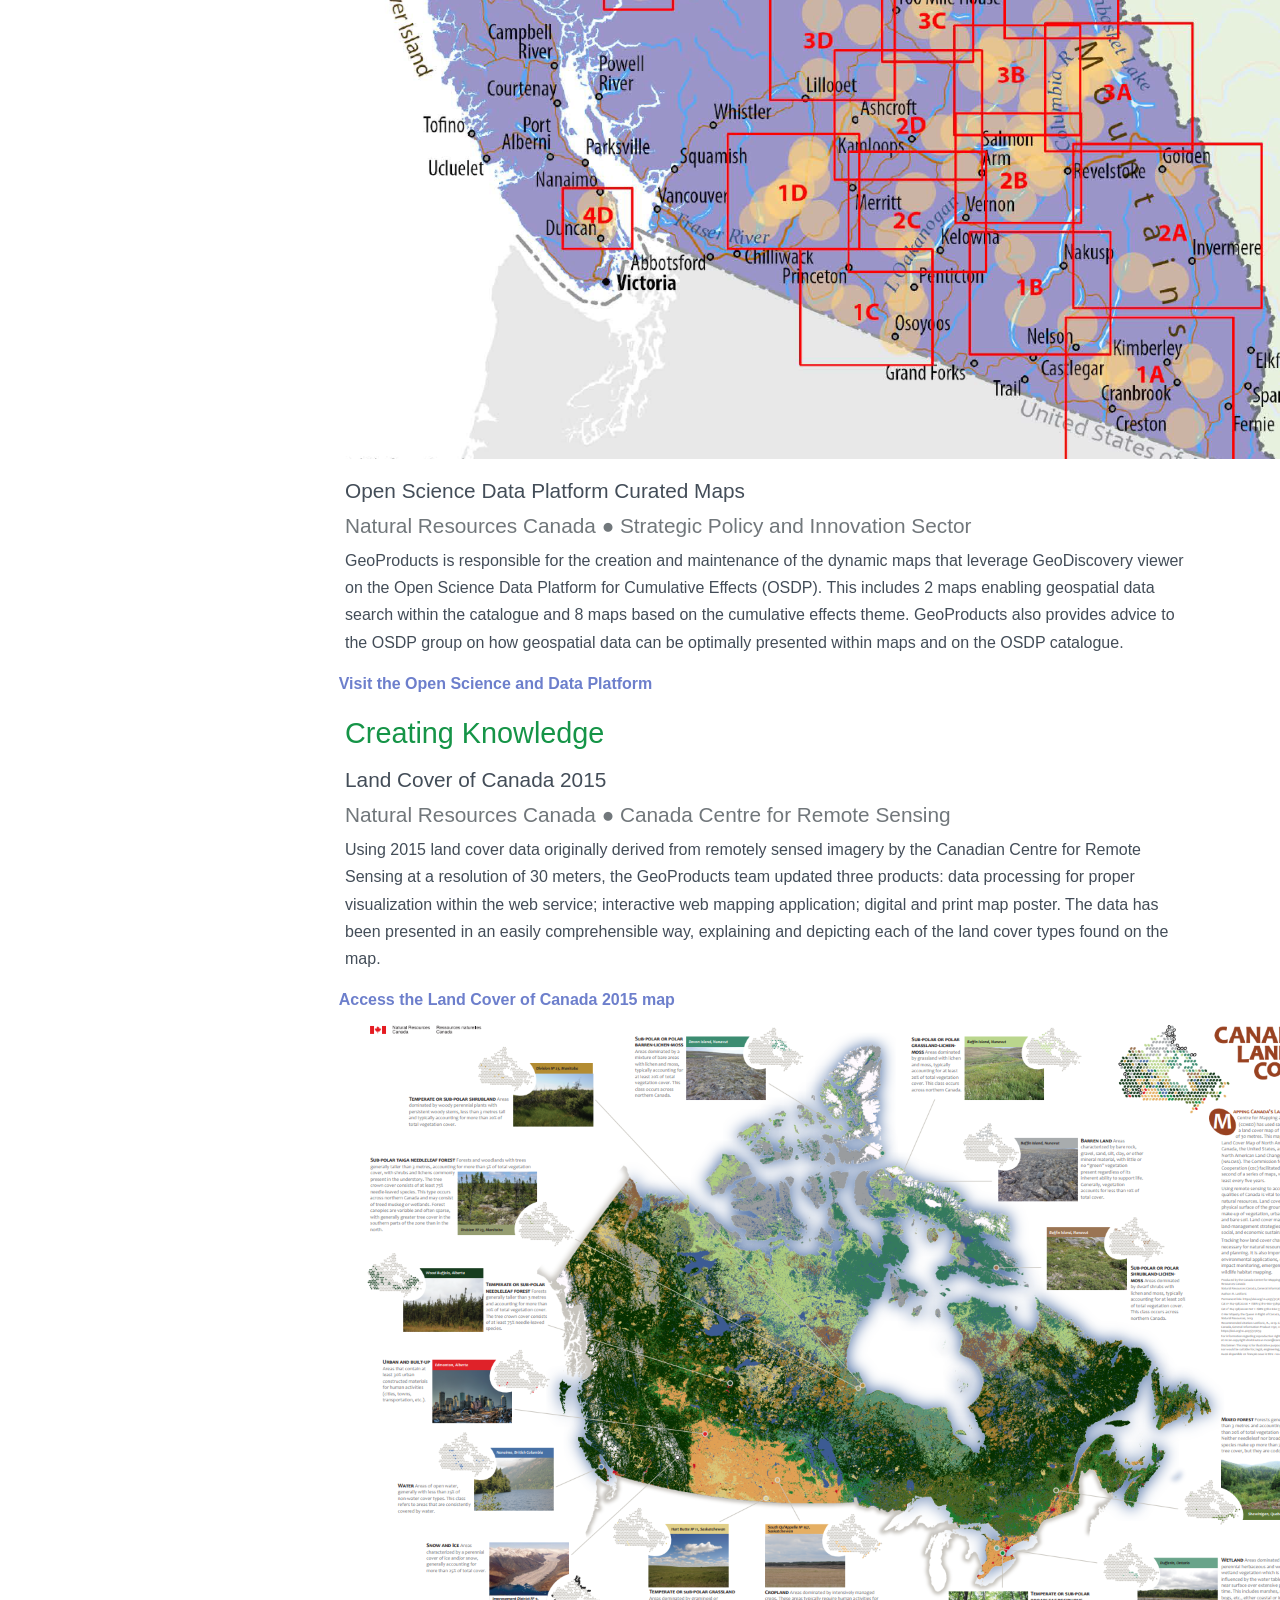
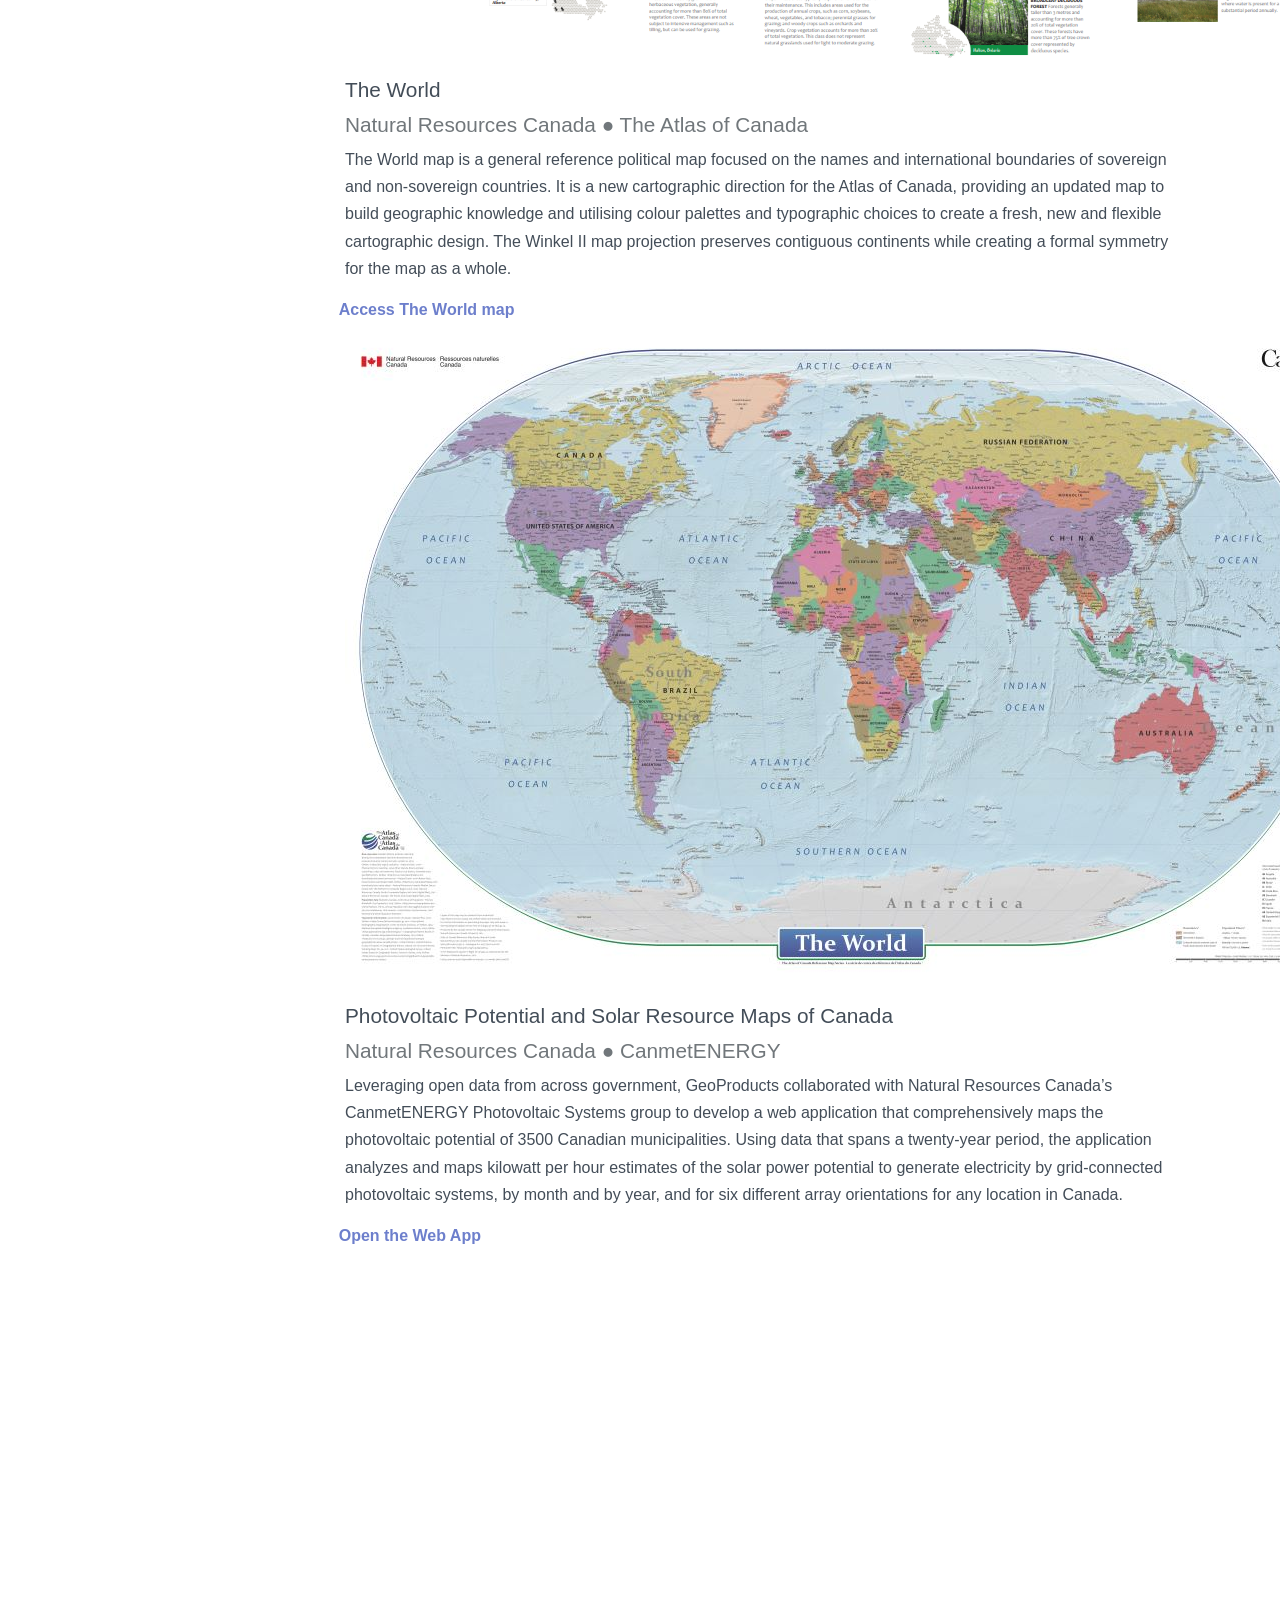
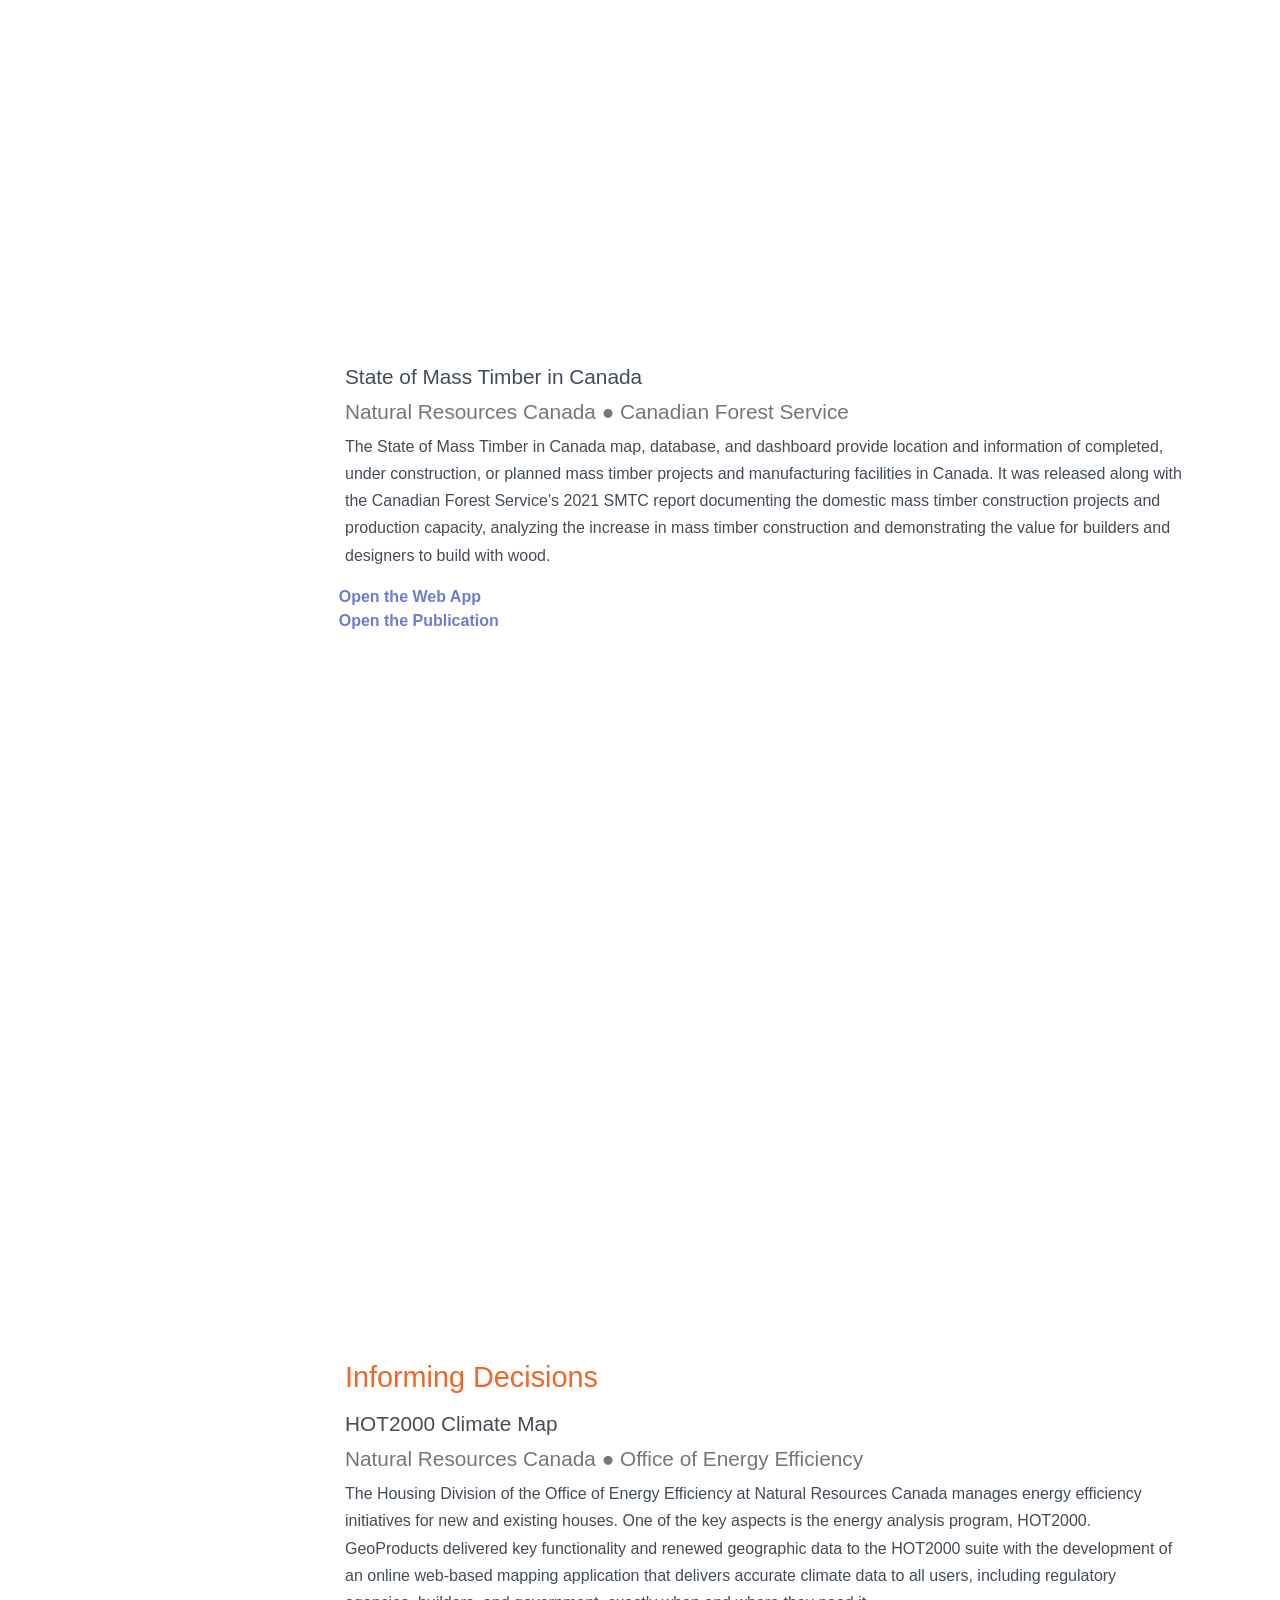
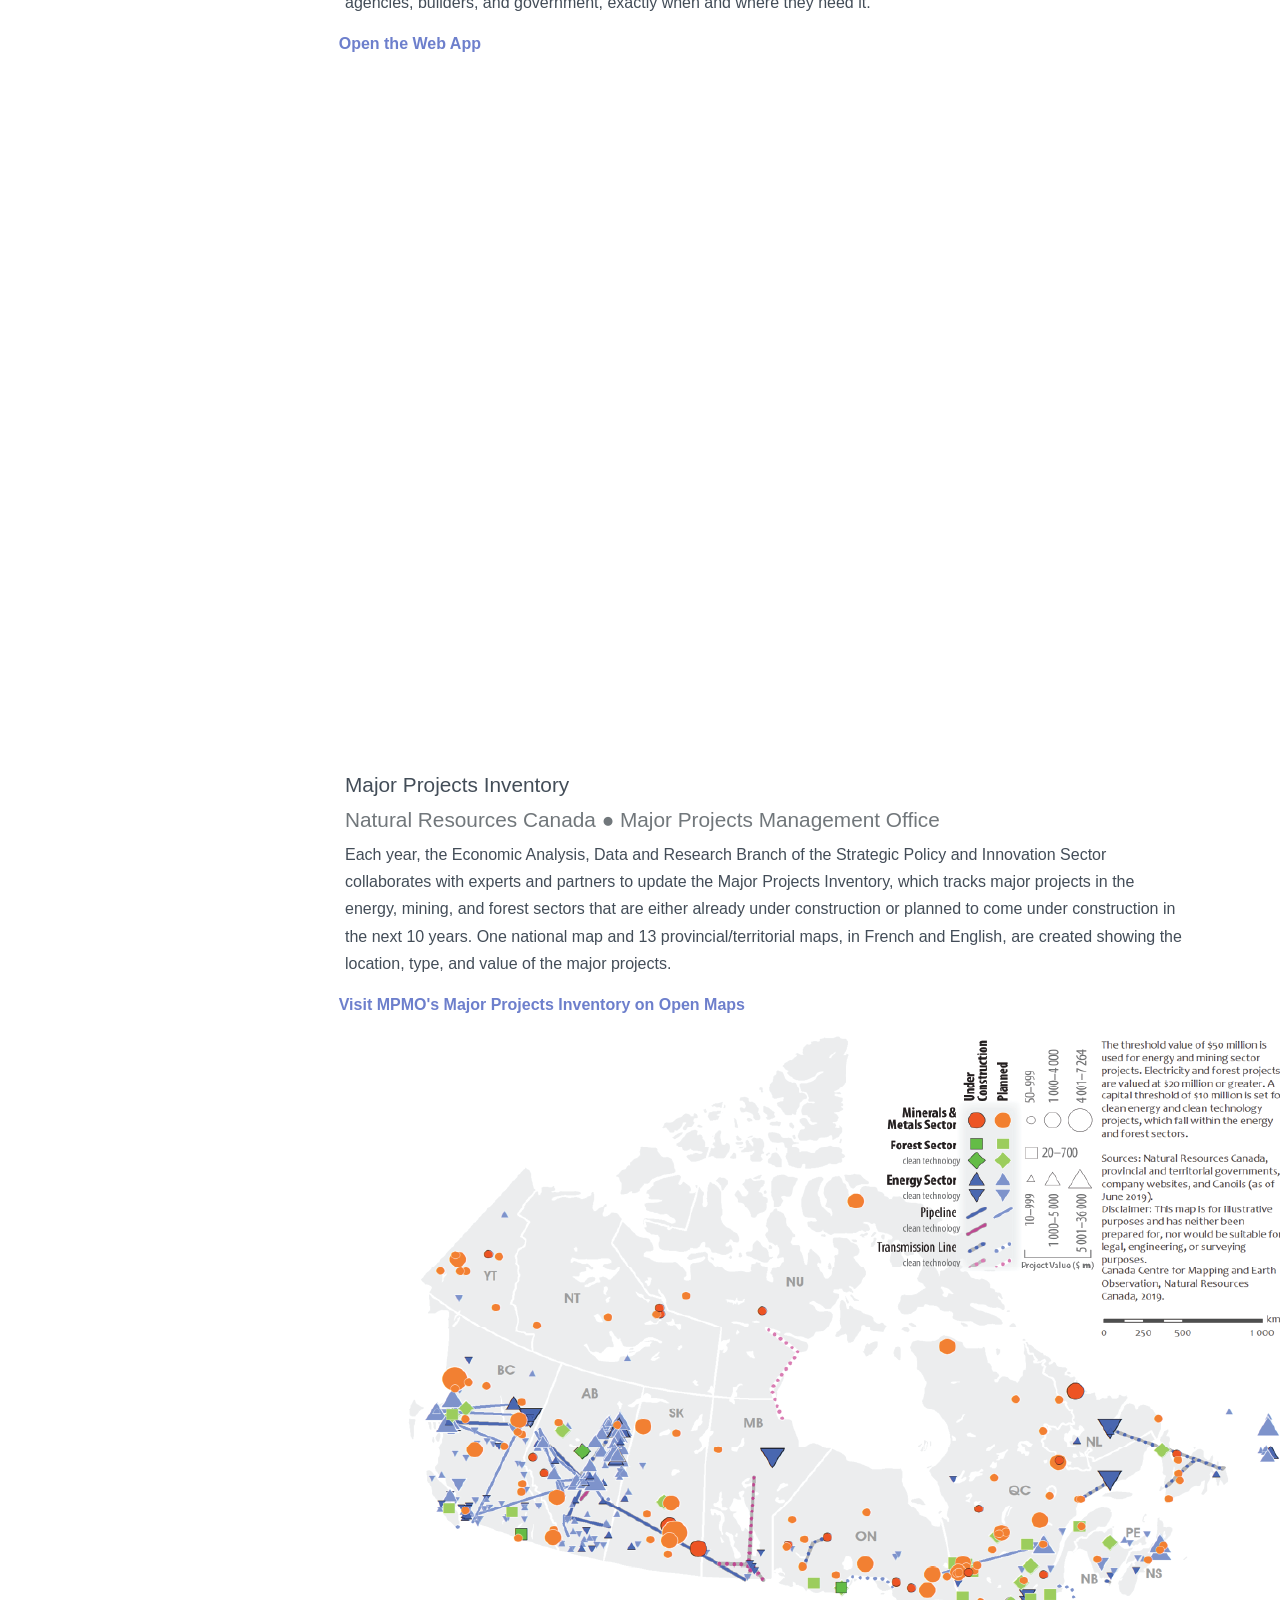
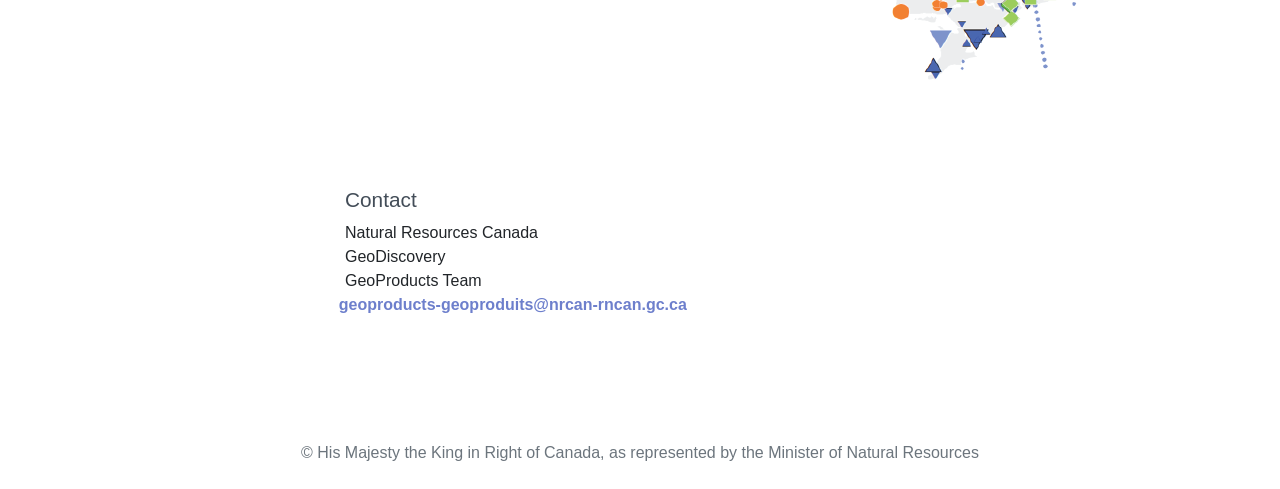
==== commit 9f323a1d: "Update index.html" ====
--- a/index.html
+++ b/index.html
@@ -96,7 +96,7 @@
     <div id="content">
 		<div id="intro" class="container-fluid">
 			<div class="row">
-				<img id="GIlogo2" src="images/GeoProductsLogo.jpg"  width="30%" height="" alt="GeoProducts logo" >
+				<img id="GIlogo2" src="images/Logo_2024.png"  width="30%" height="" alt="GeoProducts logo" >
 		    </div>
 <!--Introduction paragraph -->
 			<div class="row">
@@ -170,10 +170,10 @@
 				</div>
 				<p>Leveraging open data from across government, GeoProducts collaborated with Natural Resources Canada’s CanmetENERGY Photovoltaic Systems group to develop a web application that comprehensively maps the photovoltaic potential of 3500 Canadian municipalities. Using data that spans a twenty-year period, the application analyzes and maps kilowatt per hour estimates of the solar power potential to generate electricity by grid-connected photovoltaic systems, by month and by year, and for six different array orientations for any location in Canada. </p>
 				<div class="row">
-					<a href = "https://arcgis.com/apps/webappviewer/index.html?id=c91106a7d8c446a19dd1909fd93645d3" target="_blank" class="appurl">Open the Web App</a>
+					<a href = "https://nrcan-rncan.maps.arcgis.com/apps/webappviewer/index.html?id=0de6c7c412ca4f6cbd399efedafa4af4" target="_blank" class="appurl">Open the Web App</a>
 				</div>
 				<div>
-					<iframe class="myframe" id="ppsrIframe" src="about:blank" data-src="https://arcgis.com/apps/webappviewer/index.html?id=c91106a7d8c446a19dd1909fd93645d3" width="1100" height="700" scrolling = "no" frameborder="0" marginheight="0" marginwidth="0"></iframe>
+					<iframe class="myframe" id="ppsrIframe" src="about:blank" data-src="https://nrcan-rncan.maps.arcgis.com/apps/webappviewer/index.html?id=0de6c7c412ca4f6cbd399efedafa4af4" width="1100" height="700" scrolling = "no" frameborder="0" marginheight="0" marginwidth="0"></iframe>
 				</div>
 			</div>
 			<div class="container-fluid">
@@ -204,10 +204,10 @@
 				</div>
 				<p>The Housing Division of the Office of Energy Efficiency at Natural Resources Canada manages energy efficiency initiatives for new and existing houses. One of the key aspects is the energy analysis program, HOT2000. GeoProducts delivered key functionality and renewed geographic data to the HOT2000 suite with the development of an online web-based mapping application that delivers accurate climate data to all users, including regulatory agencies, builders, and government, exactly when and where they need it.</p>
 				<div class="row">
-					<a href = "https://arcgis.com/apps/webappviewer/index.html?id=1f4a2a144bc1406f9deca7713986ced2" target="_blank" class="appurl">Open the Web App</a>
+					<a href = "https://nrcan-rncan.maps.arcgis.com/apps/webappviewer/index.html?id=1b218b42e6cd4c1e866003fce58e7256" target="_blank" class="appurl">Open the Web App</a>
 				</div>
 				<div>
-					<iframe class="myframe" id="hot2000Iframe" src="about:blank" data-src="https://arcgis.com/apps/webappviewer/index.html?id=1f4a2a144bc1406f9deca7713986ced2" width="1100" height="700" frameborder="0" scrolling="no" marginheight="0" marginwidth="0"></iframe>
+					<iframe class="myframe" id="hot2000Iframe" src="about:blank" data-src="https://nrcan-rncan.maps.arcgis.com/apps/webappviewer/index.html?id=1b218b42e6cd4c1e866003fce58e7256" width="1100" height="700" frameborder="0" scrolling="no" marginheight="0" marginwidth="0"></iframe>
 
 				</div>
 			</div>
